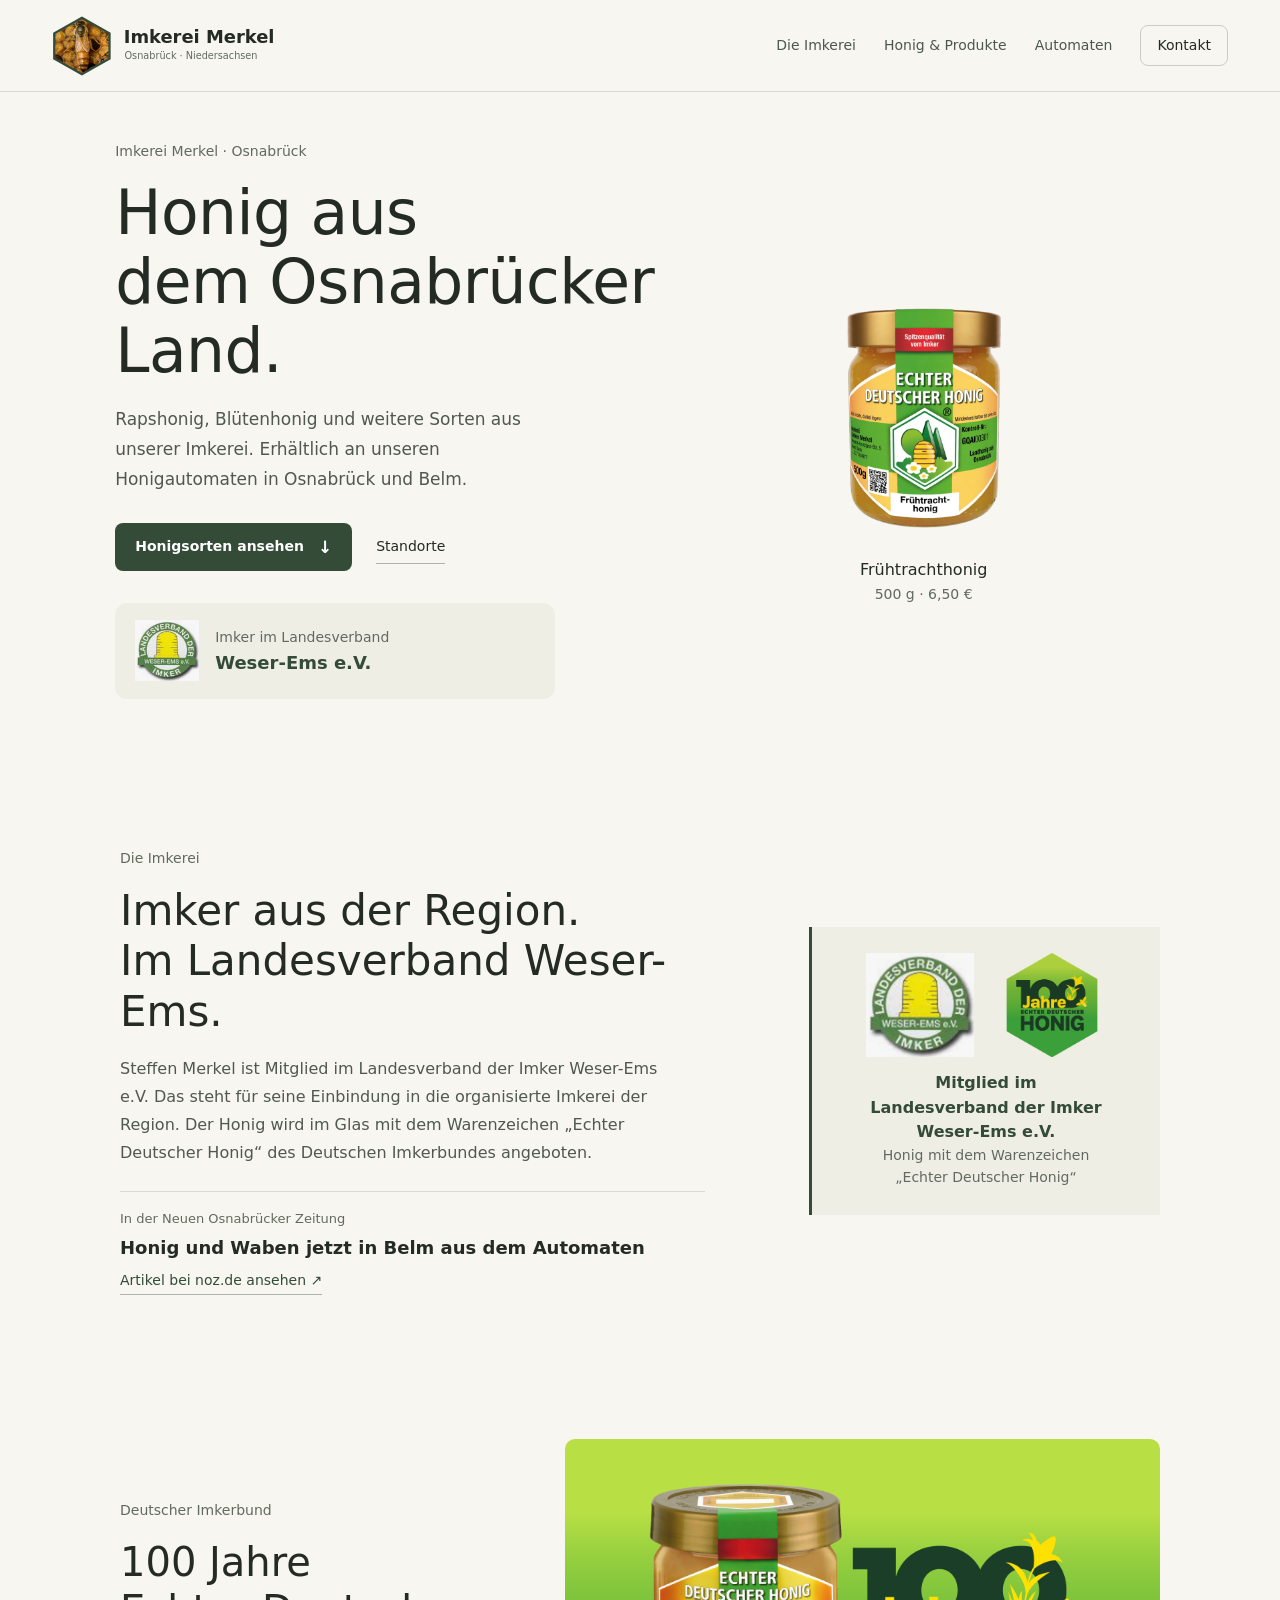
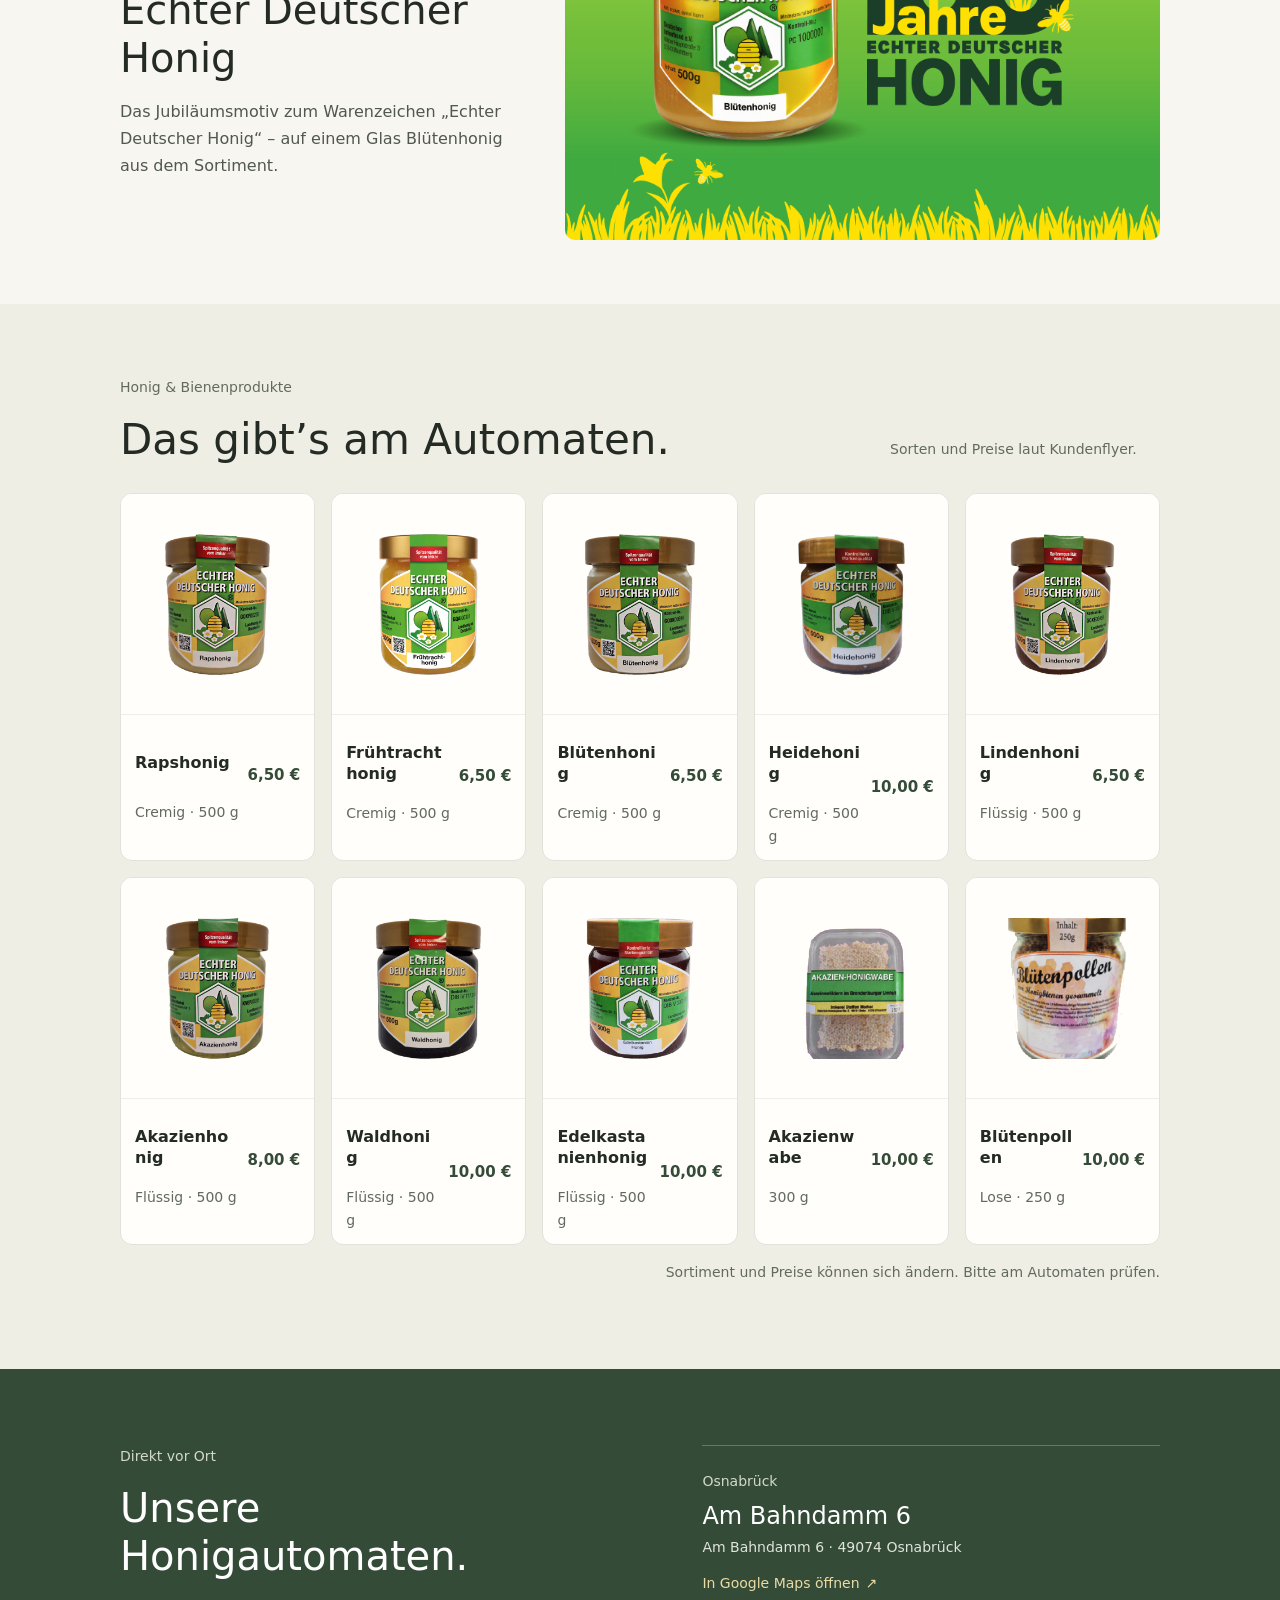
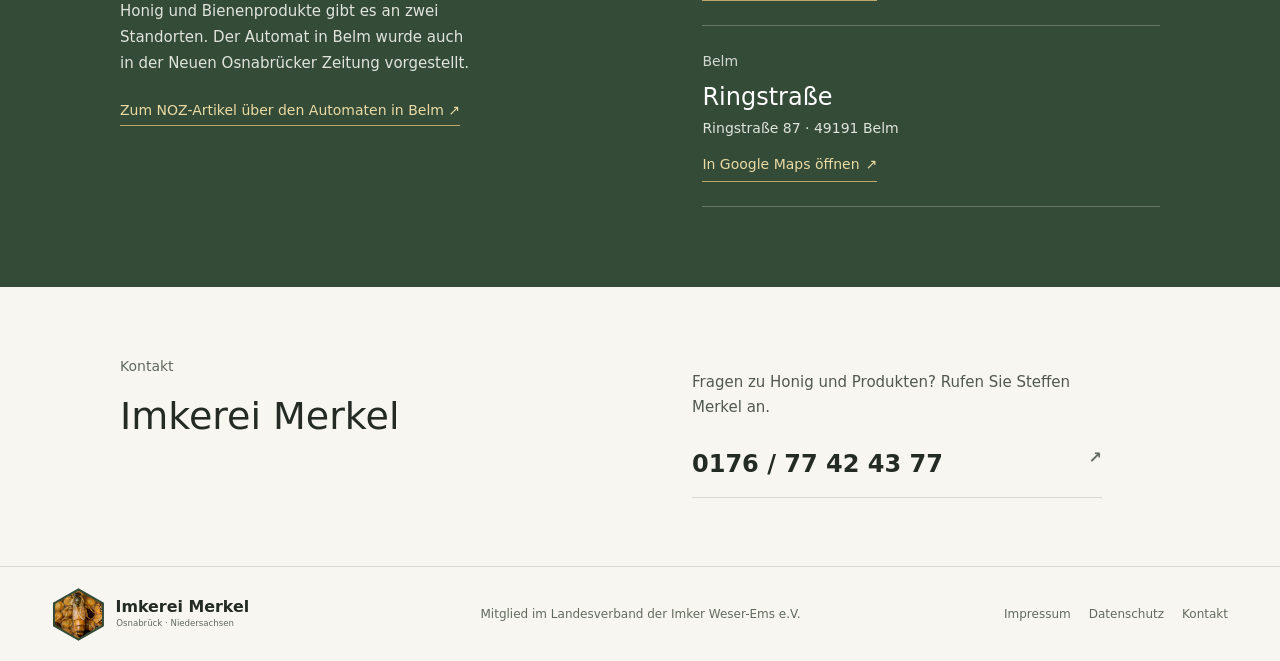
==== index.html @ 137fad35 "Website aktualisieren und Produktbilder korrigieren" ====
<!doctype html>
<html lang="de">
<head>
  <meta charset="utf-8">
  <meta name="viewport" content="width=device-width, initial-scale=1">
  <meta name="theme-color" content="#f7f6f0">
  <meta name="description" content="Honig aus der Imkerei Merkel in Osnabrück. Mitglied im Landesverband der Imker Weser-Ems e.V. Honigautomaten in Osnabrück und Belm.">
  <title>Imkerei Merkel – Honig aus Osnabrück</title>
  <link rel="stylesheet" href="styles.css">
</head>
<body>
  <header class="site-header">
    <a class="brand" href="#start" aria-label="Imkerei Merkel – Startseite"><img class="brand-logo" src="assets/imkerei-merkel-logo.svg" alt="Imkerei Merkel · Osnabrück · Niedersachsen"></a>
    <button class="menu-toggle" aria-label="Menü öffnen" aria-expanded="false">☰</button>
    <nav class="nav-links" aria-label="Hauptnavigation">
      <a href="#imkerei">Die Imkerei</a><a href="#honig">Honig &amp; Produkte</a><a href="#automaten">Automaten</a><a class="nav-cta" href="#kontakt">Kontakt</a>
    </nav>
  </header>

  <main>
    <section class="hero" id="start">
      <div class="hero-copy">
        <p class="eyebrow">Imkerei Merkel · Osnabrück</p>
        <h1>Honig aus<br>dem Osnabrücker Land.</h1>
        <p class="hero-intro">Rapshonig, Blütenhonig und weitere Sorten aus unserer Imkerei. Erhältlich an unseren Honigautomaten in Osnabrück und Belm.</p>
        <div class="hero-actions"><a class="button button-dark" href="#honig">Honigsorten ansehen <span>↓</span></a><a class="text-link" href="#automaten">Standorte</a></div>
        <div class="membership"><img src="assets/image.png" alt="Logo des Landesverbands der Imker Weser-Ems e.V."><div><span>Imker im Landesverband</span><strong>Weser-Ems e.V.</strong></div></div>
      </div>
      <div class="hero-art"><img src="assets/Fruhtracht_honig_freigestellt.png" alt="Frühtrachthonig der Imkerei Merkel"><p>Frühtrachthonig<br><span>500 g · 6,50 €</span></p></div>
    </section>

    <section class="about section-pad" id="imkerei">
      <div class="about-copy"><p class="eyebrow">Die Imkerei</p><h2>Imker aus der Region.<br>Im Landesverband Weser-Ems.</h2><p>Steffen Merkel ist Mitglied im Landesverband der Imker Weser-Ems e.V. Das steht für seine Einbindung in die organisierte Imkerei der Region. Der Honig wird im Glas mit dem Warenzeichen „Echter Deutscher Honig“ des Deutschen Imkerbundes angeboten.</p><a class="article-link" href="https://www.noz.de/lokales/belm/artikel/honig-und-waben-jetzt-in-belm-aus-dem-automaten-50925874" target="_blank" rel="noopener noreferrer"><span class="article-kicker">In der Neuen Osnabrücker Zeitung</span><strong>Honig und Waben jetzt in Belm aus dem Automaten</strong><span class="article-open">Artikel bei noz.de ansehen ↗</span></a></div>
      <div class="association"><img class="association-logo" src="assets/image.png" alt="Landesverband der Imker Weser-Ems e.V."><span class="association-line"></span><img class="dib-logo" src="assets/100-jahre-wabe.png" alt="100 Jahre Echter Deutscher Honig – Deutscher Imkerbund"><p><strong>Mitglied im Landesverband der Imker Weser-Ems e.V.</strong><br>Honig mit dem Warenzeichen „Echter Deutscher Honig“</p></div>
    </section>

    <section class="anniversary section-pad" aria-labelledby="anniversary-title">
      <div class="anniversary-copy"><p class="eyebrow">Deutscher Imkerbund</p><h2 id="anniversary-title">100 Jahre<br>Echter Deutscher Honig</h2><p>Das Jubiläumsmotiv zum Warenzeichen „Echter Deutscher Honig“ – auf einem Glas Blütenhonig aus dem Sortiment.</p></div>
      <img class="anniversary-image" src="assets/keyvisual-100-jahre.png" alt="Jubiläumsmotiv: 100 Jahre Echter Deutscher Honig, mit Glas Blütenhonig">
    </section>

    <section class="products section-pad" id="honig">
      <div class="section-heading"><div><p class="eyebrow">Honig &amp; Bienenprodukte</p><h2>Das gibt’s am Automaten.</h2></div><p>Sorten und Preise laut Kundenflyer.</p></div>
      <div class="product-grid">
        <article class="product-card"><div class="product-image"><img src="assets/products/Raps.png" alt="Rapshonig im Glas"></div><div class="product-info"><div><h3>Rapshonig</h3><p>Cremig · 500 g</p></div><strong>6,50 €</strong></div></article>
        <article class="product-card"><div class="product-image"><img src="assets/products/Fruhtracht_honig_freigestellt.png" alt="Frühtrachthonig im Glas"></div><div class="product-info"><div><h3>Frühtrachthonig</h3><p>Cremig · 500 g</p></div><strong>6,50 €</strong></div></article>
        <article class="product-card"><div class="product-image"><img src="assets/products/blutenhonig-500.png" alt="Blütenhonig im 500-g-Glas"></div><div class="product-info"><div><h3>Blütenhonig</h3><p>Cremig · 500 g</p></div><strong>6,50 €</strong></div></article>
        <article class="product-card"><div class="product-image"><img src="assets/products/Heidehonig_transparent.png" alt="Heidehonig im Glas"></div><div class="product-info"><div><h3>Heidehonig</h3><p>Cremig · 500 g</p></div><strong>10,00 €</strong></div></article>
        <article class="product-card"><div class="product-image"><img src="assets/products/Linden.png" alt="Lindenhonig im Glas"></div><div class="product-info"><div><h3>Lindenhonig</h3><p>Flüssig · 500 g</p></div><strong>6,50 €</strong></div></article>
        <article class="product-card"><div class="product-image"><img src="assets/products/akazienhonig-500.png" alt="Akazienhonig im 500-g-Glas"></div><div class="product-info"><div><h3>Akazienhonig</h3><p>Flüssig · 500 g</p></div><strong>8,00 €</strong></div></article>
        <article class="product-card"><div class="product-image"><img src="assets/products/waldhonig-500.png" alt="Waldhonig im 500-g-Glas"></div><div class="product-info"><div><h3>Waldhonig</h3><p>Flüssig · 500 g</p></div><strong>10,00 €</strong></div></article>
        <article class="product-card"><div class="product-image"><img src="assets/products/edelkastanien_honig_freigestellt.png" alt="Edelkastanienhonig im Glas"></div><div class="product-info"><div><h3>Edelkastanienhonig</h3><p>Flüssig · 500 g</p></div><strong>10,00 €</strong></div></article>
        <article class="product-card"><div class="product-image"><img src="assets/products/akazienwabe-300.png" alt="Akazienhonigwabe im Glas"></div><div class="product-info"><div><h3>Akazienwabe</h3><p>300 g</p></div><strong>10,00 €</strong></div></article>
        <article class="product-card"><div class="product-image"><img src="assets/products/blutenpollen.png" alt="Glas Blütenpollen"></div><div class="product-info"><div><h3>Blütenpollen</h3><p>Lose · 250 g</p></div><strong>10,00 €</strong></div></article>
      </div>
      <p class="price-note">Sortiment und Preise können sich ändern. Bitte am Automaten prüfen.</p>
    </section>

    <section class="vending section-pad" id="automaten">
      <div class="vending-copy"><p class="eyebrow">Direkt vor Ort</p><h2>Unsere<br>Honigautomaten.</h2><p>Honig und Bienenprodukte gibt es an zwei Standorten. Der Automat in Belm wurde auch in der Neuen Osnabrücker Zeitung vorgestellt.</p><a class="article-inline" href="https://www.noz.de/lokales/belm/artikel/honig-und-waben-jetzt-in-belm-aus-dem-automaten-50925874" target="_blank" rel="noopener noreferrer">Zum NOZ-Artikel über den Automaten in Belm ↗</a></div>
      <div class="location-list">
        <article class="location"><div><p class="eyebrow">Osnabrück</p><h3>Am Bahndamm 6</h3><p>Am Bahndamm 6 · 49074 Osnabrück</p><a class="location-map" href="https://maps.app.goo.gl/RPTXcSsrQWbT5MEC6" target="_blank" rel="noopener noreferrer">In Google Maps öffnen <span aria-hidden="true">↗</span></a></div></article>
        <article class="location"><div><p class="eyebrow">Belm</p><h3>Ringstraße</h3><p>Ringstraße 87 · 49191 Belm</p><a class="location-map" href="https://maps.app.goo.gl/iaAAtFoBUChAV3hi8" target="_blank" rel="noopener noreferrer">In Google Maps öffnen <span aria-hidden="true">↗</span></a></div></article>
      </div>
    </section>

    <section class="contact section-pad" id="kontakt"><div><p class="eyebrow">Kontakt</p><h2>Imkerei Merkel</h2></div><div><p>Fragen zu Honig und Produkten? Rufen Sie Steffen Merkel an.</p><a class="contact-phone" href="tel:+4917677424377">0176 / 77 42 43 77 <span>↗</span></a></div></section>
  </main>
  <footer><a class="brand footer-brand" href="#start" aria-label="Imkerei Merkel – Startseite"><img class="brand-logo" src="assets/imkerei-merkel-logo.svg" alt=""></a><span>Mitglied im Landesverband der Imker Weser-Ems e.V.</span><nav class="legal-links" aria-label="Rechtliche Informationen"><a href="impressum.html">Impressum</a><a href="datenschutz.html">Datenschutz</a><a href="#kontakt">Kontakt</a></nav></footer>
  <script src="script.js"></script>
</body>
</html>
---- styles.css ----
:root {
  --ink: #242a24;
  --green: #344b38;
  --green-hover: #2d4232;
  --honey: #c5a347;
  --paper: #f7f6f0;
  --surface: #fffefa;
  --surface-muted: #efeee5;
  --muted: #626a5f;
  --line: #d8dad2;
  --font: system-ui, -apple-system, "Segoe UI", Arial, sans-serif;
  --radius-control: 8px;
  --radius-card: 12px;
  --content-width: 1280px;
}

* { box-sizing: border-box; }
html { scroll-behavior: smooth; }
body {
  margin: 0;
  color: var(--ink);
  background: var(--paper);
  font: 17px/1.65 var(--font);
}
a { color: inherit; text-decoration: none; }
a:focus-visible, button:focus-visible {
  outline: 2px solid var(--green);
  outline-offset: 3px;
  border-radius: var(--radius-control);
}

.site-header {
  height: 92px;
  max-width: var(--content-width);
  margin: 0 auto;
  padding: 0 52px;
  display: flex;
  align-items: center;
  justify-content: space-between;
  border-bottom: 1px solid var(--line);
}
.brand { display: block; width: 255px; height: 60px; flex: 0 0 auto; }
.brand-logo { display: block; width: 100%; height: 100%; object-fit: contain; object-position: left center; }
.brand-mark { width: 48px; height: 48px; flex: 0 0 auto; }
.brand-mark img {
  display: block;
  width: 100%;
  height: 100%;
  object-fit: contain;
  mix-blend-mode: multiply;
}
.brand strong, .brand small { display: block; }
.brand strong { font-size: 20px; font-weight: 600; line-height: 1.2; }
.brand small { margin-top: 4px; color: var(--muted); font-size: 12px; }
.nav-links { display: flex; align-items: center; gap: 28px; font-size: 14px; }
.nav-links a:not(.nav-cta) { color: #4d574d; }
.nav-links a:not(.nav-cta):hover { color: var(--green); text-decoration: underline; text-underline-offset: 4px; }
.nav-cta {
  padding: 8px 16px;
  border: 1px solid #c9cec3;
  border-radius: var(--radius-control);
}
.nav-cta:hover { background: #eeeee7; }
.menu-toggle {
  display: none;
  padding: 6px;
  border: 0;
  background: transparent;
  color: var(--green);
  font-size: 24px;
}

.hero {
  position: relative;
  display: grid;
  grid-template-columns: 1fr .85fr;
  align-items: center;
  min-height: 550px;
  max-width: var(--content-width);
  margin: 0 auto;
  padding: 48px 9%;
}
.hero-copy { z-index: 1; padding-bottom: 20px; }
.eyebrow { margin: 0 0 16px; color: var(--muted); font-size: 14px; font-weight: 500; }
.hero h1 {
  margin: 0 0 20px;
  font-size: clamp(44px, 4.8vw, 62px);
  font-weight: 500;
  line-height: 1.12;
  letter-spacing: -.5px;
}
.hero-intro { max-width: 425px; color: #50584f; font-size: 17px; line-height: 1.75; }
.hero-actions { display: flex; align-items: center; gap: 24px; margin-top: 28px; }
.button {
  min-height: 48px;
  padding: 0 20px;
  display: inline-flex;
  align-items: center;
  gap: 14px;
  border-radius: var(--radius-control);
  font-size: 14px;
  font-weight: 600;
  transition: background-color .16s ease;
}
.button-dark { color: #fff; background: var(--green); }
.button-dark:hover { background: var(--green-hover); }
.button-dark span { font-size: 17px; }
.text-link { padding: 5px 0; border-bottom: 1px solid #aeb4a7; font-size: 14px; }
.text-link:hover { color: var(--green); border-color: var(--green); }
.membership {
  display: flex;
  align-items: center;
  gap: 16px;
  max-width: 440px;
  margin-top: 32px;
  padding: 16px 20px;
  border-radius: var(--radius-card);
  background: var(--surface-muted);
  color: var(--muted);
  line-height: 1.6;
}
.membership img { width: 64px; height: 64px; flex: 0 0 auto; object-fit: contain; }
.membership div { display: flex; flex-direction: column; gap: 2px; }
.membership div span { font-size: 14px; }
.membership strong { color: var(--green); font-size: 18px; font-weight: 650; line-height: 1.35; }
.hero-art {
  min-height: 400px;
  display: flex;
  flex-direction: column;
  align-items: center;
  justify-content: center;
}
.hero-art > img { width: 75%; max-width: 280px; height: 305px; object-fit: contain; }
.hero-art > p { margin: 0; text-align: center; font-size: 16px; line-height: 1.5; }
.hero-art > p span { color: var(--muted); font-size: 14px; }

.section-pad {
  padding-right: max(9%, calc((100% - 1040px) / 2));
  padding-left: max(9%, calc((100% - 1040px) / 2));
}
.about {
  display: grid;
  grid-template-columns: 1.25fr .75fr;
  align-items: center;
  gap: 10%;
  padding-top: 80px;
  padding-bottom: 80px;
}
.about h2, .section-heading h2, .vending h2, .contact h2 {
  margin: 0 0 18px;
  font-size: clamp(34px, 3.8vw, 42px);
  font-weight: 500;
  line-height: 1.2;
}
.about-copy > p:not(.eyebrow) { max-width: 540px; color: #50584f; font-size: 16px; line-height: 1.75; }
.article-link {
  display: block;
  margin-top: 24px;
  padding-top: 16px;
  border-top: 1px solid var(--line);
}
.article-kicker { display: block; margin-bottom: 6px; color: var(--muted); font-size: 13px; }
.article-link strong { display: block; font-size: 18px; font-weight: 600; line-height: 1.4; }
.article-open {
  display: inline-block;
  margin-top: 8px;
  padding-bottom: 2px;
  border-bottom: 1px solid #aeb4a7;
  color: var(--green);
  font-size: 14px;
}
.article-open:hover { border-color: var(--green); }
.association {
  display: grid;
  grid-template-columns: 110px 110px;
  grid-template-rows: auto auto;
  align-items: center;
  justify-content: center;
  gap: 14px 22px;
  padding: 26px 20px;
  border-left: 3px solid var(--green);
  background: var(--surface-muted);
  text-align: center;
}
.association-logo, .dib-logo { width: 100%; height: 104px; object-fit: contain; }
.dib-logo { mix-blend-mode: multiply; }
.association-line { display: none; }
.association p { grid-column: 1 / 3; margin: 0; color: var(--muted); font-size: 14px; line-height: 1.55; }
.association p strong { color: var(--green); font-size: 16px; font-weight: 650; }

.anniversary {
  display: grid;
  grid-template-columns: .8fr 1.2fr;
  align-items: center;
  gap: 48px;
  padding-top: 64px;
  padding-bottom: 64px;
  background: var(--paper);
}
.anniversary h2 { margin: 0 0 16px; font-size: clamp(32px, 3.4vw, 40px); font-weight: 500; line-height: 1.2; }
.anniversary-copy > p:last-child { max-width: 430px; margin: 0; color: #50584f; font-size: 16px; line-height: 1.7; }
.anniversary-image { display: block; width: 100%; height: auto; border-radius: 10px; }

.products { padding-top: 72px; padding-bottom: 84px; background: var(--surface-muted); }
.section-heading { display: flex; align-items: end; justify-content: space-between; gap: 24px; margin-bottom: 28px; }
.section-heading h2 { margin: 0; }
.section-heading > p { width: 270px; margin: 0 0 4px; color: var(--muted); font-size: 14px; }
.product-grid { display: grid; grid-template-columns: repeat(5, minmax(0, 1fr)); gap: 16px; }
.product-card {
  min-width: 0;
  display: flex;
  flex-direction: column;
  overflow: hidden;
  border: 1px solid #e1e2dc;
  border-radius: var(--radius-card);
  background: var(--surface);
  transition: background-color .16s ease;
}
.product-card:hover { background: #fff; }
.product-image {
  height: 220px;
  flex: 0 0 220px;
  overflow: hidden;
  display: grid;
  place-items: center;
  padding: 12px;
  background: var(--surface);
}
.product-image img { display: block; width: min(100%, 188px); height: min(100%, 188px); object-fit: contain; object-position: center; }
.product-info {
  min-height: 96px;
  display: grid;
  grid-template-columns: minmax(0, 1fr) max-content;
  grid-template-rows: auto auto;
  align-content: start;
  align-items: center;
  column-gap: 8px;
  row-gap: 2px;
  padding: 12px 14px;
  border-top: 1px solid #edeee9;
}
.product-info > div { display: contents; }
.product-info h3 {
  min-width: 0;
  min-height: 40px;
  grid-column: 1;
  grid-row: 1;
  display: flex;
  align-items: center;
  overflow-wrap: anywhere;
  hyphens: auto;
  font-size: 16px;
  font-weight: 600;
  line-height: 1.28;
}
.product-info p { grid-column: 1; grid-row: 2; align-self: start; margin: 0; color: var(--muted); font-size: 14px; }
.product-info > strong {
  grid-column: 2;
  grid-row: 1 / 3;
  align-self: center;
  white-space: nowrap;
  color: var(--green);
  font-size: 15px;
  font-variant-numeric: tabular-nums;
}
.price-note { margin: 16px 0 0; color: var(--muted); text-align: right; font-size: 14px; }

.vending {
  display: grid;
  grid-template-columns: 1fr 1fr;
  gap: 12%;
  padding-top: 76px;
  padding-bottom: 80px;
  color: #fff;
  background: var(--green);
}
.vending .eyebrow { color: #d3d8cd; }
.vending h2 { font-size: 40px; }
.vending-copy > p:not(.eyebrow) { max-width: 360px; color: #e0e4dc; font-size: 15px; line-height: 1.75; }
.article-inline { display: inline-block; margin-top: 8px; padding-bottom: 2px; border-bottom: 1px solid #bca86c; color: #eadba4; font-size: 14px; }
.article-inline:hover { color: #fff; border-color: #fff; }
.location-list { align-self: center; }
.location { padding: 24px 0; border-bottom: 1px solid #ffffff40; }
.location:first-child { border-top: 1px solid #ffffff40; }
.location .eyebrow { margin-bottom: 4px; color: #d3d8cd; }
.location h3 { margin: 0; font-size: 24px; font-weight: 500; }
.location p:not(.eyebrow) { margin: 0 0 8px; color: #e0e4dc; font-size: 14px; }
.location-map { display: inline-flex; align-items: center; gap: 6px; padding: 5px 0; border-bottom: 1px solid #bca86c; color: #eadba4; font-size: 14px; }
.location-map:hover { border-color: #fff; color: #fff; }

.contact { display: grid; grid-template-columns: 1fr 1fr; gap: 10%; padding-top: 68px; padding-bottom: 68px; }
.contact h2 { font-size: 38px; }
.contact > div:last-child { align-self: center; max-width: 410px; }
.contact > div:last-child > p { color: #50584f; font-size: 15px; }
.contact-phone { display: block; padding: 10px 0 13px; border-bottom: 1px solid var(--line); font-size: 24px; font-weight: 600; }
.contact-phone span { float: right; color: var(--muted); font-size: 16px; }
footer {
  max-width: var(--content-width);
  margin: 0 auto;
  padding: 20px 52px;
  display: flex;
  align-items: center;
  justify-content: space-between;
  border-top: 1px solid var(--line);
}
footer > span, footer > a:last-child, .legal-links { color: var(--muted); font-size: 12px; }
.legal-links { display: flex; flex-wrap: wrap; gap: 18px; }
.legal-links a:hover, .legal-content a:hover, .legal-home:hover { color: var(--green); text-decoration: underline; }
.legal-home { color: var(--muted); font-size: 14px; }
.legal-content { max-width: 820px; margin: 0 auto; padding: 64px 28px 88px; }
.legal-content h1 { margin: 0 0 30px; font-size: clamp(38px, 6vw, 56px); line-height: 1.1; letter-spacing: -.04em; }
.legal-content h2 { margin: 34px 0 10px; font-size: 22px; line-height: 1.3; }
.legal-content p { max-width: 72ch; color: #454d44; }
.legal-content a { text-decoration: underline; text-underline-offset: 3px; }
.legal-content .eyebrow { color: var(--muted); }
.footer-brand { width: 225px; height: 54px; }

@media (max-width: 900px) {
  .site-header { padding: 0 28px; }
  .hero { padding-right: 7%; padding-left: 7%; }
  .section-pad { padding-right: 7%; padding-left: 7%; }
  .product-grid { grid-template-columns: repeat(3, minmax(0, 1fr)); }
}

@media (max-width: 620px) {
  .site-header { height: 76px; padding: 0 20px; }
  .brand { width: 220px; height: 52px; }
  .menu-toggle { display: block; }
  .nav-links {
    position: absolute;
    z-index: 8;
    top: 76px;
    right: 0;
    left: 0;
    display: none;
    flex-direction: column;
    align-items: stretch;
    gap: 12px;
    padding: 16px 22px 22px;
    background: var(--paper);
    box-shadow: 0 8px 16px #20291f14;
    font-size: 16px;
  }
  .nav-links.open { display: flex; }
  .nav-cta { text-align: center; }
  .hero { display: flex; flex-direction: column; align-items: stretch; padding: 40px 22px 48px; }
  .hero h1 { font-size: 42px; }
  .hero-intro { font-size: 16px; }
  .membership { max-width: none; margin-top: 24px; padding: 14px 16px; }
  .membership img { width: 56px; height: 56px; }
  .membership strong { font-size: 16px; }
  .hero-art { min-height: 300px; margin-top: 24px; }
  .hero-art > img { height: 230px; }
  .section-pad { padding-right: 22px; padding-left: 22px; }
  .about { grid-template-columns: 1fr; gap: 24px; padding-top: 56px; padding-bottom: 56px; }
  .anniversary { grid-template-columns: 1fr; gap: 24px; padding-top: 52px; padding-bottom: 52px; }
  .anniversary h2 { font-size: 32px; }
  .about h2, .section-heading h2, .vending h2, .contact h2 { font-size: 34px; }
  .association { grid-template-columns: 80px 96px; gap: 12px 18px; }
  .association-logo, .dib-logo { height: 84px; }
  .association { padding: 20px 14px; }
  .association p strong { font-size: 15px; }
  .products { padding-top: 56px; padding-bottom: 60px; }
  .section-heading { display: block; margin-bottom: 24px; }
  .section-heading h2 { font-size: 32px; }
  .section-heading > p { width: auto; margin-top: 8px; }
  .product-grid { grid-template-columns: repeat(2, minmax(0, 1fr)); gap: 12px; }
  .product-image { height: 184px; flex-basis: 184px; padding: 8px; }
  .product-image img { width: min(100%, 160px); height: min(100%, 160px); }
  .product-info { min-height: 92px; padding: 10px; column-gap: 5px; }
  .product-info h3 { min-height: 36px; font-size: 14px; }
  .product-info p { font-size: 12px; }
  .product-info > strong { font-size: 13px; }
  .price-note { text-align: left; font-size: 13px; }
  .vending { grid-template-columns: 1fr; gap: 28px; padding-top: 56px; padding-bottom: 60px; }
  .vending h2 { font-size: 36px; }
  .location { padding: 20px 0; }
  .location h3 { font-size: 22px; }
  .location p:not(.eyebrow) { font-size: 13px; }
  .contact { grid-template-columns: 1fr; gap: 8px; padding-top: 52px; padding-bottom: 52px; }
  .contact h2 { font-size: 36px; }
  .contact-phone { font-size: 21px; }
  footer { padding: 16px 20px; }
  footer > span { display: none; }
  .legal-content { padding: 42px 22px 60px; }
  .legal-links { gap: 12px; }
}

@media (prefers-reduced-motion: reduce) {
  html { scroll-behavior: auto; }
  *, *::before, *::after { transition-duration: 0.01ms !important; }
}
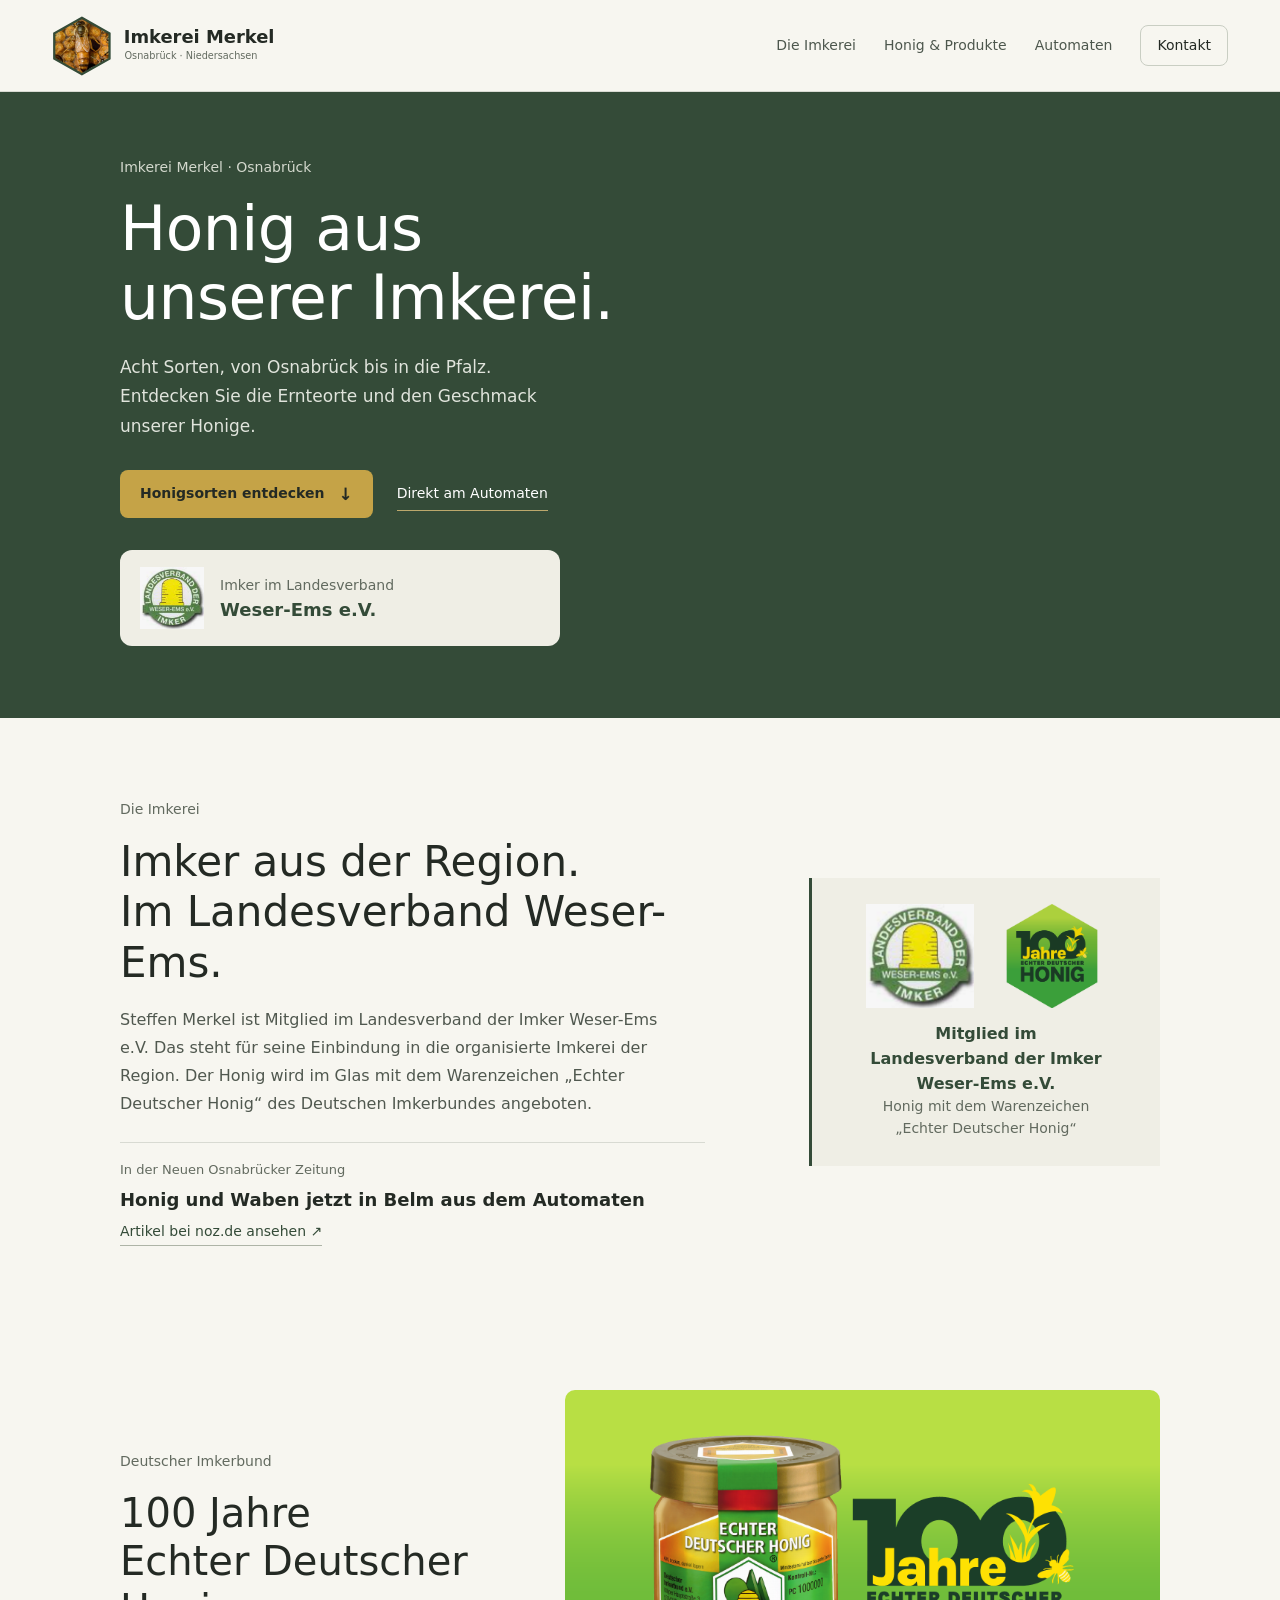
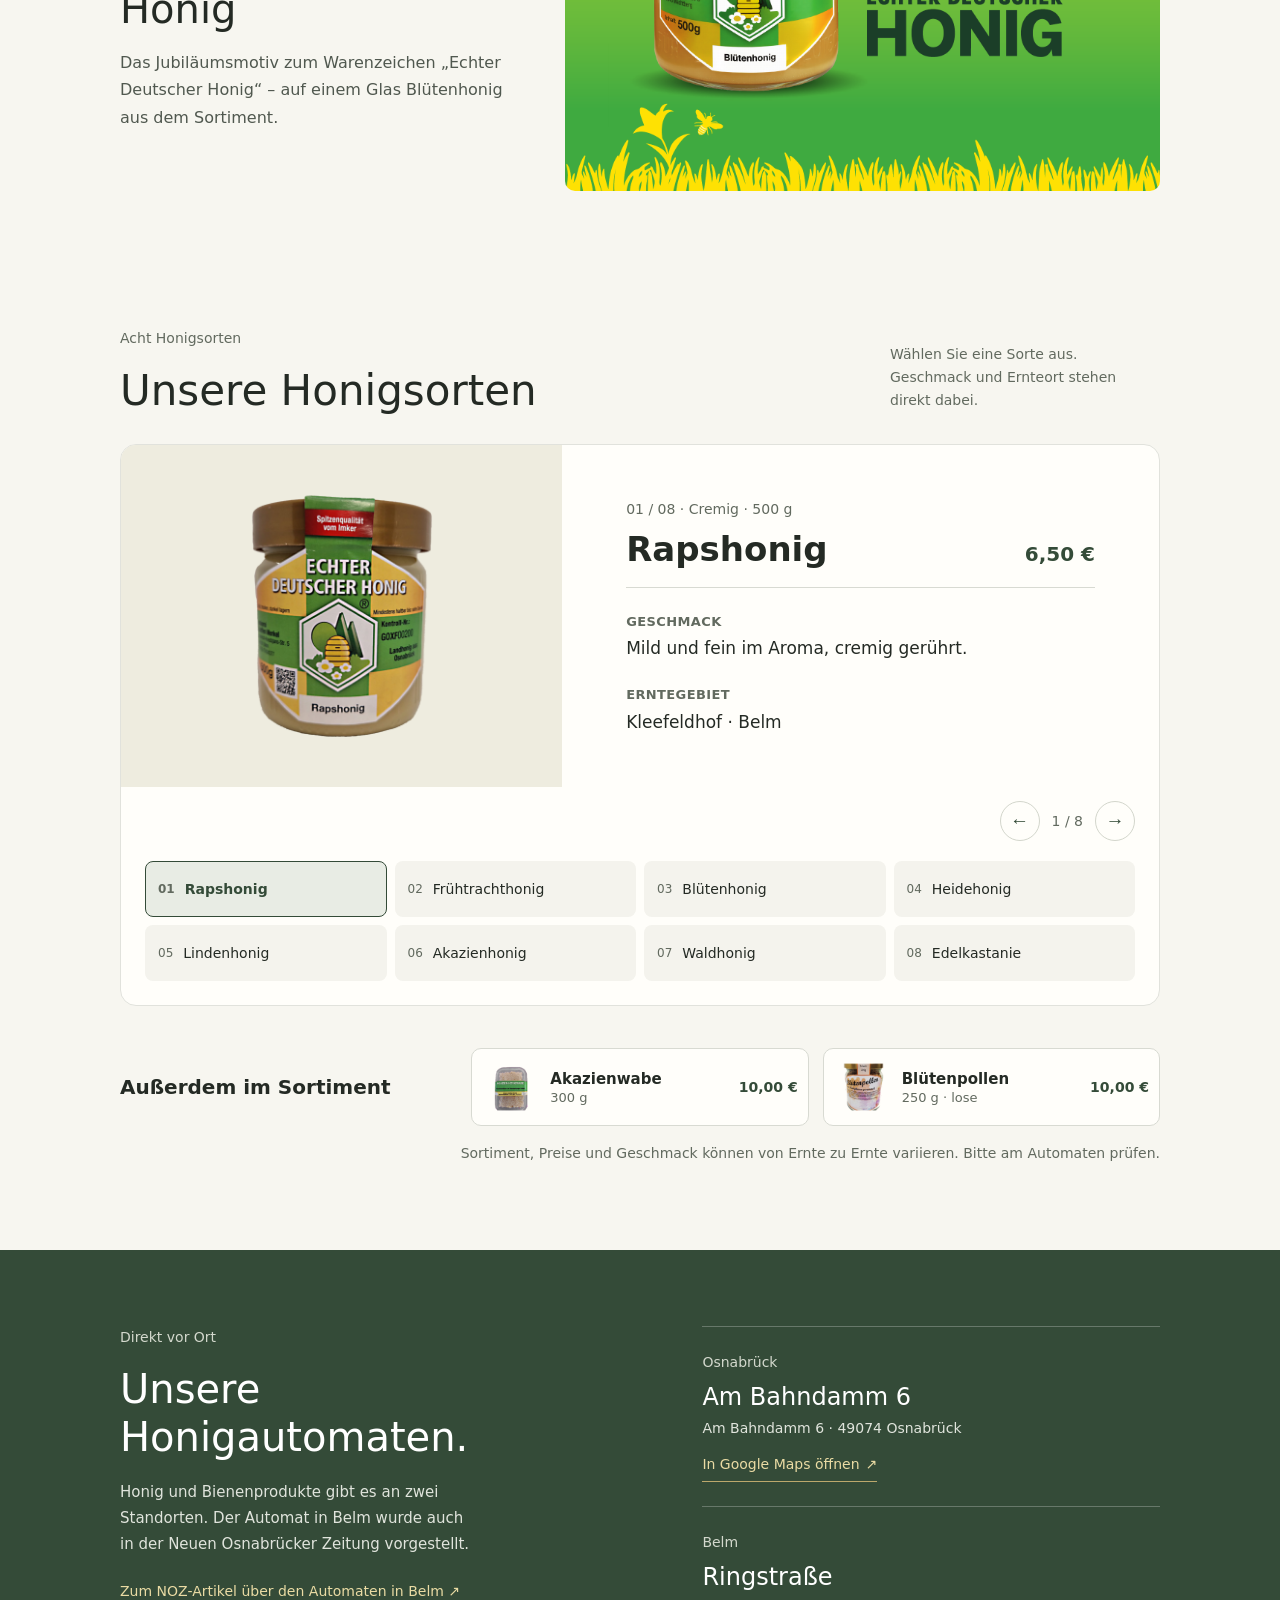
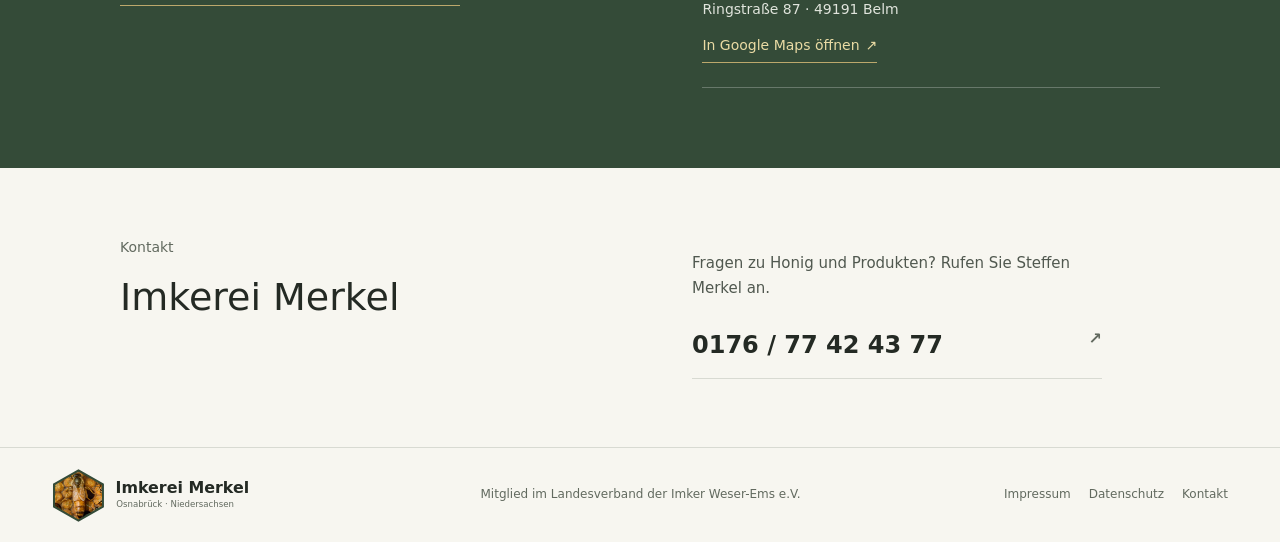
==== commit 7ec79af2: "Honigsorten mit Herkunft und Slider zeigen" ====
--- a/index.html
+++ b/index.html
@@ -21,12 +21,11 @@
     <section class="hero" id="start">
       <div class="hero-copy">
         <p class="eyebrow">Imkerei Merkel · Osnabrück</p>
-        <h1>Honig aus<br>dem Osnabrücker Land.</h1>
-        <p class="hero-intro">Rapshonig, Blütenhonig und weitere Sorten aus unserer Imkerei. Erhältlich an unseren Honigautomaten in Osnabrück und Belm.</p>
-        <div class="hero-actions"><a class="button button-dark" href="#honig">Honigsorten ansehen <span>↓</span></a><a class="text-link" href="#automaten">Standorte</a></div>
+        <h1>Honig aus<br>unserer Imkerei.</h1>
+        <p class="hero-intro">Acht Sorten, von Osnabrück bis in die Pfalz. Entdecken Sie die Ernteorte und den Geschmack unserer Honige.</p>
+        <div class="hero-actions"><a class="button button-dark" href="#honig">Honigsorten entdecken <span>↓</span></a><a class="text-link" href="#automaten">Direkt am Automaten</a></div>
         <div class="membership"><img src="assets/image.png" alt="Logo des Landesverbands der Imker Weser-Ems e.V."><div><span>Imker im Landesverband</span><strong>Weser-Ems e.V.</strong></div></div>
       </div>
-      <div class="hero-art"><img src="assets/Fruhtracht_honig_freigestellt.png" alt="Frühtrachthonig der Imkerei Merkel"><p>Frühtrachthonig<br><span>500 g · 6,50 €</span></p></div>
     </section>
 
     <section class="about section-pad" id="imkerei">
@@ -39,21 +38,55 @@
       <img class="anniversary-image" src="assets/keyvisual-100-jahre.png" alt="Jubiläumsmotiv: 100 Jahre Echter Deutscher Honig, mit Glas Blütenhonig">
     </section>
 
-    <section class="products section-pad" id="honig">
-      <div class="section-heading"><div><p class="eyebrow">Honig &amp; Bienenprodukte</p><h2>Das gibt’s am Automaten.</h2></div><p>Sorten und Preise laut Kundenflyer.</p></div>
-      <div class="product-grid">
-        <article class="product-card"><div class="product-image"><img src="assets/products/Raps.png" alt="Rapshonig im Glas"></div><div class="product-info"><div><h3>Rapshonig</h3><p>Cremig · 500 g</p></div><strong>6,50 €</strong></div></article>
-        <article class="product-card"><div class="product-image"><img src="assets/products/Fruhtracht_honig_freigestellt.png" alt="Frühtrachthonig im Glas"></div><div class="product-info"><div><h3>Frühtrachthonig</h3><p>Cremig · 500 g</p></div><strong>6,50 €</strong></div></article>
-        <article class="product-card"><div class="product-image"><img src="assets/products/blutenhonig-500.png" alt="Blütenhonig im 500-g-Glas"></div><div class="product-info"><div><h3>Blütenhonig</h3><p>Cremig · 500 g</p></div><strong>6,50 €</strong></div></article>
-        <article class="product-card"><div class="product-image"><img src="assets/products/Heidehonig_transparent.png" alt="Heidehonig im Glas"></div><div class="product-info"><div><h3>Heidehonig</h3><p>Cremig · 500 g</p></div><strong>10,00 €</strong></div></article>
-        <article class="product-card"><div class="product-image"><img src="assets/products/Linden.png" alt="Lindenhonig im Glas"></div><div class="product-info"><div><h3>Lindenhonig</h3><p>Flüssig · 500 g</p></div><strong>6,50 €</strong></div></article>
-        <article class="product-card"><div class="product-image"><img src="assets/products/akazienhonig-500.png" alt="Akazienhonig im 500-g-Glas"></div><div class="product-info"><div><h3>Akazienhonig</h3><p>Flüssig · 500 g</p></div><strong>8,00 €</strong></div></article>
-        <article class="product-card"><div class="product-image"><img src="assets/products/waldhonig-500.png" alt="Waldhonig im 500-g-Glas"></div><div class="product-info"><div><h3>Waldhonig</h3><p>Flüssig · 500 g</p></div><strong>10,00 €</strong></div></article>
-        <article class="product-card"><div class="product-image"><img src="assets/products/edelkastanien_honig_freigestellt.png" alt="Edelkastanienhonig im Glas"></div><div class="product-info"><div><h3>Edelkastanienhonig</h3><p>Flüssig · 500 g</p></div><strong>10,00 €</strong></div></article>
-        <article class="product-card"><div class="product-image"><img src="assets/products/akazienwabe-300.png" alt="Akazienhonigwabe im Glas"></div><div class="product-info"><div><h3>Akazienwabe</h3><p>300 g</p></div><strong>10,00 €</strong></div></article>
-        <article class="product-card"><div class="product-image"><img src="assets/products/blutenpollen.png" alt="Glas Blütenpollen"></div><div class="product-info"><div><h3>Blütenpollen</h3><p>Lose · 250 g</p></div><strong>10,00 €</strong></div></article>
+    <section class="products section-pad" id="honig" aria-labelledby="products-title">
+      <div class="section-heading"><div><p class="eyebrow">Acht Honigsorten</p><h2 id="products-title">Unsere Honigsorten</h2></div><p>Wählen Sie eine Sorte aus. Geschmack und Ernteort stehen direkt dabei.</p></div>
+      <div class="honey-carousel" role="region" aria-roledescription="Karussell" aria-label="Honigsorten">
+        <div class="honey-slide" data-honey-slide="raps">
+          <div class="honey-slide-image"><img src="assets/products/Raps.png" alt="500-g-Glas Rapshonig"></div>
+          <div class="honey-slide-copy"><p class="eyebrow">01 / 08 · Cremig · 500 g</p><div class="honey-title-row"><h3>Rapshonig</h3><strong>6,50 €</strong></div><div class="honey-detail"><span>Geschmack</span><p>Mild und fein im Aroma, cremig gerührt.</p></div><div class="honey-detail"><span>Erntegebiet</span><p>Kleefeldhof · Belm</p></div></div>
+        </div>
+        <div class="honey-slide" data-honey-slide="fruehtracht" hidden>
+          <div class="honey-slide-image"><img src="assets/products/Fruhtracht_honig_freigestellt.png" alt="500-g-Glas Frühtrachthonig"></div>
+          <div class="honey-slide-copy"><p class="eyebrow">02 / 08 · Cremig · 500 g</p><div class="honey-title-row"><h3>Frühtrachthonig</h3><strong>6,50 €</strong></div><div class="honey-detail"><span>Geschmack</span><p>Mild und zart-blumig, feincremig gerührt.</p></div><div class="honey-detail"><span>Erntegebiet</span><p>Kleingärten am Bahndamm · Osnabrück</p></div></div>
+        </div>
+        <div class="honey-slide" data-honey-slide="bluete" hidden>
+          <div class="honey-slide-image"><img src="assets/products/blutenhonig-500.png" alt="500-g-Glas Blütenhonig"></div>
+          <div class="honey-slide-copy"><p class="eyebrow">03 / 08 · Cremig · 500 g</p><div class="honey-title-row"><h3>Blütenhonig</h3><strong>6,50 €</strong></div><div class="honey-detail"><span>Geschmack</span><p>Blumig und aromatisch – geprägt von der Vielfalt der Blüten.</p></div><div class="honey-detail"><span>Erntegebiet</span><p>Kleingärten am Bahndamm · Osnabrück</p></div></div>
+        </div>
+        <div class="honey-slide" data-honey-slide="heide" hidden>
+          <div class="honey-slide-image"><img src="assets/products/Heidehonig_transparent.png" alt="500-g-Glas Heidehonig"></div>
+          <div class="honey-slide-copy"><p class="eyebrow">04 / 08 · Cremig · 500 g</p><div class="honey-title-row"><h3>Heidehonig</h3><strong>10,00 €</strong></div><div class="honey-detail"><span>Geschmack</span><p>Kräftig, malzig und charakteristisch aromatisch.</p></div><div class="honey-detail"><span>Erntegebiet</span><p>Lüneburger Heide · Niedersachsen</p></div></div>
+        </div>
+        <div class="honey-slide" data-honey-slide="linde" hidden>
+          <div class="honey-slide-image"><img src="assets/products/Linden.png" alt="500-g-Glas Lindenhonig"></div>
+          <div class="honey-slide-copy"><p class="eyebrow">05 / 08 · Flüssig · 500 g</p><div class="honey-title-row"><h3>Lindenhonig</h3><strong>6,50 €</strong></div><div class="honey-detail"><span>Geschmack</span><p>Aromatisch und markant, mit einer feinen Linden-Note.</p></div><div class="honey-detail"><span>Erntegebiet</span><p>Wasserschloss Schelenburg · Schledehausen</p></div></div>
+        </div>
+        <div class="honey-slide" data-honey-slide="akazie" hidden>
+          <div class="honey-slide-image"><img src="assets/products/akazienhonig-500.png" alt="500-g-Glas Akazienhonig"></div>
+          <div class="honey-slide-copy"><p class="eyebrow">06 / 08 · Flüssig · 500 g</p><div class="honey-title-row"><h3>Akazienhonig</h3><strong>8,00 €</strong></div><div class="honey-detail"><span>Geschmack</span><p>Mild, fein süß und angenehm zurückhaltend.</p></div><div class="honey-detail"><span>Erntegebiet</span><p>Sachsen · bei Leipzig</p></div></div>
+        </div>
+        <div class="honey-slide" data-honey-slide="wald" hidden>
+          <div class="honey-slide-image"><img src="assets/products/waldhonig-500.png" alt="500-g-Glas Waldhonig"></div>
+          <div class="honey-slide-copy"><p class="eyebrow">07 / 08 · Flüssig · 500 g</p><div class="honey-title-row"><h3>Waldhonig</h3><strong>10,00 €</strong></div><div class="honey-detail"><span>Geschmack</span><p>Dunkel und kräftig, würzig bis malzig.</p></div><div class="honey-detail"><span>Erntegebiet</span><p>Schwarzwald · Oberndorf am Neckar · Baden-Württemberg</p></div></div>
+        </div>
+        <div class="honey-slide" data-honey-slide="kastanie" hidden>
+          <div class="honey-slide-image"><img src="assets/products/edelkastanien_honig_freigestellt.png" alt="500-g-Glas Edelkastanienhonig"></div>
+          <div class="honey-slide-copy"><p class="eyebrow">08 / 08 · Flüssig · 500 g</p><div class="honey-title-row"><h3>Edelkastanienhonig</h3><strong>10,00 €</strong></div><div class="honey-detail"><span>Geschmack</span><p>Kräftig und würzig, mit einer herben, leicht bitteren Note.</p></div><div class="honey-detail"><span>Erntegebiet</span><p>Burg Landeck · Klingenmünster · Rheinland-Pfalz</p></div></div>
+        </div>
+        <div class="honey-controls"><button type="button" data-honey-prev aria-label="Vorherige Honigsorte">←</button><span data-honey-count aria-live="polite">1 / 8</span><button type="button" data-honey-next aria-label="Nächste Honigsorte">→</button></div>
+        <nav class="honey-overview" aria-label="Honigsorte auswählen">
+          <button type="button" data-honey-choice="raps" aria-pressed="true"><span>01</span>Rapshonig</button>
+          <button type="button" data-honey-choice="fruehtracht" aria-pressed="false"><span>02</span>Frühtrachthonig</button>
+          <button type="button" data-honey-choice="bluete" aria-pressed="false"><span>03</span>Blütenhonig</button>
+          <button type="button" data-honey-choice="heide" aria-pressed="false"><span>04</span>Heidehonig</button>
+          <button type="button" data-honey-choice="linde" aria-pressed="false"><span>05</span>Lindenhonig</button>
+          <button type="button" data-honey-choice="akazie" aria-pressed="false"><span>06</span>Akazienhonig</button>
+          <button type="button" data-honey-choice="wald" aria-pressed="false"><span>07</span>Waldhonig</button>
+          <button type="button" data-honey-choice="kastanie" aria-pressed="false"><span>08</span>Edelkastanie</button>
+        </nav>
       </div>
-      <p class="price-note">Sortiment und Preise können sich ändern. Bitte am Automaten prüfen.</p>
+      <div class="additional-products"><h3>Außerdem im Sortiment</h3><article class="additional-product"><img src="assets/products/akazienwabe-300.png" alt="Akazienhonigwabe"><div><strong>Akazienwabe</strong><span>300 g</span></div><b>10,00 €</b></article><article class="additional-product"><img src="assets/products/blutenpollen.png" alt="Blütenpollen im Glas"><div><strong>Blütenpollen</strong><span>250 g · lose</span></div><b>10,00 €</b></article></div>
+      <p class="price-note">Sortiment, Preise und Geschmack können von Ernte zu Ernte variieren. Bitte am Automaten prüfen.</p>
     </section>
 
     <section class="vending section-pad" id="automaten">
--- a/styles.css
+++ b/styles.css
@@ -73,14 +73,22 @@
 .hero {
   position: relative;
   display: grid;
-  grid-template-columns: 1fr .85fr;
-  align-items: center;
-  min-height: 550px;
-  max-width: var(--content-width);
+  grid-template-columns: 1fr;
+  align-items: center;
+  min-height: 400px;
+  max-width: none;
   margin: 0 auto;
-  padding: 48px 9%;
-}
-.hero-copy { z-index: 1; padding-bottom: 20px; }
+  padding: 64px max(9%, calc((100% - 1040px) / 2));
+  color: #fff;
+  background: var(--green);
+}
+.hero-copy { z-index: 1; width: 100%; max-width: 1040px; margin: 0 auto; padding-bottom: 8px; }
+.hero .eyebrow { color: #d3d8cd; }
+.hero .hero-intro { color: #e0e4dc; }
+.hero .button-dark { color: var(--ink); background: var(--honey); }
+.hero .button-dark:hover { background: #d2b45c; }
+.hero .text-link { border-color: #bca86c; }
+.hero .text-link:hover { color: #fff; border-color: #fff; }
 .eyebrow { margin: 0 0 16px; color: var(--muted); font-size: 14px; font-weight: 500; }
 .hero h1 {
   margin: 0 0 20px;
@@ -123,16 +131,6 @@
 .membership div { display: flex; flex-direction: column; gap: 2px; }
 .membership div span { font-size: 14px; }
 .membership strong { color: var(--green); font-size: 18px; font-weight: 650; line-height: 1.35; }
-.hero-art {
-  min-height: 400px;
-  display: flex;
-  flex-direction: column;
-  align-items: center;
-  justify-content: center;
-}
-.hero-art > img { width: 75%; max-width: 280px; height: 305px; object-fit: contain; }
-.hero-art > p { margin: 0; text-align: center; font-size: 16px; line-height: 1.5; }
-.hero-art > p span { color: var(--muted); font-size: 14px; }
 
 .section-pad {
   padding-right: max(9%, calc((100% - 1040px) / 2));
@@ -201,10 +199,39 @@
 .anniversary-copy > p:last-child { max-width: 430px; margin: 0; color: #50584f; font-size: 16px; line-height: 1.7; }
 .anniversary-image { display: block; width: 100%; height: auto; border-radius: 10px; }
 
-.products { padding-top: 72px; padding-bottom: 84px; background: var(--surface-muted); }
+.products { padding-top: 72px; padding-bottom: 84px; background: var(--paper); }
 .section-heading { display: flex; align-items: end; justify-content: space-between; gap: 24px; margin-bottom: 28px; }
 .section-heading h2 { margin: 0; }
 .section-heading > p { width: 270px; margin: 0 0 4px; color: var(--muted); font-size: 14px; }
+.honey-carousel { overflow: hidden; border: 1px solid #e1e2dc; border-radius: 16px; background: var(--surface); }
+.honey-slide { min-height: 340px; display: grid; grid-template-columns: .85fr 1.15fr; }
+.honey-slide[hidden] { display: none; }
+.honey-slide-image { min-height: 340px; display: grid; place-items: center; padding: 26px; background: #eeecdf; }
+.honey-slide-image img { display: block; width: min(100%, 300px); height: 290px; object-fit: contain; }
+.honey-slide-copy { align-self: center; padding: 36px clamp(28px, 5vw, 64px); }
+.honey-slide-copy > .eyebrow { margin-bottom: 8px; }
+.honey-title-row { display: flex; align-items: baseline; justify-content: space-between; gap: 18px; padding-bottom: 16px; border-bottom: 1px solid var(--line); }
+.honey-title-row h3 { margin: 0; font-size: clamp(25px, 3vw, 34px); font-weight: 600; line-height: 1.2; }
+.honey-title-row strong { flex: 0 0 auto; color: var(--green); font-size: 20px; }
+.honey-detail { margin-top: 18px; }
+.honey-detail > span { color: var(--muted); font-size: 13px; font-weight: 600; letter-spacing: .03em; text-transform: uppercase; }
+.honey-detail p { margin: 2px 0 0; font-size: 17px; line-height: 1.5; }
+.honey-controls { display: flex; align-items: center; justify-content: flex-end; gap: 12px; padding: 14px 24px 4px; color: var(--muted); font-size: 14px; font-variant-numeric: tabular-nums; }
+.honey-controls button { width: 40px; height: 40px; display: grid; place-items: center; border: 1px solid #d3d6cc; border-radius: 50%; background: var(--surface); color: var(--green); font-size: 19px; cursor: pointer; }
+.honey-controls button:hover { background: #eeecdf; }
+.honey-overview { display: grid; grid-template-columns: repeat(4, minmax(0, 1fr)); gap: 8px; padding: 16px 24px 24px; }
+.honey-overview button { min-height: 56px; display: flex; align-items: center; gap: 10px; padding: 10px 12px; border: 1px solid transparent; border-radius: 8px; background: #f4f3ed; color: var(--ink); text-align: left; font: inherit; font-size: 14px; cursor: pointer; }
+.honey-overview button:hover { border-color: #bfc8b9; }
+.honey-overview button[aria-pressed="true"] { border-color: var(--green); background: #e8ece4; color: var(--green); font-weight: 650; }
+.honey-overview button span { color: var(--muted); font-size: 12px; font-variant-numeric: tabular-nums; }
+.additional-products { display: grid; grid-template-columns: 1fr 1fr 1fr; align-items: center; gap: 14px; margin-top: 42px; }
+.additional-products h3 { margin: 0; font-size: 20px; font-weight: 550; }
+.additional-product { min-width: 0; display: flex; align-items: center; gap: 12px; padding: 10px; border: 1px solid var(--line); border-radius: 10px; background: var(--surface); }
+.additional-product img { width: 56px; height: 56px; flex: 0 0 auto; object-fit: contain; }
+.additional-product div { min-width: 0; display: flex; flex-direction: column; line-height: 1.35; }
+.additional-product strong { font-size: 15px; }
+.additional-product span { color: var(--muted); font-size: 13px; }
+.additional-product b { margin-left: auto; color: var(--green); font-size: 14px; white-space: nowrap; }
 .product-grid { display: grid; grid-template-columns: repeat(5, minmax(0, 1fr)); gap: 16px; }
 .product-card {
   min-width: 0;
@@ -343,14 +370,12 @@
   }
   .nav-links.open { display: flex; }
   .nav-cta { text-align: center; }
-  .hero { display: flex; flex-direction: column; align-items: stretch; padding: 40px 22px 48px; }
+  .hero { display: block; min-height: 0; padding: 48px 22px; }
   .hero h1 { font-size: 42px; }
   .hero-intro { font-size: 16px; }
   .membership { max-width: none; margin-top: 24px; padding: 14px 16px; }
   .membership img { width: 56px; height: 56px; }
   .membership strong { font-size: 16px; }
-  .hero-art { min-height: 300px; margin-top: 24px; }
-  .hero-art > img { height: 230px; }
   .section-pad { padding-right: 22px; padding-left: 22px; }
   .about { grid-template-columns: 1fr; gap: 24px; padding-top: 56px; padding-bottom: 56px; }
   .anniversary { grid-template-columns: 1fr; gap: 24px; padding-top: 52px; padding-bottom: 52px; }
@@ -364,6 +389,19 @@
   .section-heading { display: block; margin-bottom: 24px; }
   .section-heading h2 { font-size: 32px; }
   .section-heading > p { width: auto; margin-top: 8px; }
+  .honey-slide { grid-template-columns: 1fr; }
+  .honey-slide-image { min-height: 230px; padding: 18px; }
+  .honey-slide-image img { height: 210px; }
+  .honey-slide-copy { padding: 24px 20px 28px; }
+  .honey-title-row h3 { font-size: 25px; }
+  .honey-title-row strong { font-size: 18px; }
+  .honey-detail { margin-top: 14px; }
+  .honey-detail p { font-size: 16px; }
+  .honey-controls { padding: 12px 16px 0; }
+  .honey-overview { grid-template-columns: repeat(2, minmax(0, 1fr)); gap: 7px; padding: 12px 14px 16px; }
+  .honey-overview button { min-height: 50px; gap: 7px; padding: 8px; font-size: 13px; }
+  .additional-products { grid-template-columns: 1fr; gap: 10px; margin-top: 28px; }
+  .additional-products h3 { margin-bottom: 2px; }
   .product-grid { grid-template-columns: repeat(2, minmax(0, 1fr)); gap: 12px; }
   .product-image { height: 184px; flex-basis: 184px; padding: 8px; }
   .product-image img { width: min(100%, 160px); height: min(100%, 160px); }
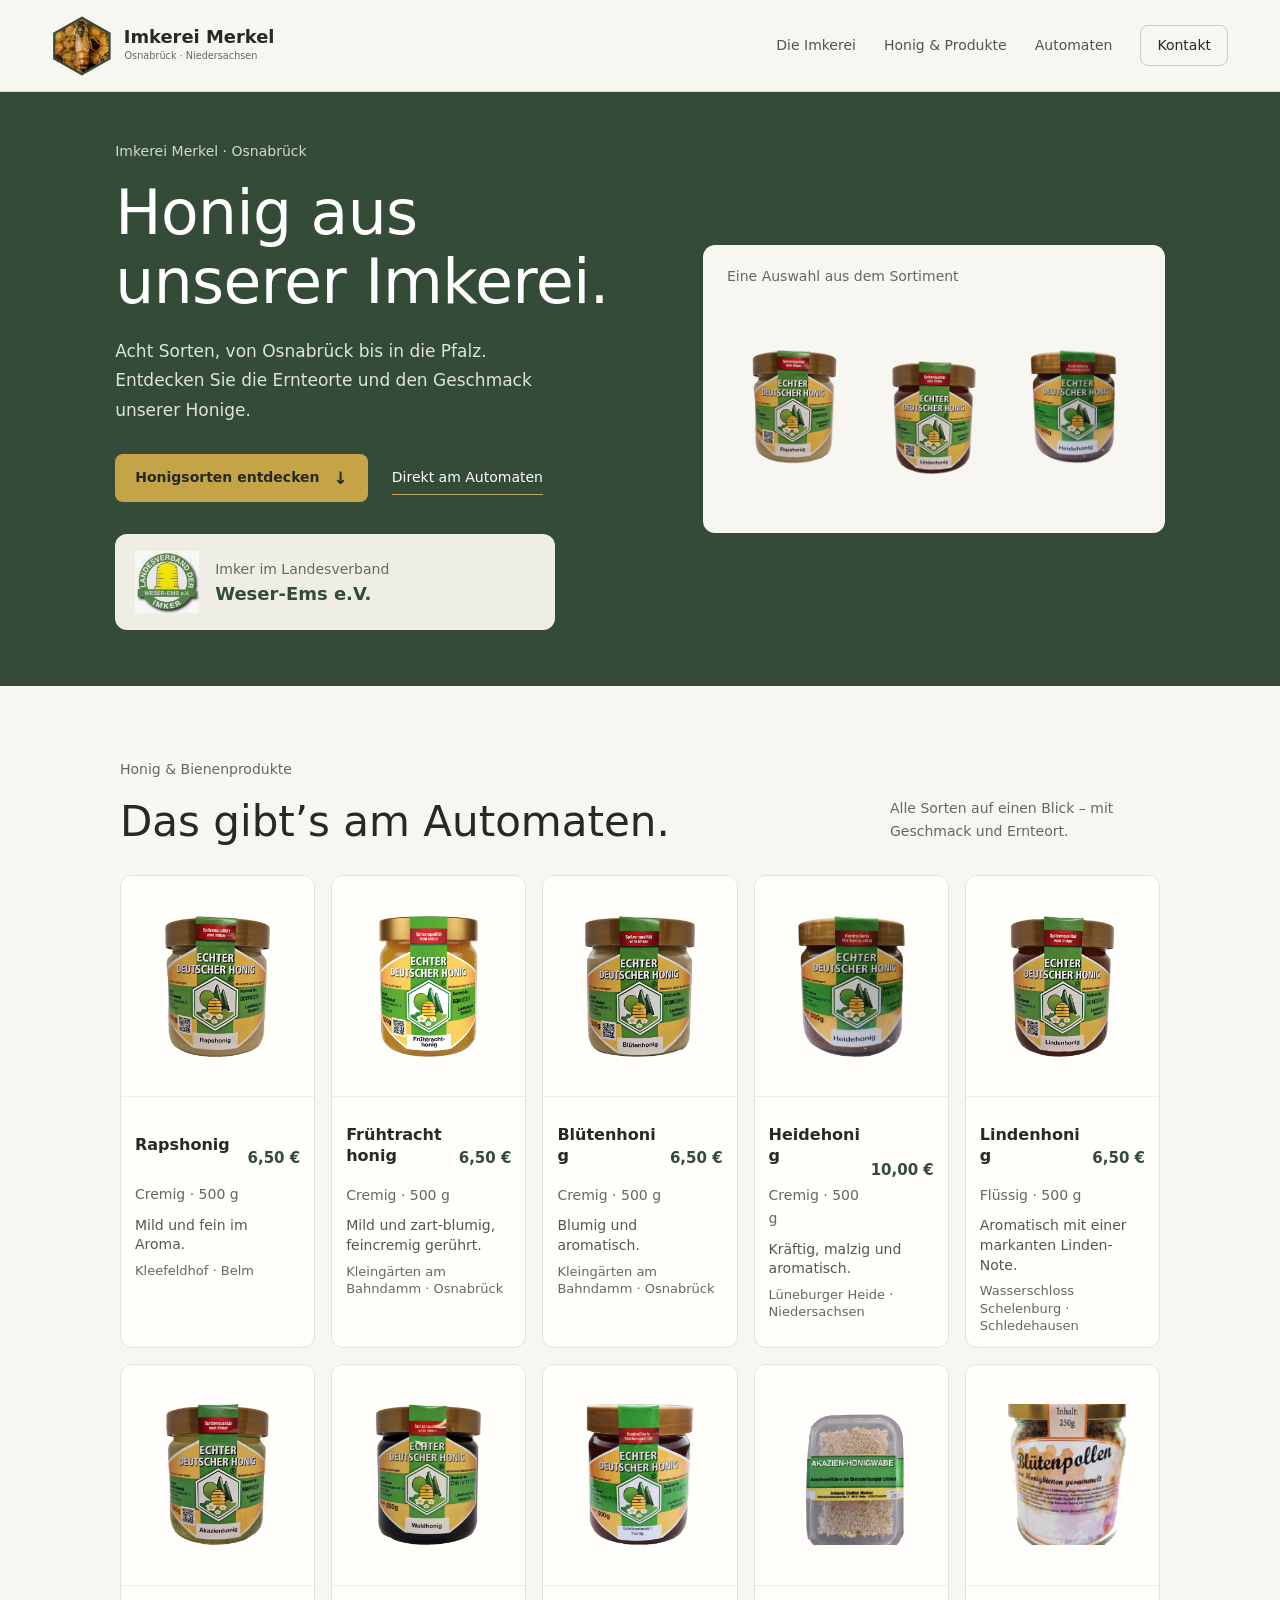
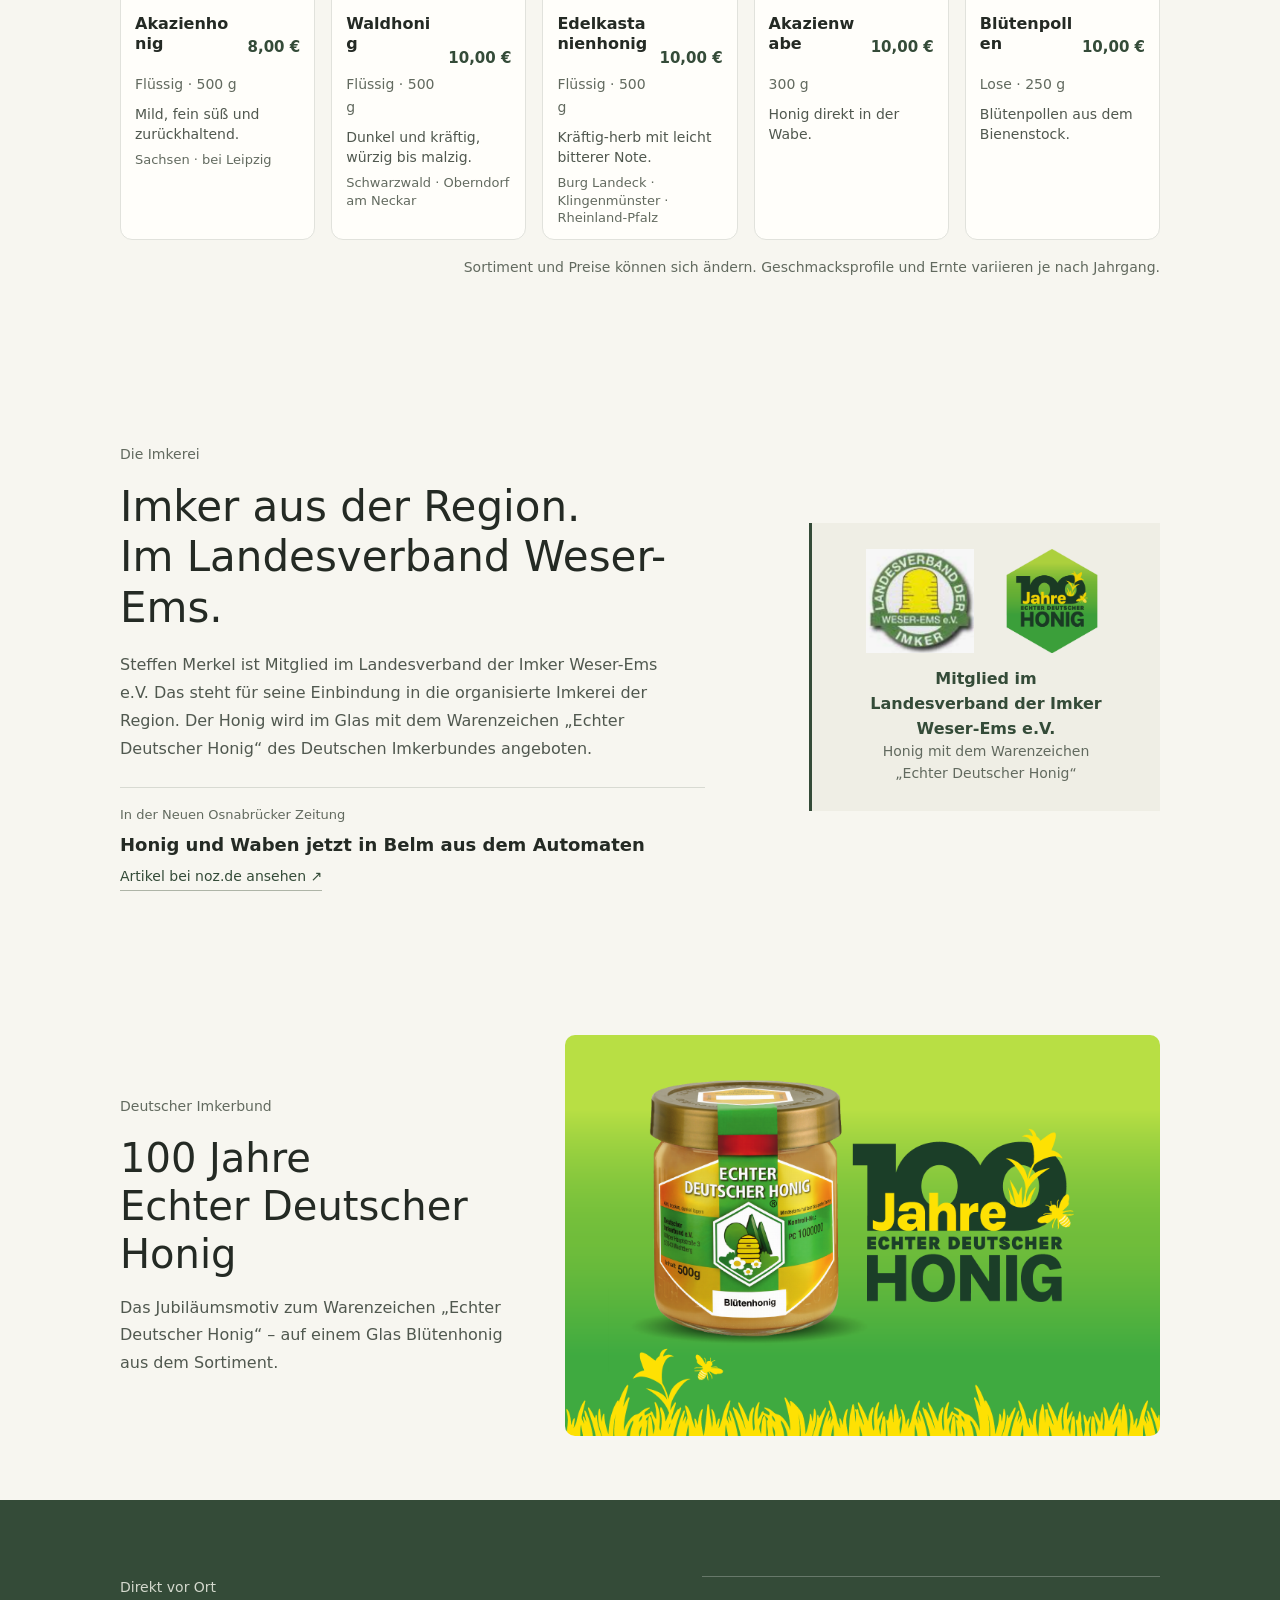
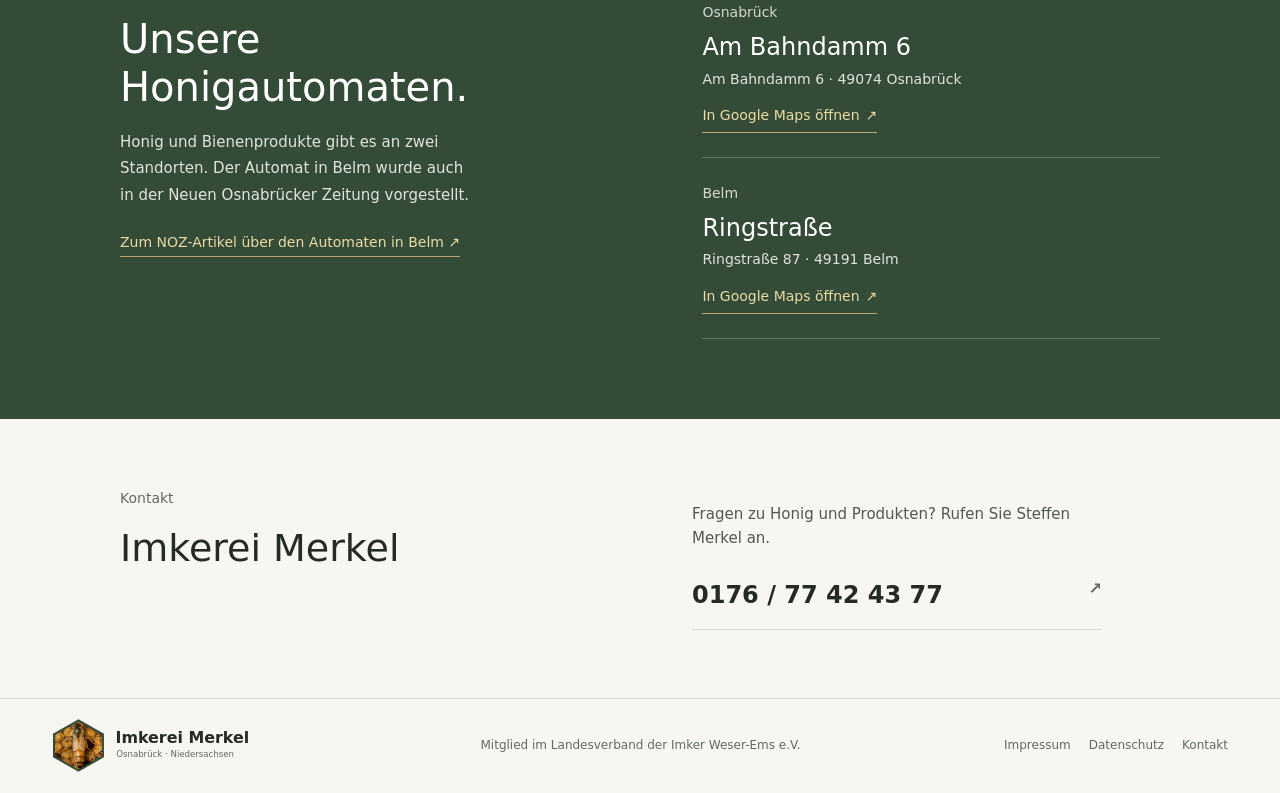
==== commit 64a4f4a6: "Honigsorten wieder als Produktübersicht zeigen" ====
--- a/index.html
+++ b/index.html
@@ -26,6 +26,27 @@
         <div class="hero-actions"><a class="button button-dark" href="#honig">Honigsorten entdecken <span>↓</span></a><a class="text-link" href="#automaten">Direkt am Automaten</a></div>
         <div class="membership"><img src="assets/image.png" alt="Logo des Landesverbands der Imker Weser-Ems e.V."><div><span>Imker im Landesverband</span><strong>Weser-Ems e.V.</strong></div></div>
       </div>
+      <div class="hero-assortment" role="img" aria-label="Auswahl aus dem Honigsortiment mit Raps-, Linden- und Heidehonig">
+        <p>Eine Auswahl aus dem Sortiment</p>
+        <div class="hero-jars"><img src="assets/products/Raps.png" alt=""><img src="assets/products/Linden.png" alt=""><img src="assets/products/Heidehonig_transparent.png" alt=""></div>
+      </div>
+    </section>
+
+    <section class="products section-pad" id="honig" aria-labelledby="products-title">
+      <div class="section-heading"><div><p class="eyebrow">Honig &amp; Bienenprodukte</p><h2 id="products-title">Das gibt’s am Automaten.</h2></div><p>Alle Sorten auf einen Blick – mit Geschmack und Ernteort.</p></div>
+      <div class="product-grid">
+        <article class="product-card"><div class="product-image"><img src="assets/products/Raps.png" alt="Rapshonig im Glas"></div><div class="product-info"><div><h3>Rapshonig</h3><p class="product-meta">Cremig · 500 g</p></div><strong>6,50 €</strong><p class="product-description">Mild und fein im Aroma.</p><p class="product-origin">Kleefeldhof · Belm</p></div></article>
+        <article class="product-card"><div class="product-image"><img src="assets/products/Fruhtracht_honig_freigestellt.png" alt="Frühtrachthonig im Glas"></div><div class="product-info"><div><h3>Frühtrachthonig</h3><p class="product-meta">Cremig · 500 g</p></div><strong>6,50 €</strong><p class="product-description">Mild und zart-blumig, feincremig gerührt.</p><p class="product-origin">Kleingärten am Bahndamm · Osnabrück</p></div></article>
+        <article class="product-card"><div class="product-image"><img src="assets/products/blutenhonig-500.png" alt="Blütenhonig im 500-g-Glas"></div><div class="product-info"><div><h3>Blütenhonig</h3><p class="product-meta">Cremig · 500 g</p></div><strong>6,50 €</strong><p class="product-description">Blumig und aromatisch.</p><p class="product-origin">Kleingärten am Bahndamm · Osnabrück</p></div></article>
+        <article class="product-card"><div class="product-image"><img src="assets/products/Heidehonig_transparent.png" alt="Heidehonig im Glas"></div><div class="product-info"><div><h3>Heidehonig</h3><p class="product-meta">Cremig · 500 g</p></div><strong>10,00 €</strong><p class="product-description">Kräftig, malzig und aromatisch.</p><p class="product-origin">Lüneburger Heide · Niedersachsen</p></div></article>
+        <article class="product-card"><div class="product-image"><img src="assets/products/Linden.png" alt="Lindenhonig im Glas"></div><div class="product-info"><div><h3>Lindenhonig</h3><p class="product-meta">Flüssig · 500 g</p></div><strong>6,50 €</strong><p class="product-description">Aromatisch mit einer markanten Linden-Note.</p><p class="product-origin">Wasserschloss Schelenburg · Schledehausen</p></div></article>
+        <article class="product-card"><div class="product-image"><img src="assets/products/akazienhonig-500.png" alt="Akazienhonig im 500-g-Glas"></div><div class="product-info"><div><h3>Akazienhonig</h3><p class="product-meta">Flüssig · 500 g</p></div><strong>8,00 €</strong><p class="product-description">Mild, fein süß und zurückhaltend.</p><p class="product-origin">Sachsen · bei Leipzig</p></div></article>
+        <article class="product-card"><div class="product-image"><img src="assets/products/waldhonig-500.png" alt="Waldhonig im 500-g-Glas"></div><div class="product-info"><div><h3>Waldhonig</h3><p class="product-meta">Flüssig · 500 g</p></div><strong>10,00 €</strong><p class="product-description">Dunkel und kräftig, würzig bis malzig.</p><p class="product-origin">Schwarzwald · Oberndorf am Neckar</p></div></article>
+        <article class="product-card"><div class="product-image"><img src="assets/products/edelkastanien_honig_freigestellt.png" alt="Edelkastanienhonig im Glas"></div><div class="product-info"><div><h3>Edelkastanienhonig</h3><p class="product-meta">Flüssig · 500 g</p></div><strong>10,00 €</strong><p class="product-description">Kräftig-herb mit leicht bitterer Note.</p><p class="product-origin">Burg Landeck · Klingenmünster · Rheinland-Pfalz</p></div></article>
+        <article class="product-card"><div class="product-image"><img src="assets/products/akazienwabe-300.png" alt="Akazienhonigwabe im Glas"></div><div class="product-info"><div><h3>Akazienwabe</h3><p class="product-meta">300 g</p></div><strong>10,00 €</strong><p class="product-description">Honig direkt in der Wabe.</p></div></article>
+        <article class="product-card"><div class="product-image"><img src="assets/products/blutenpollen.png" alt="Glas Blütenpollen"></div><div class="product-info"><div><h3>Blütenpollen</h3><p class="product-meta">Lose · 250 g</p></div><strong>10,00 €</strong><p class="product-description">Blütenpollen aus dem Bienenstock.</p></div></article>
+      </div>
+      <p class="price-note">Sortiment und Preise können sich ändern. Geschmacksprofile und Ernte variieren je nach Jahrgang.</p>
     </section>
 
     <section class="about section-pad" id="imkerei">
@@ -36,57 +57,6 @@
     <section class="anniversary section-pad" aria-labelledby="anniversary-title">
       <div class="anniversary-copy"><p class="eyebrow">Deutscher Imkerbund</p><h2 id="anniversary-title">100 Jahre<br>Echter Deutscher Honig</h2><p>Das Jubiläumsmotiv zum Warenzeichen „Echter Deutscher Honig“ – auf einem Glas Blütenhonig aus dem Sortiment.</p></div>
       <img class="anniversary-image" src="assets/keyvisual-100-jahre.png" alt="Jubiläumsmotiv: 100 Jahre Echter Deutscher Honig, mit Glas Blütenhonig">
-    </section>
-
-    <section class="products section-pad" id="honig" aria-labelledby="products-title">
-      <div class="section-heading"><div><p class="eyebrow">Acht Honigsorten</p><h2 id="products-title">Unsere Honigsorten</h2></div><p>Wählen Sie eine Sorte aus. Geschmack und Ernteort stehen direkt dabei.</p></div>
-      <div class="honey-carousel" role="region" aria-roledescription="Karussell" aria-label="Honigsorten">
-        <div class="honey-slide" data-honey-slide="raps">
-          <div class="honey-slide-image"><img src="assets/products/Raps.png" alt="500-g-Glas Rapshonig"></div>
-          <div class="honey-slide-copy"><p class="eyebrow">01 / 08 · Cremig · 500 g</p><div class="honey-title-row"><h3>Rapshonig</h3><strong>6,50 €</strong></div><div class="honey-detail"><span>Geschmack</span><p>Mild und fein im Aroma, cremig gerührt.</p></div><div class="honey-detail"><span>Erntegebiet</span><p>Kleefeldhof · Belm</p></div></div>
-        </div>
-        <div class="honey-slide" data-honey-slide="fruehtracht" hidden>
-          <div class="honey-slide-image"><img src="assets/products/Fruhtracht_honig_freigestellt.png" alt="500-g-Glas Frühtrachthonig"></div>
-          <div class="honey-slide-copy"><p class="eyebrow">02 / 08 · Cremig · 500 g</p><div class="honey-title-row"><h3>Frühtrachthonig</h3><strong>6,50 €</strong></div><div class="honey-detail"><span>Geschmack</span><p>Mild und zart-blumig, feincremig gerührt.</p></div><div class="honey-detail"><span>Erntegebiet</span><p>Kleingärten am Bahndamm · Osnabrück</p></div></div>
-        </div>
-        <div class="honey-slide" data-honey-slide="bluete" hidden>
-          <div class="honey-slide-image"><img src="assets/products/blutenhonig-500.png" alt="500-g-Glas Blütenhonig"></div>
-          <div class="honey-slide-copy"><p class="eyebrow">03 / 08 · Cremig · 500 g</p><div class="honey-title-row"><h3>Blütenhonig</h3><strong>6,50 €</strong></div><div class="honey-detail"><span>Geschmack</span><p>Blumig und aromatisch – geprägt von der Vielfalt der Blüten.</p></div><div class="honey-detail"><span>Erntegebiet</span><p>Kleingärten am Bahndamm · Osnabrück</p></div></div>
-        </div>
-        <div class="honey-slide" data-honey-slide="heide" hidden>
-          <div class="honey-slide-image"><img src="assets/products/Heidehonig_transparent.png" alt="500-g-Glas Heidehonig"></div>
-          <div class="honey-slide-copy"><p class="eyebrow">04 / 08 · Cremig · 500 g</p><div class="honey-title-row"><h3>Heidehonig</h3><strong>10,00 €</strong></div><div class="honey-detail"><span>Geschmack</span><p>Kräftig, malzig und charakteristisch aromatisch.</p></div><div class="honey-detail"><span>Erntegebiet</span><p>Lüneburger Heide · Niedersachsen</p></div></div>
-        </div>
-        <div class="honey-slide" data-honey-slide="linde" hidden>
-          <div class="honey-slide-image"><img src="assets/products/Linden.png" alt="500-g-Glas Lindenhonig"></div>
-          <div class="honey-slide-copy"><p class="eyebrow">05 / 08 · Flüssig · 500 g</p><div class="honey-title-row"><h3>Lindenhonig</h3><strong>6,50 €</strong></div><div class="honey-detail"><span>Geschmack</span><p>Aromatisch und markant, mit einer feinen Linden-Note.</p></div><div class="honey-detail"><span>Erntegebiet</span><p>Wasserschloss Schelenburg · Schledehausen</p></div></div>
-        </div>
-        <div class="honey-slide" data-honey-slide="akazie" hidden>
-          <div class="honey-slide-image"><img src="assets/products/akazienhonig-500.png" alt="500-g-Glas Akazienhonig"></div>
-          <div class="honey-slide-copy"><p class="eyebrow">06 / 08 · Flüssig · 500 g</p><div class="honey-title-row"><h3>Akazienhonig</h3><strong>8,00 €</strong></div><div class="honey-detail"><span>Geschmack</span><p>Mild, fein süß und angenehm zurückhaltend.</p></div><div class="honey-detail"><span>Erntegebiet</span><p>Sachsen · bei Leipzig</p></div></div>
-        </div>
-        <div class="honey-slide" data-honey-slide="wald" hidden>
-          <div class="honey-slide-image"><img src="assets/products/waldhonig-500.png" alt="500-g-Glas Waldhonig"></div>
-          <div class="honey-slide-copy"><p class="eyebrow">07 / 08 · Flüssig · 500 g</p><div class="honey-title-row"><h3>Waldhonig</h3><strong>10,00 €</strong></div><div class="honey-detail"><span>Geschmack</span><p>Dunkel und kräftig, würzig bis malzig.</p></div><div class="honey-detail"><span>Erntegebiet</span><p>Schwarzwald · Oberndorf am Neckar · Baden-Württemberg</p></div></div>
-        </div>
-        <div class="honey-slide" data-honey-slide="kastanie" hidden>
-          <div class="honey-slide-image"><img src="assets/products/edelkastanien_honig_freigestellt.png" alt="500-g-Glas Edelkastanienhonig"></div>
-          <div class="honey-slide-copy"><p class="eyebrow">08 / 08 · Flüssig · 500 g</p><div class="honey-title-row"><h3>Edelkastanienhonig</h3><strong>10,00 €</strong></div><div class="honey-detail"><span>Geschmack</span><p>Kräftig und würzig, mit einer herben, leicht bitteren Note.</p></div><div class="honey-detail"><span>Erntegebiet</span><p>Burg Landeck · Klingenmünster · Rheinland-Pfalz</p></div></div>
-        </div>
-        <div class="honey-controls"><button type="button" data-honey-prev aria-label="Vorherige Honigsorte">←</button><span data-honey-count aria-live="polite">1 / 8</span><button type="button" data-honey-next aria-label="Nächste Honigsorte">→</button></div>
-        <nav class="honey-overview" aria-label="Honigsorte auswählen">
-          <button type="button" data-honey-choice="raps" aria-pressed="true"><span>01</span>Rapshonig</button>
-          <button type="button" data-honey-choice="fruehtracht" aria-pressed="false"><span>02</span>Frühtrachthonig</button>
-          <button type="button" data-honey-choice="bluete" aria-pressed="false"><span>03</span>Blütenhonig</button>
-          <button type="button" data-honey-choice="heide" aria-pressed="false"><span>04</span>Heidehonig</button>
-          <button type="button" data-honey-choice="linde" aria-pressed="false"><span>05</span>Lindenhonig</button>
-          <button type="button" data-honey-choice="akazie" aria-pressed="false"><span>06</span>Akazienhonig</button>
-          <button type="button" data-honey-choice="wald" aria-pressed="false"><span>07</span>Waldhonig</button>
-          <button type="button" data-honey-choice="kastanie" aria-pressed="false"><span>08</span>Edelkastanie</button>
-        </nav>
-      </div>
-      <div class="additional-products"><h3>Außerdem im Sortiment</h3><article class="additional-product"><img src="assets/products/akazienwabe-300.png" alt="Akazienhonigwabe"><div><strong>Akazienwabe</strong><span>300 g</span></div><b>10,00 €</b></article><article class="additional-product"><img src="assets/products/blutenpollen.png" alt="Blütenpollen im Glas"><div><strong>Blütenpollen</strong><span>250 g · lose</span></div><b>10,00 €</b></article></div>
-      <p class="price-note">Sortiment, Preise und Geschmack können von Ernte zu Ernte variieren. Bitte am Automaten prüfen.</p>
     </section>
 
     <section class="vending section-pad" id="automaten">
--- a/styles.css
+++ b/styles.css
@@ -73,16 +73,22 @@
 .hero {
   position: relative;
   display: grid;
-  grid-template-columns: 1fr;
-  align-items: center;
-  min-height: 400px;
+  grid-template-columns: 1fr .88fr;
+  gap: 6%;
+  align-items: center;
+  min-height: 450px;
   max-width: none;
   margin: 0 auto;
-  padding: 64px max(9%, calc((100% - 1040px) / 2));
+  padding: 48px max(9%, calc((100% - 1120px) / 2));
   color: #fff;
   background: var(--green);
 }
-.hero-copy { z-index: 1; width: 100%; max-width: 1040px; margin: 0 auto; padding-bottom: 8px; }
+.hero-copy { z-index: 1; width: 100%; max-width: 620px; margin: 0; padding-bottom: 8px; }
+.hero-assortment { align-self: center; padding: 20px 24px 16px; border-radius: var(--radius-card); background: var(--paper); }
+.hero-assortment > p { margin: 0 0 8px; color: var(--muted); font-size: 14px; }
+.hero-jars { display: grid; grid-template-columns: repeat(3, minmax(0, 1fr)); align-items: end; gap: 4px; }
+.hero-jars img { display: block; width: 100%; height: 220px; object-fit: contain; }
+.hero-jars img:nth-child(2) { height: 198px; }
 .hero .eyebrow { color: #d3d8cd; }
 .hero .hero-intro { color: #e0e4dc; }
 .hero .button-dark { color: var(--ink); background: var(--honey); }
@@ -203,35 +209,6 @@
 .section-heading { display: flex; align-items: end; justify-content: space-between; gap: 24px; margin-bottom: 28px; }
 .section-heading h2 { margin: 0; }
 .section-heading > p { width: 270px; margin: 0 0 4px; color: var(--muted); font-size: 14px; }
-.honey-carousel { overflow: hidden; border: 1px solid #e1e2dc; border-radius: 16px; background: var(--surface); }
-.honey-slide { min-height: 340px; display: grid; grid-template-columns: .85fr 1.15fr; }
-.honey-slide[hidden] { display: none; }
-.honey-slide-image { min-height: 340px; display: grid; place-items: center; padding: 26px; background: #eeecdf; }
-.honey-slide-image img { display: block; width: min(100%, 300px); height: 290px; object-fit: contain; }
-.honey-slide-copy { align-self: center; padding: 36px clamp(28px, 5vw, 64px); }
-.honey-slide-copy > .eyebrow { margin-bottom: 8px; }
-.honey-title-row { display: flex; align-items: baseline; justify-content: space-between; gap: 18px; padding-bottom: 16px; border-bottom: 1px solid var(--line); }
-.honey-title-row h3 { margin: 0; font-size: clamp(25px, 3vw, 34px); font-weight: 600; line-height: 1.2; }
-.honey-title-row strong { flex: 0 0 auto; color: var(--green); font-size: 20px; }
-.honey-detail { margin-top: 18px; }
-.honey-detail > span { color: var(--muted); font-size: 13px; font-weight: 600; letter-spacing: .03em; text-transform: uppercase; }
-.honey-detail p { margin: 2px 0 0; font-size: 17px; line-height: 1.5; }
-.honey-controls { display: flex; align-items: center; justify-content: flex-end; gap: 12px; padding: 14px 24px 4px; color: var(--muted); font-size: 14px; font-variant-numeric: tabular-nums; }
-.honey-controls button { width: 40px; height: 40px; display: grid; place-items: center; border: 1px solid #d3d6cc; border-radius: 50%; background: var(--surface); color: var(--green); font-size: 19px; cursor: pointer; }
-.honey-controls button:hover { background: #eeecdf; }
-.honey-overview { display: grid; grid-template-columns: repeat(4, minmax(0, 1fr)); gap: 8px; padding: 16px 24px 24px; }
-.honey-overview button { min-height: 56px; display: flex; align-items: center; gap: 10px; padding: 10px 12px; border: 1px solid transparent; border-radius: 8px; background: #f4f3ed; color: var(--ink); text-align: left; font: inherit; font-size: 14px; cursor: pointer; }
-.honey-overview button:hover { border-color: #bfc8b9; }
-.honey-overview button[aria-pressed="true"] { border-color: var(--green); background: #e8ece4; color: var(--green); font-weight: 650; }
-.honey-overview button span { color: var(--muted); font-size: 12px; font-variant-numeric: tabular-nums; }
-.additional-products { display: grid; grid-template-columns: 1fr 1fr 1fr; align-items: center; gap: 14px; margin-top: 42px; }
-.additional-products h3 { margin: 0; font-size: 20px; font-weight: 550; }
-.additional-product { min-width: 0; display: flex; align-items: center; gap: 12px; padding: 10px; border: 1px solid var(--line); border-radius: 10px; background: var(--surface); }
-.additional-product img { width: 56px; height: 56px; flex: 0 0 auto; object-fit: contain; }
-.additional-product div { min-width: 0; display: flex; flex-direction: column; line-height: 1.35; }
-.additional-product strong { font-size: 15px; }
-.additional-product span { color: var(--muted); font-size: 13px; }
-.additional-product b { margin-left: auto; color: var(--green); font-size: 14px; white-space: nowrap; }
 .product-grid { display: grid; grid-template-columns: repeat(5, minmax(0, 1fr)); gap: 16px; }
 .product-card {
   min-width: 0;
@@ -255,10 +232,10 @@
 }
 .product-image img { display: block; width: min(100%, 188px); height: min(100%, 188px); object-fit: contain; object-position: center; }
 .product-info {
-  min-height: 96px;
+  min-height: 146px;
   display: grid;
   grid-template-columns: minmax(0, 1fr) max-content;
-  grid-template-rows: auto auto;
+  grid-template-rows: auto auto auto auto;
   align-content: start;
   align-items: center;
   column-gap: 8px;
@@ -280,7 +257,10 @@
   font-weight: 600;
   line-height: 1.28;
 }
-.product-info p { grid-column: 1; grid-row: 2; align-self: start; margin: 0; color: var(--muted); font-size: 14px; }
+.product-info p { align-self: start; margin: 0; }
+.product-info p.product-meta { grid-column: 1; grid-row: 2; color: var(--muted); font-size: 14px; }
+.product-info p.product-description { grid-column: 1 / -1; grid-row: 3; margin-top: 7px; color: #50584f; font-size: 14px; line-height: 1.4; }
+.product-info p.product-origin { grid-column: 1 / -1; grid-row: 4; margin-top: 5px; color: var(--muted); font-size: 13px; line-height: 1.35; }
 .product-info > strong {
   grid-column: 2;
   grid-row: 1 / 3;
@@ -370,12 +350,15 @@
   }
   .nav-links.open { display: flex; }
   .nav-cta { text-align: center; }
-  .hero { display: block; min-height: 0; padding: 48px 22px; }
+  .hero { display: block; min-height: 0; padding: 40px 22px; }
   .hero h1 { font-size: 42px; }
   .hero-intro { font-size: 16px; }
   .membership { max-width: none; margin-top: 24px; padding: 14px 16px; }
   .membership img { width: 56px; height: 56px; }
   .membership strong { font-size: 16px; }
+  .hero-assortment { margin-top: 28px; padding: 16px; }
+  .hero-jars img { height: 150px; }
+  .hero-jars img:nth-child(2) { height: 138px; }
   .section-pad { padding-right: 22px; padding-left: 22px; }
   .about { grid-template-columns: 1fr; gap: 24px; padding-top: 56px; padding-bottom: 56px; }
   .anniversary { grid-template-columns: 1fr; gap: 24px; padding-top: 52px; padding-bottom: 52px; }
@@ -389,25 +372,14 @@
   .section-heading { display: block; margin-bottom: 24px; }
   .section-heading h2 { font-size: 32px; }
   .section-heading > p { width: auto; margin-top: 8px; }
-  .honey-slide { grid-template-columns: 1fr; }
-  .honey-slide-image { min-height: 230px; padding: 18px; }
-  .honey-slide-image img { height: 210px; }
-  .honey-slide-copy { padding: 24px 20px 28px; }
-  .honey-title-row h3 { font-size: 25px; }
-  .honey-title-row strong { font-size: 18px; }
-  .honey-detail { margin-top: 14px; }
-  .honey-detail p { font-size: 16px; }
-  .honey-controls { padding: 12px 16px 0; }
-  .honey-overview { grid-template-columns: repeat(2, minmax(0, 1fr)); gap: 7px; padding: 12px 14px 16px; }
-  .honey-overview button { min-height: 50px; gap: 7px; padding: 8px; font-size: 13px; }
-  .additional-products { grid-template-columns: 1fr; gap: 10px; margin-top: 28px; }
-  .additional-products h3 { margin-bottom: 2px; }
   .product-grid { grid-template-columns: repeat(2, minmax(0, 1fr)); gap: 12px; }
   .product-image { height: 184px; flex-basis: 184px; padding: 8px; }
   .product-image img { width: min(100%, 160px); height: min(100%, 160px); }
-  .product-info { min-height: 92px; padding: 10px; column-gap: 5px; }
-  .product-info h3 { min-height: 36px; font-size: 14px; }
-  .product-info p { font-size: 12px; }
+  .product-info { min-height: 138px; padding: 10px; column-gap: 5px; }
+  .product-info h3 { min-height: 36px; font-size: 15px; }
+  .product-info p.product-meta { font-size: 13px; }
+  .product-info p.product-description { font-size: 13px; }
+  .product-info p.product-origin { font-size: 12px; }
   .product-info > strong { font-size: 13px; }
   .price-note { text-align: left; font-size: 13px; }
   .vending { grid-template-columns: 1fr; gap: 28px; padding-top: 56px; padding-bottom: 60px; }
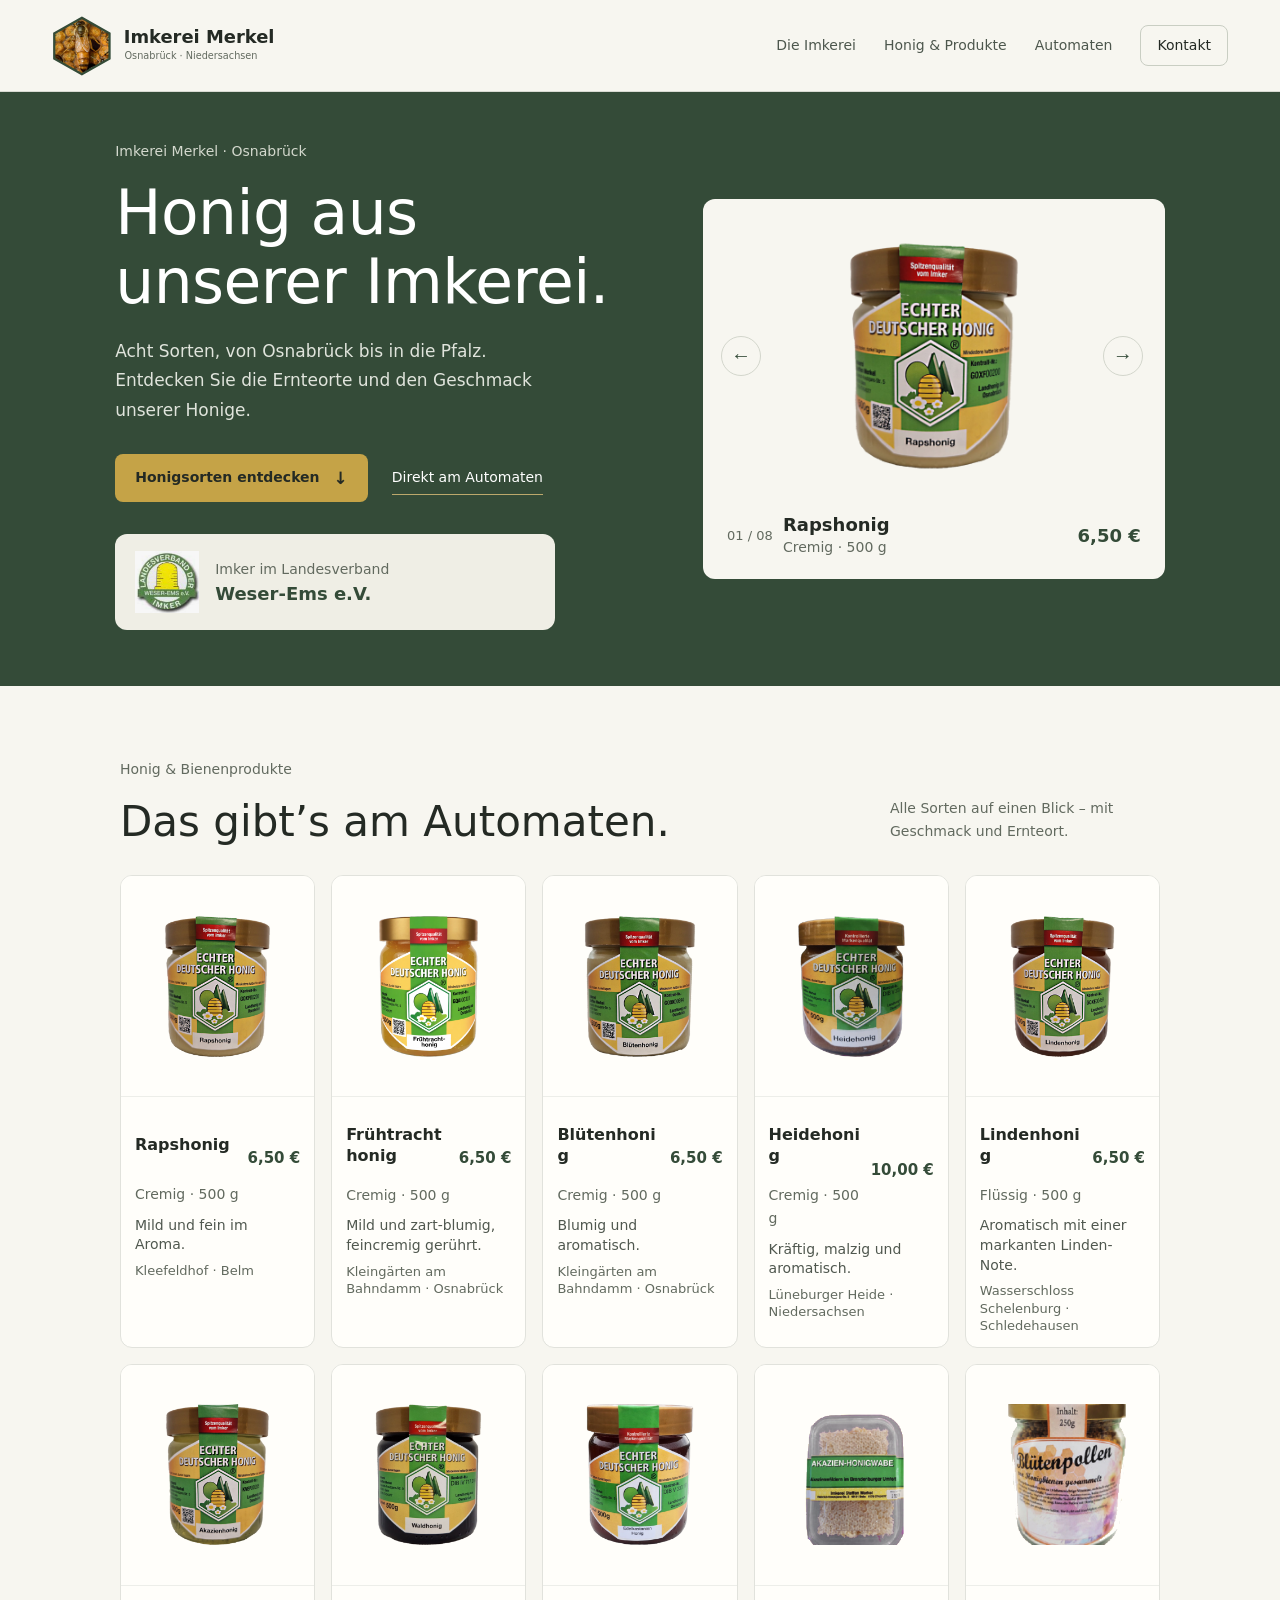
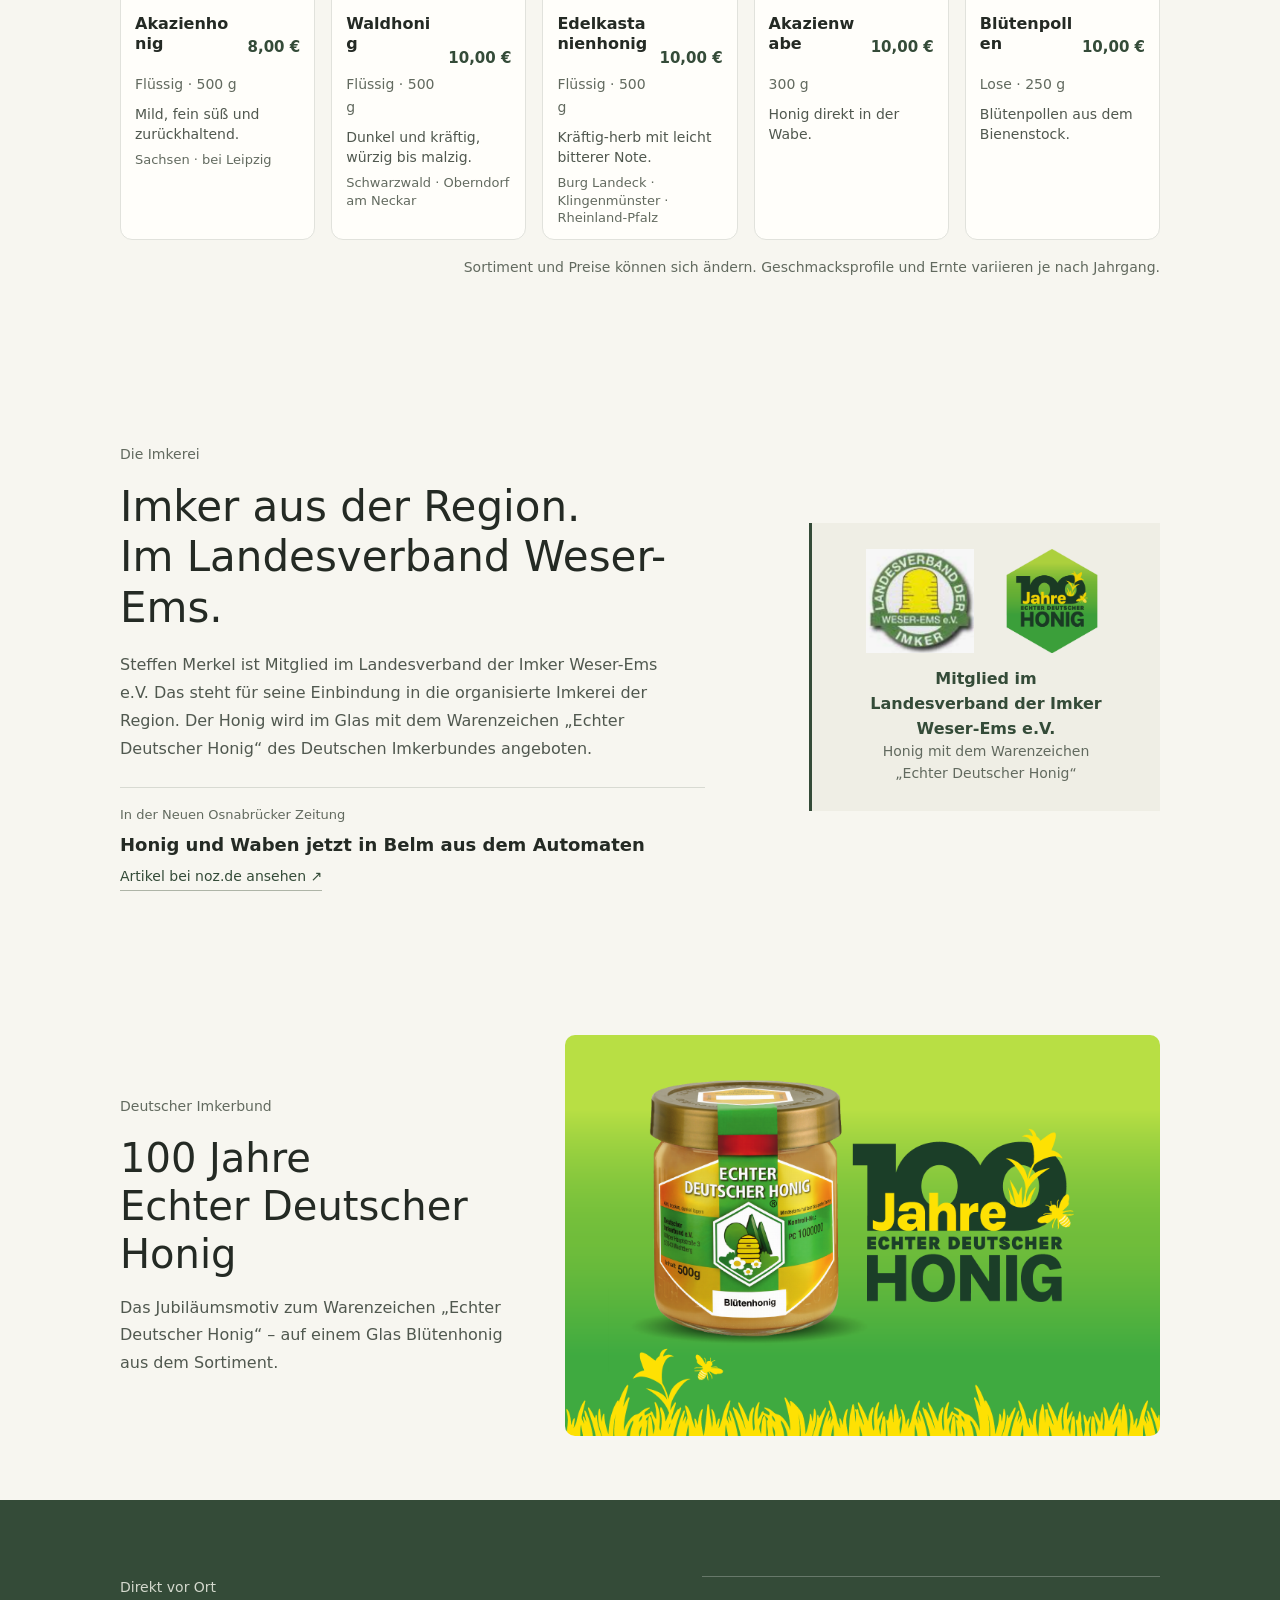
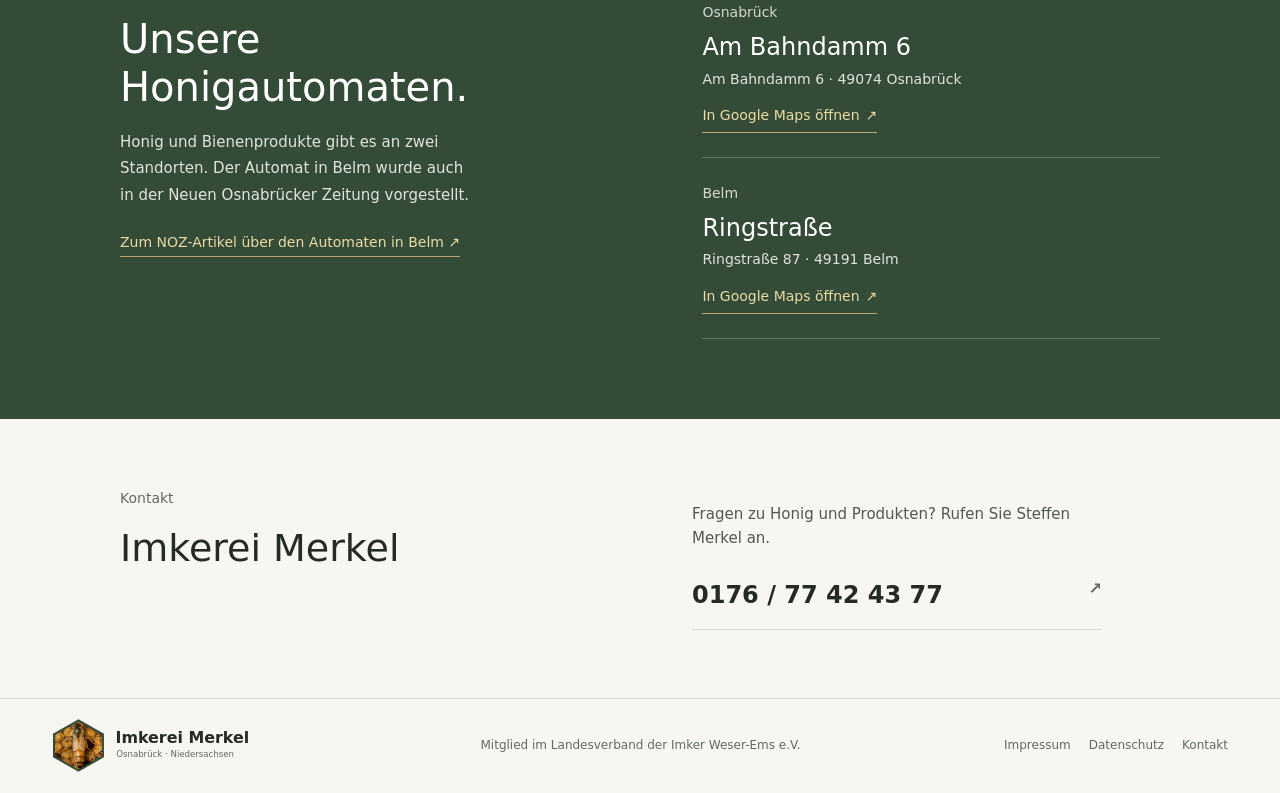
==== commit 987ddfed: "Einzelglas-Slider im Startbereich ergänzen" ====
--- a/index.html
+++ b/index.html
@@ -26,9 +26,13 @@
         <div class="hero-actions"><a class="button button-dark" href="#honig">Honigsorten entdecken <span>↓</span></a><a class="text-link" href="#automaten">Direkt am Automaten</a></div>
         <div class="membership"><img src="assets/image.png" alt="Logo des Landesverbands der Imker Weser-Ems e.V."><div><span>Imker im Landesverband</span><strong>Weser-Ems e.V.</strong></div></div>
       </div>
-      <div class="hero-assortment" role="img" aria-label="Auswahl aus dem Honigsortiment mit Raps-, Linden- und Heidehonig">
-        <p>Eine Auswahl aus dem Sortiment</p>
-        <div class="hero-jars"><img src="assets/products/Raps.png" alt=""><img src="assets/products/Linden.png" alt=""><img src="assets/products/Heidehonig_transparent.png" alt=""></div>
+      <div class="hero-carousel" role="region" aria-roledescription="Karussell" aria-label="Honigglas Vorschau">
+        <div class="hero-carousel-image">
+          <button class="hero-carousel-arrow" type="button" data-hero-prev aria-label="Vorherige Honigsorte">←</button>
+          <img data-hero-honey-image src="assets/products/Raps.png" alt="Rapshonig im Glas">
+          <button class="hero-carousel-arrow" type="button" data-hero-next aria-label="Nächste Honigsorte">→</button>
+        </div>
+        <div class="hero-carousel-caption" aria-live="polite"><span data-hero-honey-count>01 / 08</span><strong data-hero-honey-name>Rapshonig</strong><span data-hero-honey-meta>Cremig · 500 g</span><b data-hero-honey-price>6,50 €</b></div>
       </div>
     </section>
 
--- a/styles.css
+++ b/styles.css
@@ -84,11 +84,16 @@
   background: var(--green);
 }
 .hero-copy { z-index: 1; width: 100%; max-width: 620px; margin: 0; padding-bottom: 8px; }
-.hero-assortment { align-self: center; padding: 20px 24px 16px; border-radius: var(--radius-card); background: var(--paper); }
-.hero-assortment > p { margin: 0 0 8px; color: var(--muted); font-size: 14px; }
-.hero-jars { display: grid; grid-template-columns: repeat(3, minmax(0, 1fr)); align-items: end; gap: 4px; }
-.hero-jars img { display: block; width: 100%; height: 220px; object-fit: contain; }
-.hero-jars img:nth-child(2) { height: 198px; }
+.hero-carousel { min-width: 0; overflow: hidden; align-self: center; border-radius: var(--radius-card); background: var(--paper); color: var(--ink); touch-action: pan-y; }
+.hero-carousel-image { min-height: 300px; display: grid; grid-template-columns: 44px minmax(0, 1fr) 44px; align-items: center; gap: 8px; padding: 18px 18px 4px; }
+.hero-carousel-image img { display: block; width: 100%; height: 270px; object-fit: contain; }
+.hero-carousel-arrow { width: 40px; height: 40px; display: grid; place-items: center; border: 1px solid #d3d6cc; border-radius: 50%; background: transparent; color: var(--green); font-size: 20px; cursor: pointer; }
+.hero-carousel-arrow:hover { background: #e8e7dc; }
+.hero-carousel-caption { display: grid; grid-template-columns: 48px minmax(0, 1fr) max-content; grid-template-rows: auto auto; align-items: center; gap: 0 8px; padding: 14px 24px 20px; }
+.hero-carousel-caption > span:first-child { grid-column: 1; grid-row: 1 / 3; color: var(--muted); font-size: 13px; font-variant-numeric: tabular-nums; }
+.hero-carousel-caption strong { grid-column: 2; grid-row: 1; font-size: 18px; line-height: 1.3; }
+.hero-carousel-caption > span:nth-of-type(2) { grid-column: 2; grid-row: 2; color: var(--muted); font-size: 14px; }
+.hero-carousel-caption b { grid-column: 3; grid-row: 1 / 3; color: var(--green); font-size: 18px; white-space: nowrap; }
 .hero .eyebrow { color: #d3d8cd; }
 .hero .hero-intro { color: #e0e4dc; }
 .hero .button-dark { color: var(--ink); background: var(--honey); }
@@ -325,6 +330,7 @@
 @media (max-width: 900px) {
   .site-header { padding: 0 28px; }
   .hero { padding-right: 7%; padding-left: 7%; }
+  .hero { grid-template-columns: 1fr .8fr; gap: 4%; }
   .section-pad { padding-right: 7%; padding-left: 7%; }
   .product-grid { grid-template-columns: repeat(3, minmax(0, 1fr)); }
 }
@@ -356,9 +362,12 @@
   .membership { max-width: none; margin-top: 24px; padding: 14px 16px; }
   .membership img { width: 56px; height: 56px; }
   .membership strong { font-size: 16px; }
-  .hero-assortment { margin-top: 28px; padding: 16px; }
-  .hero-jars img { height: 150px; }
-  .hero-jars img:nth-child(2) { height: 138px; }
+  .hero-carousel { margin-top: 28px; }
+  .hero-carousel-image { min-height: 240px; grid-template-columns: 36px minmax(0, 1fr) 36px; gap: 4px; padding: 14px 10px 0; }
+  .hero-carousel-image img { height: 220px; }
+  .hero-carousel-arrow { width: 34px; height: 34px; font-size: 18px; }
+  .hero-carousel-caption { grid-template-columns: 42px minmax(0, 1fr) max-content; padding: 10px 16px 16px; }
+  .hero-carousel-caption strong, .hero-carousel-caption b { font-size: 16px; }
   .section-pad { padding-right: 22px; padding-left: 22px; }
   .about { grid-template-columns: 1fr; gap: 24px; padding-top: 56px; padding-bottom: 56px; }
   .anniversary { grid-template-columns: 1fr; gap: 24px; padding-top: 52px; padding-bottom: 52px; }
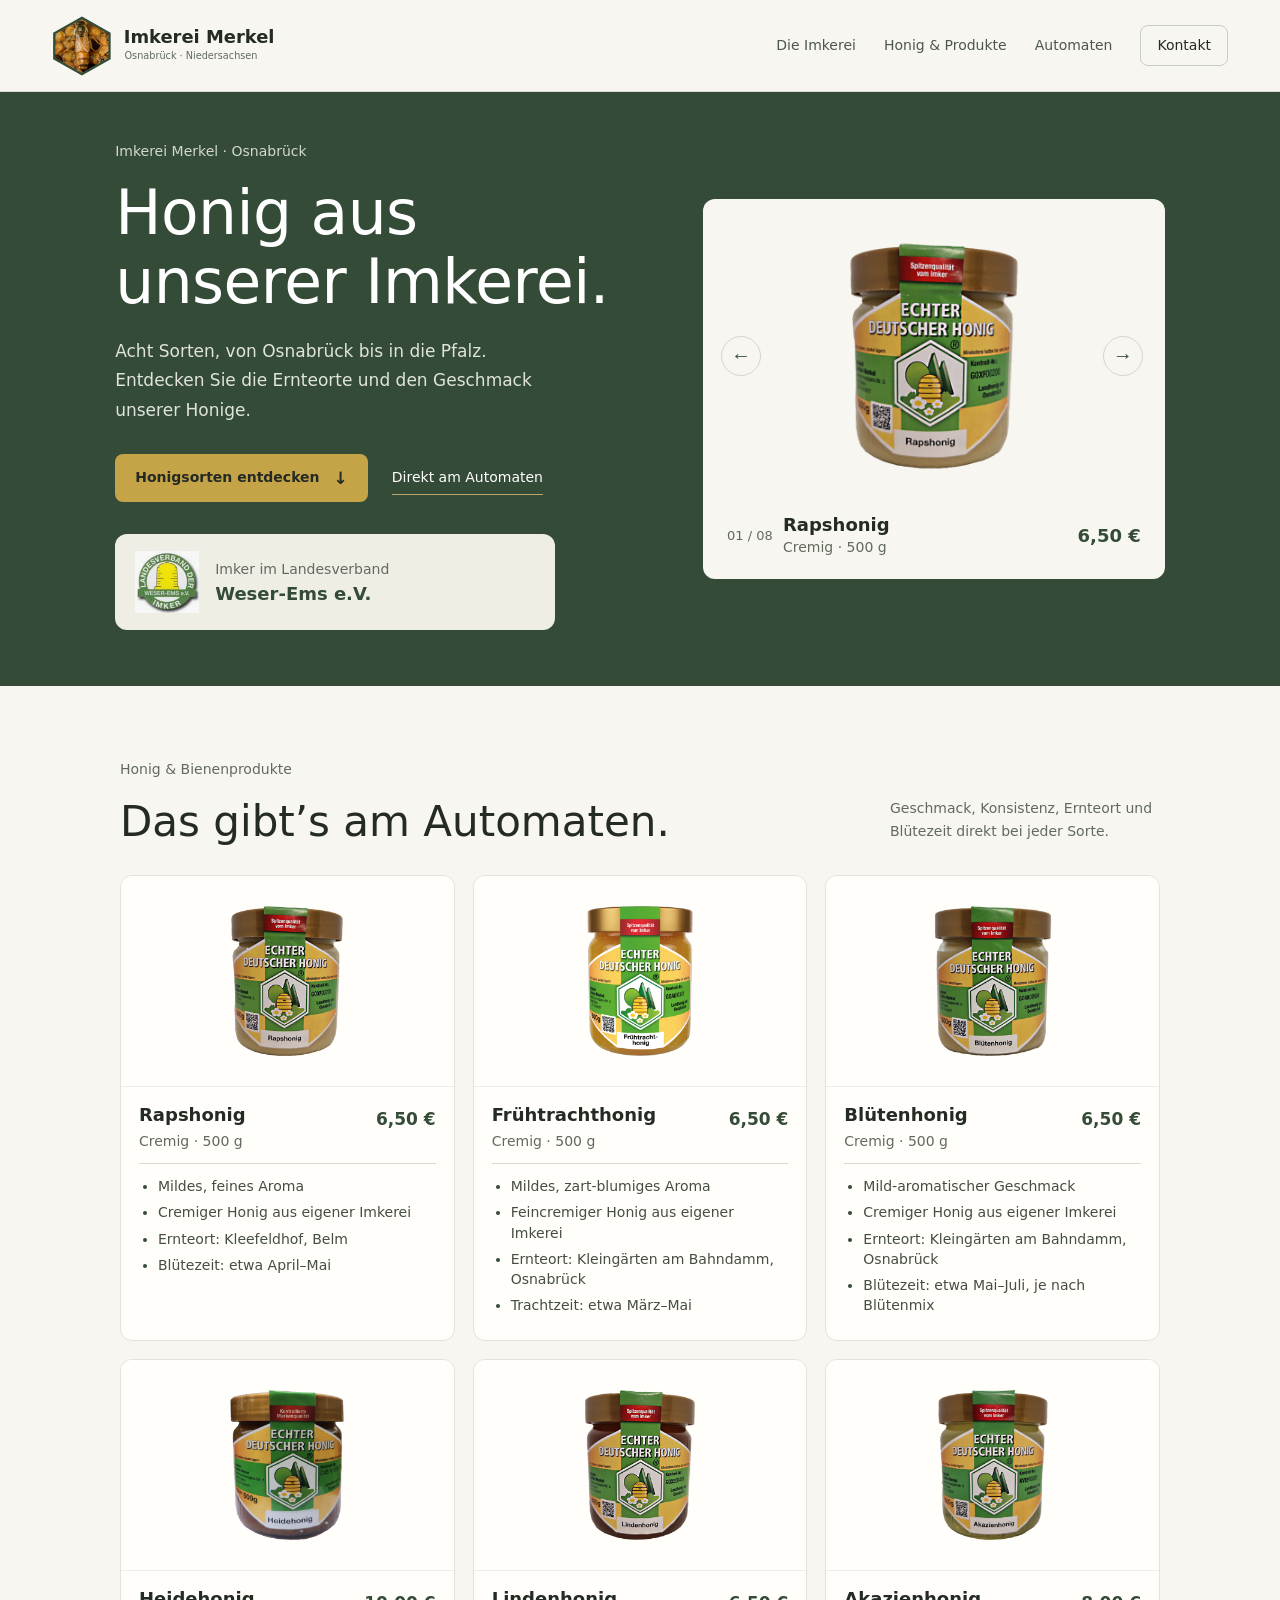
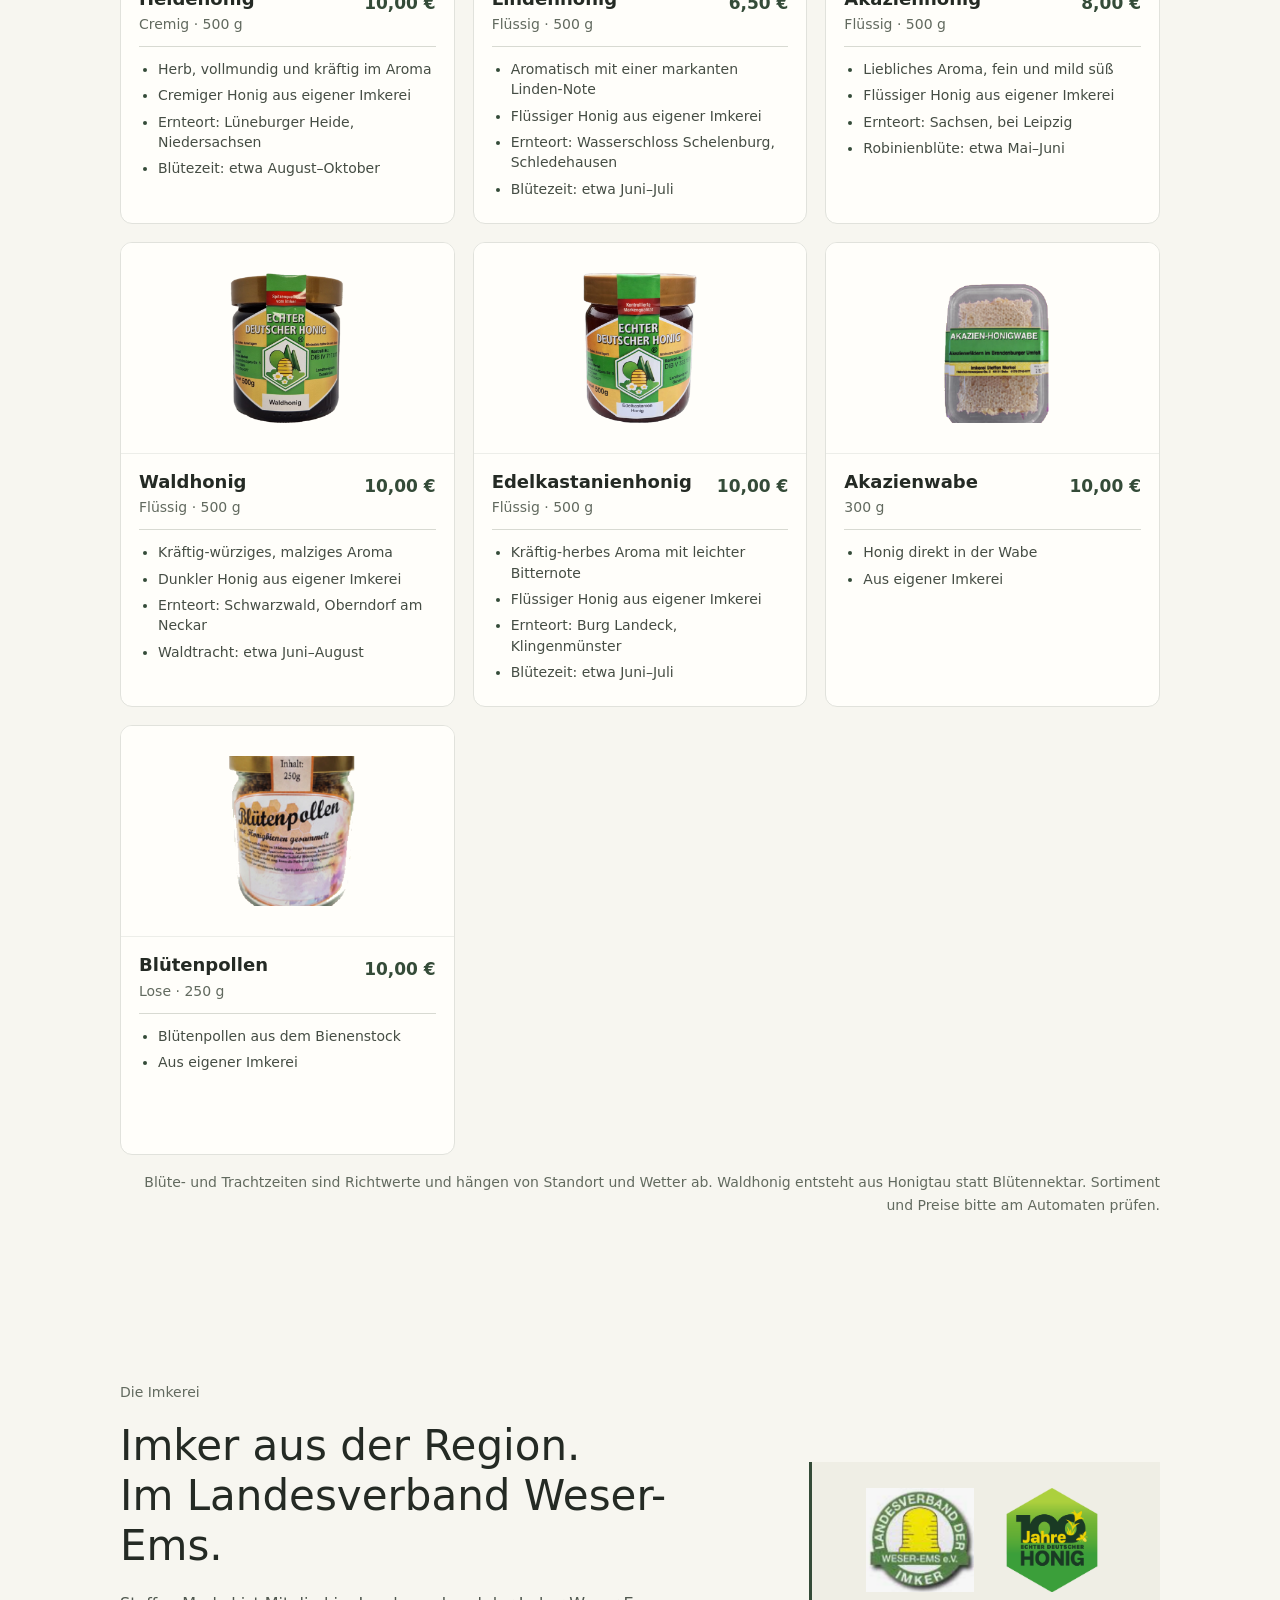
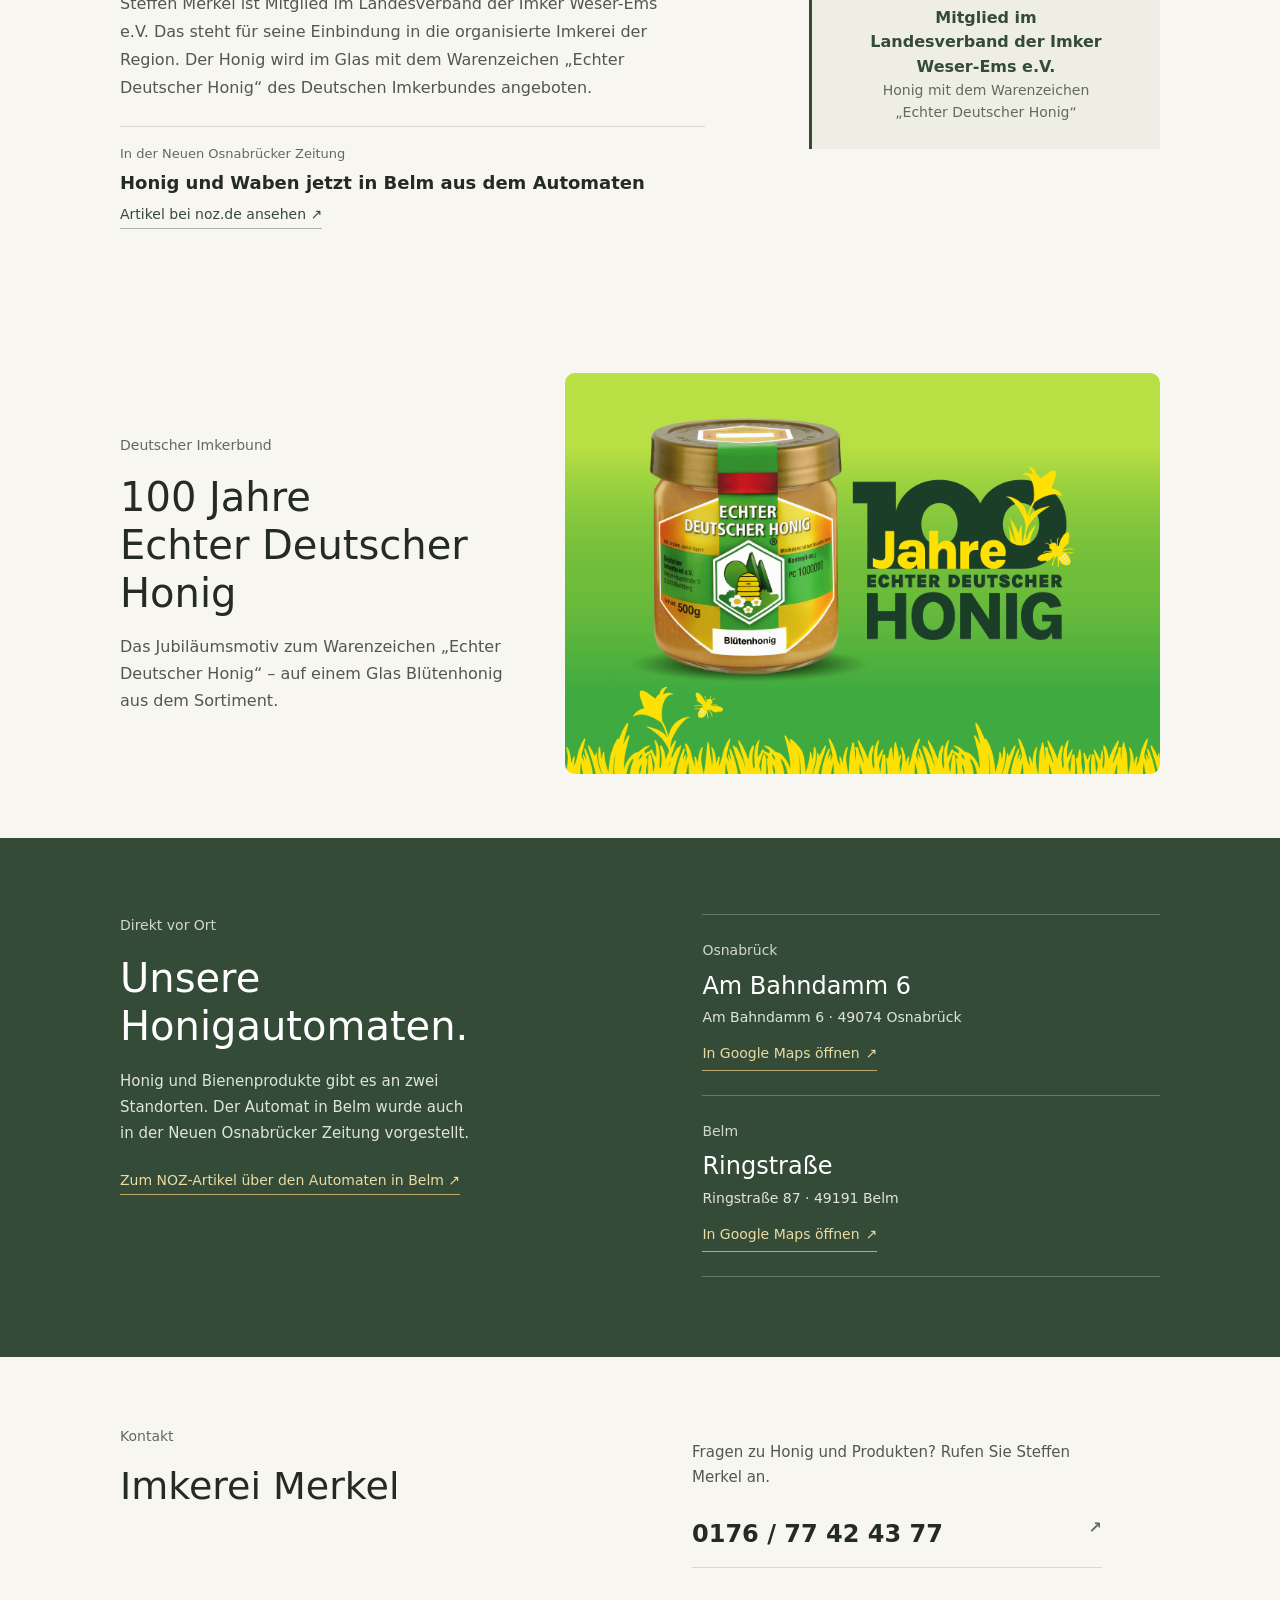
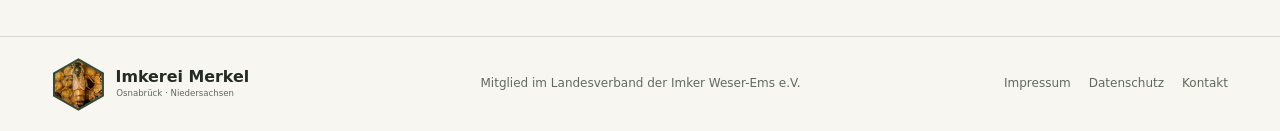
==== commit cb59f2bc: "Honigkarten mit Saisoninfos ergänzen" ====
--- a/index.html
+++ b/index.html
@@ -37,20 +37,20 @@
     </section>
 
     <section class="products section-pad" id="honig" aria-labelledby="products-title">
-      <div class="section-heading"><div><p class="eyebrow">Honig &amp; Bienenprodukte</p><h2 id="products-title">Das gibt’s am Automaten.</h2></div><p>Alle Sorten auf einen Blick – mit Geschmack und Ernteort.</p></div>
+      <div class="section-heading"><div><p class="eyebrow">Honig &amp; Bienenprodukte</p><h2 id="products-title">Das gibt’s am Automaten.</h2></div><p>Geschmack, Konsistenz, Ernteort und Blütezeit direkt bei jeder Sorte.</p></div>
       <div class="product-grid">
-        <article class="product-card"><div class="product-image"><img src="assets/products/Raps.png" alt="Rapshonig im Glas"></div><div class="product-info"><div><h3>Rapshonig</h3><p class="product-meta">Cremig · 500 g</p></div><strong>6,50 €</strong><p class="product-description">Mild und fein im Aroma.</p><p class="product-origin">Kleefeldhof · Belm</p></div></article>
-        <article class="product-card"><div class="product-image"><img src="assets/products/Fruhtracht_honig_freigestellt.png" alt="Frühtrachthonig im Glas"></div><div class="product-info"><div><h3>Frühtrachthonig</h3><p class="product-meta">Cremig · 500 g</p></div><strong>6,50 €</strong><p class="product-description">Mild und zart-blumig, feincremig gerührt.</p><p class="product-origin">Kleingärten am Bahndamm · Osnabrück</p></div></article>
-        <article class="product-card"><div class="product-image"><img src="assets/products/blutenhonig-500.png" alt="Blütenhonig im 500-g-Glas"></div><div class="product-info"><div><h3>Blütenhonig</h3><p class="product-meta">Cremig · 500 g</p></div><strong>6,50 €</strong><p class="product-description">Blumig und aromatisch.</p><p class="product-origin">Kleingärten am Bahndamm · Osnabrück</p></div></article>
-        <article class="product-card"><div class="product-image"><img src="assets/products/Heidehonig_transparent.png" alt="Heidehonig im Glas"></div><div class="product-info"><div><h3>Heidehonig</h3><p class="product-meta">Cremig · 500 g</p></div><strong>10,00 €</strong><p class="product-description">Kräftig, malzig und aromatisch.</p><p class="product-origin">Lüneburger Heide · Niedersachsen</p></div></article>
-        <article class="product-card"><div class="product-image"><img src="assets/products/Linden.png" alt="Lindenhonig im Glas"></div><div class="product-info"><div><h3>Lindenhonig</h3><p class="product-meta">Flüssig · 500 g</p></div><strong>6,50 €</strong><p class="product-description">Aromatisch mit einer markanten Linden-Note.</p><p class="product-origin">Wasserschloss Schelenburg · Schledehausen</p></div></article>
-        <article class="product-card"><div class="product-image"><img src="assets/products/akazienhonig-500.png" alt="Akazienhonig im 500-g-Glas"></div><div class="product-info"><div><h3>Akazienhonig</h3><p class="product-meta">Flüssig · 500 g</p></div><strong>8,00 €</strong><p class="product-description">Mild, fein süß und zurückhaltend.</p><p class="product-origin">Sachsen · bei Leipzig</p></div></article>
-        <article class="product-card"><div class="product-image"><img src="assets/products/waldhonig-500.png" alt="Waldhonig im 500-g-Glas"></div><div class="product-info"><div><h3>Waldhonig</h3><p class="product-meta">Flüssig · 500 g</p></div><strong>10,00 €</strong><p class="product-description">Dunkel und kräftig, würzig bis malzig.</p><p class="product-origin">Schwarzwald · Oberndorf am Neckar</p></div></article>
-        <article class="product-card"><div class="product-image"><img src="assets/products/edelkastanien_honig_freigestellt.png" alt="Edelkastanienhonig im Glas"></div><div class="product-info"><div><h3>Edelkastanienhonig</h3><p class="product-meta">Flüssig · 500 g</p></div><strong>10,00 €</strong><p class="product-description">Kräftig-herb mit leicht bitterer Note.</p><p class="product-origin">Burg Landeck · Klingenmünster · Rheinland-Pfalz</p></div></article>
-        <article class="product-card"><div class="product-image"><img src="assets/products/akazienwabe-300.png" alt="Akazienhonigwabe im Glas"></div><div class="product-info"><div><h3>Akazienwabe</h3><p class="product-meta">300 g</p></div><strong>10,00 €</strong><p class="product-description">Honig direkt in der Wabe.</p></div></article>
-        <article class="product-card"><div class="product-image"><img src="assets/products/blutenpollen.png" alt="Glas Blütenpollen"></div><div class="product-info"><div><h3>Blütenpollen</h3><p class="product-meta">Lose · 250 g</p></div><strong>10,00 €</strong><p class="product-description">Blütenpollen aus dem Bienenstock.</p></div></article>
+        <article class="product-card"><div class="product-image"><img src="assets/products/Raps.png" alt="Rapshonig im Glas"></div><div class="product-info"><div class="product-heading"><div><h3>Rapshonig</h3><p class="product-meta">Cremig · 500 g</p></div><strong>6,50 €</strong></div><ul class="product-details"><li>Mildes, feines Aroma</li><li>Cremiger Honig aus eigener Imkerei</li><li>Ernteort: Kleefeldhof, Belm</li><li>Blütezeit: etwa April–Mai</li></ul></div></article>
+        <article class="product-card"><div class="product-image"><img src="assets/products/Fruhtracht_honig_freigestellt.png" alt="Frühtrachthonig im Glas"></div><div class="product-info"><div class="product-heading"><div><h3>Frühtrachthonig</h3><p class="product-meta">Cremig · 500 g</p></div><strong>6,50 €</strong></div><ul class="product-details"><li>Mildes, zart-blumiges Aroma</li><li>Feincremiger Honig aus eigener Imkerei</li><li>Ernteort: Kleingärten am Bahndamm, Osnabrück</li><li>Trachtzeit: etwa März–Mai</li></ul></div></article>
+        <article class="product-card"><div class="product-image"><img src="assets/products/blutenhonig-500.png" alt="Blütenhonig im 500-g-Glas"></div><div class="product-info"><div class="product-heading"><div><h3>Blütenhonig</h3><p class="product-meta">Cremig · 500 g</p></div><strong>6,50 €</strong></div><ul class="product-details"><li>Mild-aromatischer Geschmack</li><li>Cremiger Honig aus eigener Imkerei</li><li>Ernteort: Kleingärten am Bahndamm, Osnabrück</li><li>Blütezeit: etwa Mai–Juli, je nach Blütenmix</li></ul></div></article>
+        <article class="product-card"><div class="product-image"><img src="assets/products/Heidehonig_transparent.png" alt="Heidehonig im Glas"></div><div class="product-info"><div class="product-heading"><div><h3>Heidehonig</h3><p class="product-meta">Cremig · 500 g</p></div><strong>10,00 €</strong></div><ul class="product-details"><li>Herb, vollmundig und kräftig im Aroma</li><li>Cremiger Honig aus eigener Imkerei</li><li>Ernteort: Lüneburger Heide, Niedersachsen</li><li>Blütezeit: etwa August–Oktober</li></ul></div></article>
+        <article class="product-card"><div class="product-image"><img src="assets/products/Linden.png" alt="Lindenhonig im Glas"></div><div class="product-info"><div class="product-heading"><div><h3>Lindenhonig</h3><p class="product-meta">Flüssig · 500 g</p></div><strong>6,50 €</strong></div><ul class="product-details"><li>Aromatisch mit einer markanten Linden-Note</li><li>Flüssiger Honig aus eigener Imkerei</li><li>Ernteort: Wasserschloss Schelenburg, Schledehausen</li><li>Blütezeit: etwa Juni–Juli</li></ul></div></article>
+        <article class="product-card"><div class="product-image"><img src="assets/products/akazienhonig-500.png" alt="Akazienhonig im 500-g-Glas"></div><div class="product-info"><div class="product-heading"><div><h3>Akazienhonig</h3><p class="product-meta">Flüssig · 500 g</p></div><strong>8,00 €</strong></div><ul class="product-details"><li>Liebliches Aroma, fein und mild süß</li><li>Flüssiger Honig aus eigener Imkerei</li><li>Ernteort: Sachsen, bei Leipzig</li><li>Robinienblüte: etwa Mai–Juni</li></ul></div></article>
+        <article class="product-card"><div class="product-image"><img src="assets/products/waldhonig-500.png" alt="Waldhonig im 500-g-Glas"></div><div class="product-info"><div class="product-heading"><div><h3>Waldhonig</h3><p class="product-meta">Flüssig · 500 g</p></div><strong>10,00 €</strong></div><ul class="product-details"><li>Kräftig-würziges, malziges Aroma</li><li>Dunkler Honig aus eigener Imkerei</li><li>Ernteort: Schwarzwald, Oberndorf am Neckar</li><li>Waldtracht: etwa Juni–August</li></ul></div></article>
+        <article class="product-card"><div class="product-image"><img src="assets/products/edelkastanien_honig_freigestellt.png" alt="Edelkastanienhonig im Glas"></div><div class="product-info"><div class="product-heading"><div><h3>Edelkastanienhonig</h3><p class="product-meta">Flüssig · 500 g</p></div><strong>10,00 €</strong></div><ul class="product-details"><li>Kräftig-herbes Aroma mit leichter Bitternote</li><li>Flüssiger Honig aus eigener Imkerei</li><li>Ernteort: Burg Landeck, Klingenmünster</li><li>Blütezeit: etwa Juni–Juli</li></ul></div></article>
+        <article class="product-card"><div class="product-image"><img src="assets/products/akazienwabe-300.png" alt="Akazienhonigwabe im Glas"></div><div class="product-info"><div class="product-heading"><div><h3>Akazienwabe</h3><p class="product-meta">300 g</p></div><strong>10,00 €</strong></div><ul class="product-details"><li>Honig direkt in der Wabe</li><li>Aus eigener Imkerei</li></ul></div></article>
+        <article class="product-card"><div class="product-image"><img src="assets/products/blutenpollen.png" alt="Glas Blütenpollen"></div><div class="product-info"><div class="product-heading"><div><h3>Blütenpollen</h3><p class="product-meta">Lose · 250 g</p></div><strong>10,00 €</strong></div><ul class="product-details"><li>Blütenpollen aus dem Bienenstock</li><li>Aus eigener Imkerei</li></ul></div></article>
       </div>
-      <p class="price-note">Sortiment und Preise können sich ändern. Geschmacksprofile und Ernte variieren je nach Jahrgang.</p>
+      <p class="price-note">Blüte- und Trachtzeiten sind Richtwerte und hängen von Standort und Wetter ab. Waldhonig entsteht aus Honigtau statt Blütennektar. Sortiment und Preise bitte am Automaten prüfen.</p>
     </section>
 
     <section class="about section-pad" id="imkerei">
--- a/styles.css
+++ b/styles.css
@@ -214,7 +214,7 @@
 .section-heading { display: flex; align-items: end; justify-content: space-between; gap: 24px; margin-bottom: 28px; }
 .section-heading h2 { margin: 0; }
 .section-heading > p { width: 270px; margin: 0 0 4px; color: var(--muted); font-size: 14px; }
-.product-grid { display: grid; grid-template-columns: repeat(5, minmax(0, 1fr)); gap: 16px; }
+.product-grid { display: grid; grid-template-columns: repeat(3, minmax(0, 1fr)); gap: 18px; }
 .product-card {
   min-width: 0;
   display: flex;
@@ -227,54 +227,36 @@
 }
 .product-card:hover { background: #fff; }
 .product-image {
-  height: 220px;
-  flex: 0 0 220px;
+  height: 210px;
+  flex: 0 0 210px;
   overflow: hidden;
   display: grid;
   place-items: center;
   padding: 12px;
   background: var(--surface);
 }
-.product-image img { display: block; width: min(100%, 188px); height: min(100%, 188px); object-fit: contain; object-position: center; }
+.product-image img { display: block; width: min(100%, 180px); height: min(100%, 188px); object-fit: contain; object-position: center; }
 .product-info {
-  min-height: 146px;
-  display: grid;
-  grid-template-columns: minmax(0, 1fr) max-content;
-  grid-template-rows: auto auto auto auto;
-  align-content: start;
-  align-items: center;
-  column-gap: 8px;
-  row-gap: 2px;
-  padding: 12px 14px;
+  min-height: 218px;
+  display: flex;
+  flex-direction: column;
+  padding: 16px 18px 18px;
   border-top: 1px solid #edeee9;
 }
-.product-info > div { display: contents; }
-.product-info h3 {
-  min-width: 0;
-  min-height: 40px;
-  grid-column: 1;
-  grid-row: 1;
-  display: flex;
-  align-items: center;
-  overflow-wrap: anywhere;
-  hyphens: auto;
-  font-size: 16px;
-  font-weight: 600;
-  line-height: 1.28;
-}
-.product-info p { align-self: start; margin: 0; }
-.product-info p.product-meta { grid-column: 1; grid-row: 2; color: var(--muted); font-size: 14px; }
-.product-info p.product-description { grid-column: 1 / -1; grid-row: 3; margin-top: 7px; color: #50584f; font-size: 14px; line-height: 1.4; }
-.product-info p.product-origin { grid-column: 1 / -1; grid-row: 4; margin-top: 5px; color: var(--muted); font-size: 13px; line-height: 1.35; }
-.product-info > strong {
-  grid-column: 2;
-  grid-row: 1 / 3;
-  align-self: center;
+.product-heading { min-width: 0; display: flex; align-items: flex-start; justify-content: space-between; gap: 10px; padding-bottom: 10px; border-bottom: 1px solid var(--line); }
+.product-heading h3 { margin: 0; font-size: 18px; font-weight: 650; line-height: 1.3; overflow-wrap: anywhere; hyphens: auto; }
+.product-meta { margin: 3px 0 0; color: var(--muted); font-size: 14px; }
+.product-heading > strong {
+  flex: 0 0 auto;
+  padding-top: 2px;
+  color: var(--green);
+  font-size: 17px;
+  font-variant-numeric: tabular-nums;
   white-space: nowrap;
-  color: var(--green);
-  font-size: 15px;
-  font-variant-numeric: tabular-nums;
-}
+}
+.product-details { margin: 12px 0 0; padding-left: 19px; }
+.product-details li { margin: 0 0 6px; color: #454d44; font-size: 14px; line-height: 1.45; }
+.product-details li::marker { color: var(--green); }
 .price-note { margin: 16px 0 0; color: var(--muted); text-align: right; font-size: 14px; }
 
 .vending {
@@ -332,7 +314,7 @@
   .hero { padding-right: 7%; padding-left: 7%; }
   .hero { grid-template-columns: 1fr .8fr; gap: 4%; }
   .section-pad { padding-right: 7%; padding-left: 7%; }
-  .product-grid { grid-template-columns: repeat(3, minmax(0, 1fr)); }
+  .product-grid { grid-template-columns: repeat(2, minmax(0, 1fr)); }
 }
 
 @media (max-width: 620px) {
@@ -381,15 +363,16 @@
   .section-heading { display: block; margin-bottom: 24px; }
   .section-heading h2 { font-size: 32px; }
   .section-heading > p { width: auto; margin-top: 8px; }
-  .product-grid { grid-template-columns: repeat(2, minmax(0, 1fr)); gap: 12px; }
-  .product-image { height: 184px; flex-basis: 184px; padding: 8px; }
-  .product-image img { width: min(100%, 160px); height: min(100%, 160px); }
-  .product-info { min-height: 138px; padding: 10px; column-gap: 5px; }
-  .product-info h3 { min-height: 36px; font-size: 15px; }
-  .product-info p.product-meta { font-size: 13px; }
-  .product-info p.product-description { font-size: 13px; }
-  .product-info p.product-origin { font-size: 12px; }
-  .product-info > strong { font-size: 13px; }
+  .product-grid { grid-template-columns: 1fr; gap: 12px; }
+  .product-card { display: grid; grid-template-columns: 126px minmax(0, 1fr); }
+  .product-image { height: auto; min-height: 170px; flex: initial; padding: 8px; }
+  .product-image img { width: 100%; height: 150px; }
+  .product-info { min-height: 0; padding: 12px; }
+  .product-heading h3 { font-size: 16px; }
+  .product-meta { font-size: 14px; }
+  .product-heading > strong { font-size: 15px; }
+  .product-details { margin-top: 9px; padding-left: 17px; }
+  .product-details li { margin-bottom: 4px; font-size: 14px; line-height: 1.4; }
   .price-note { text-align: left; font-size: 13px; }
   .vending { grid-template-columns: 1fr; gap: 28px; padding-top: 56px; padding-bottom: 60px; }
   .vending h2 { font-size: 36px; }
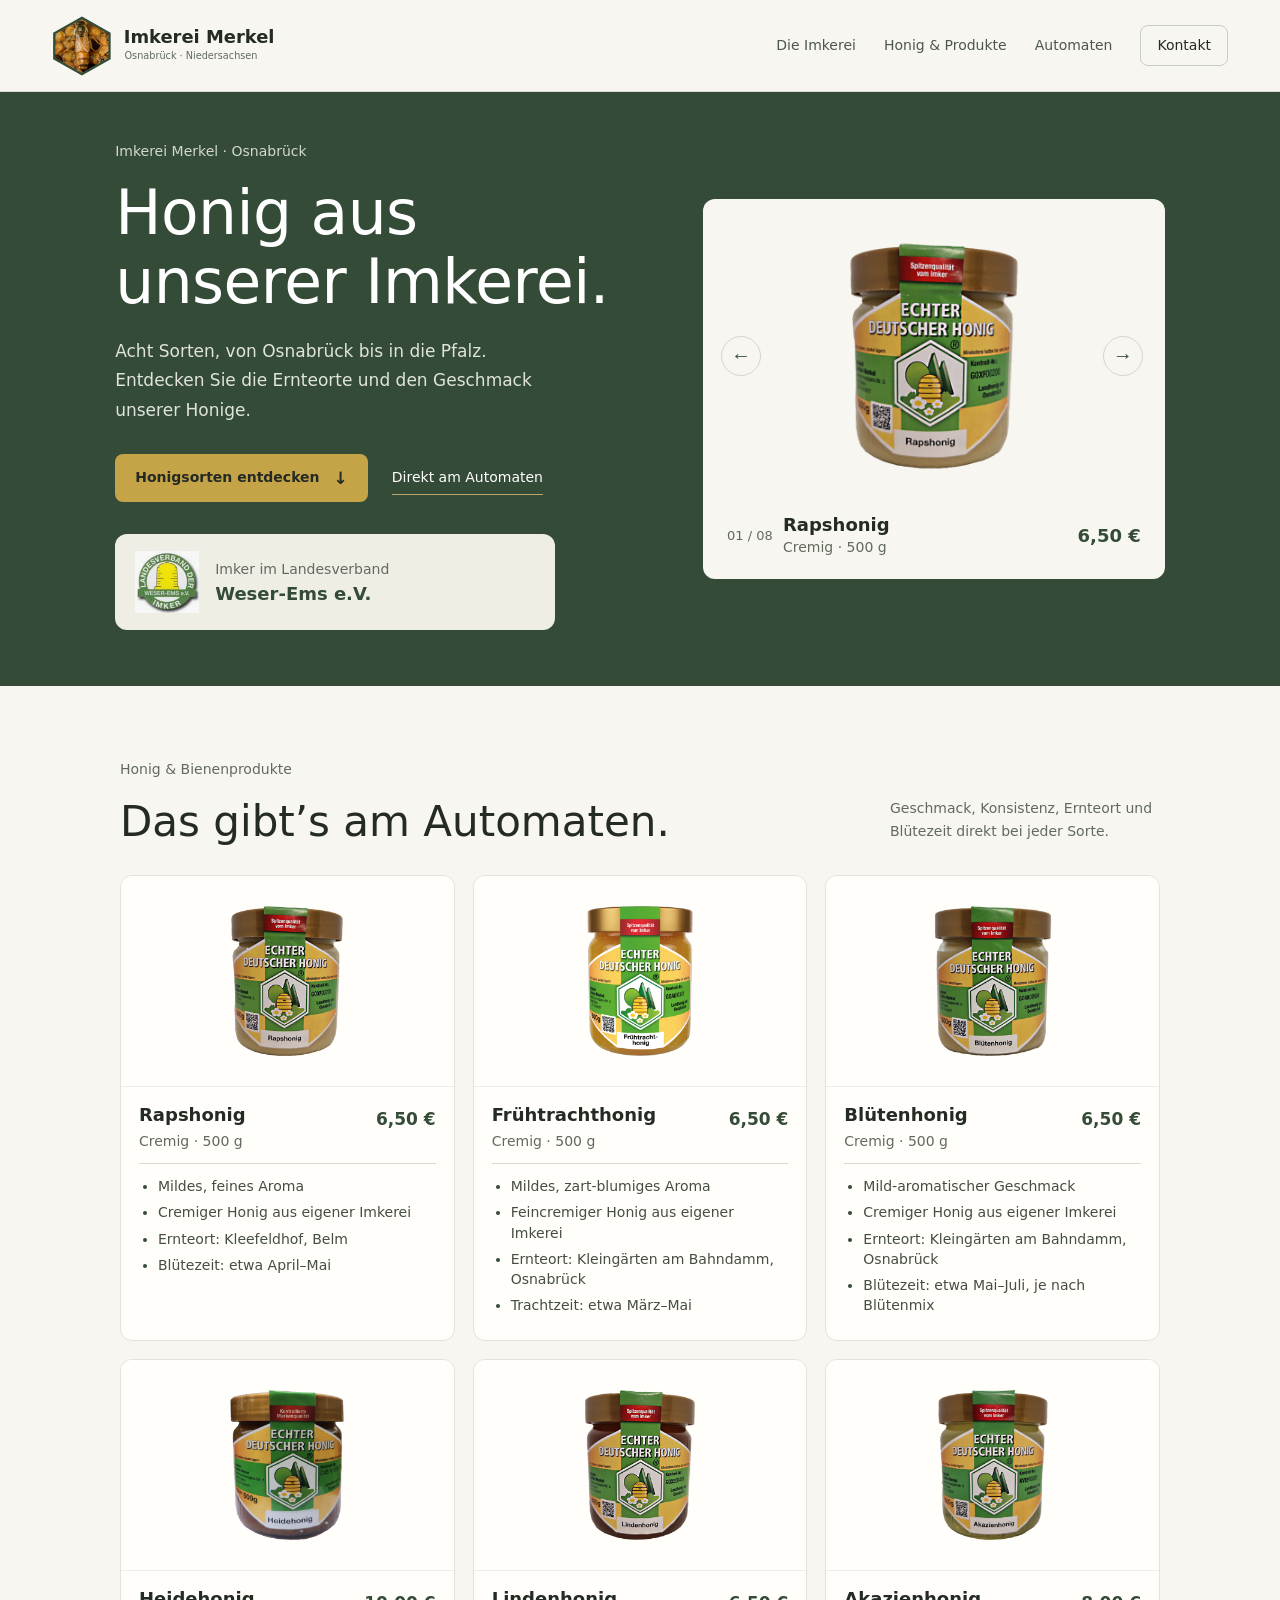
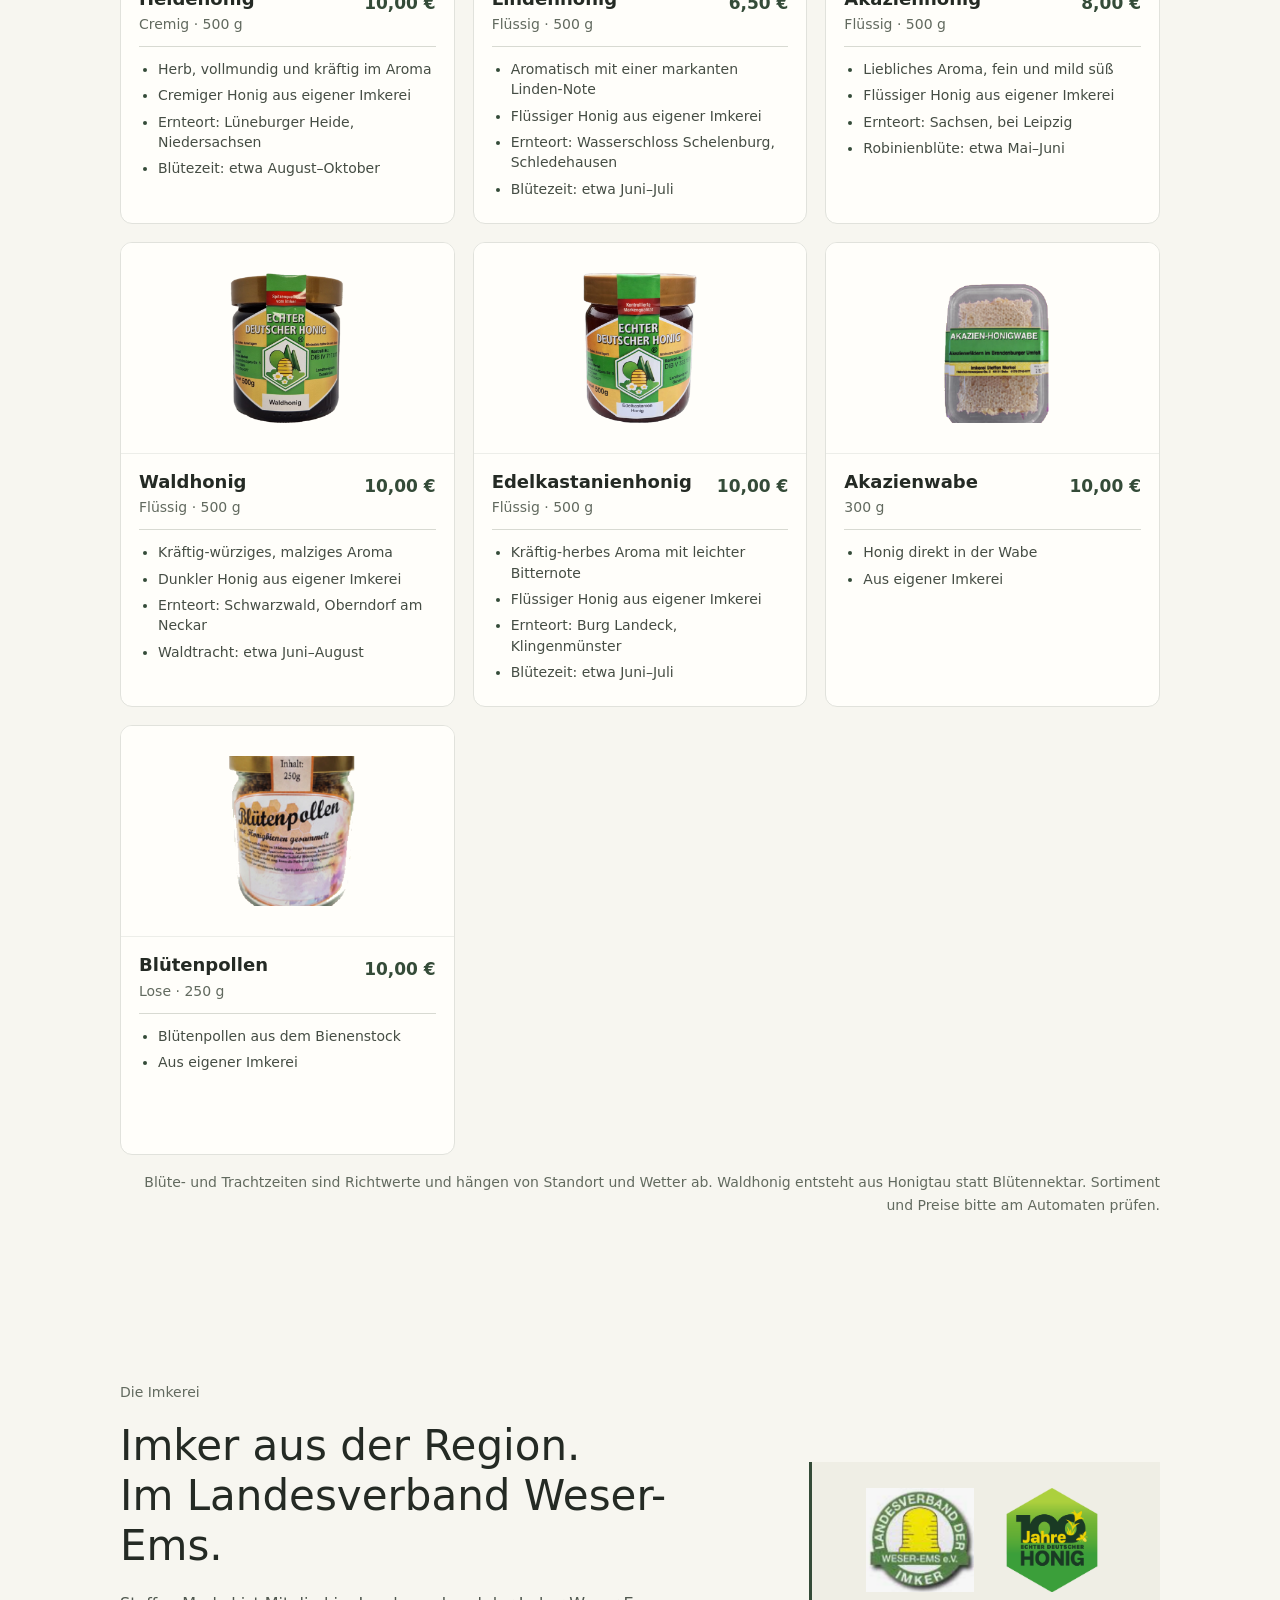
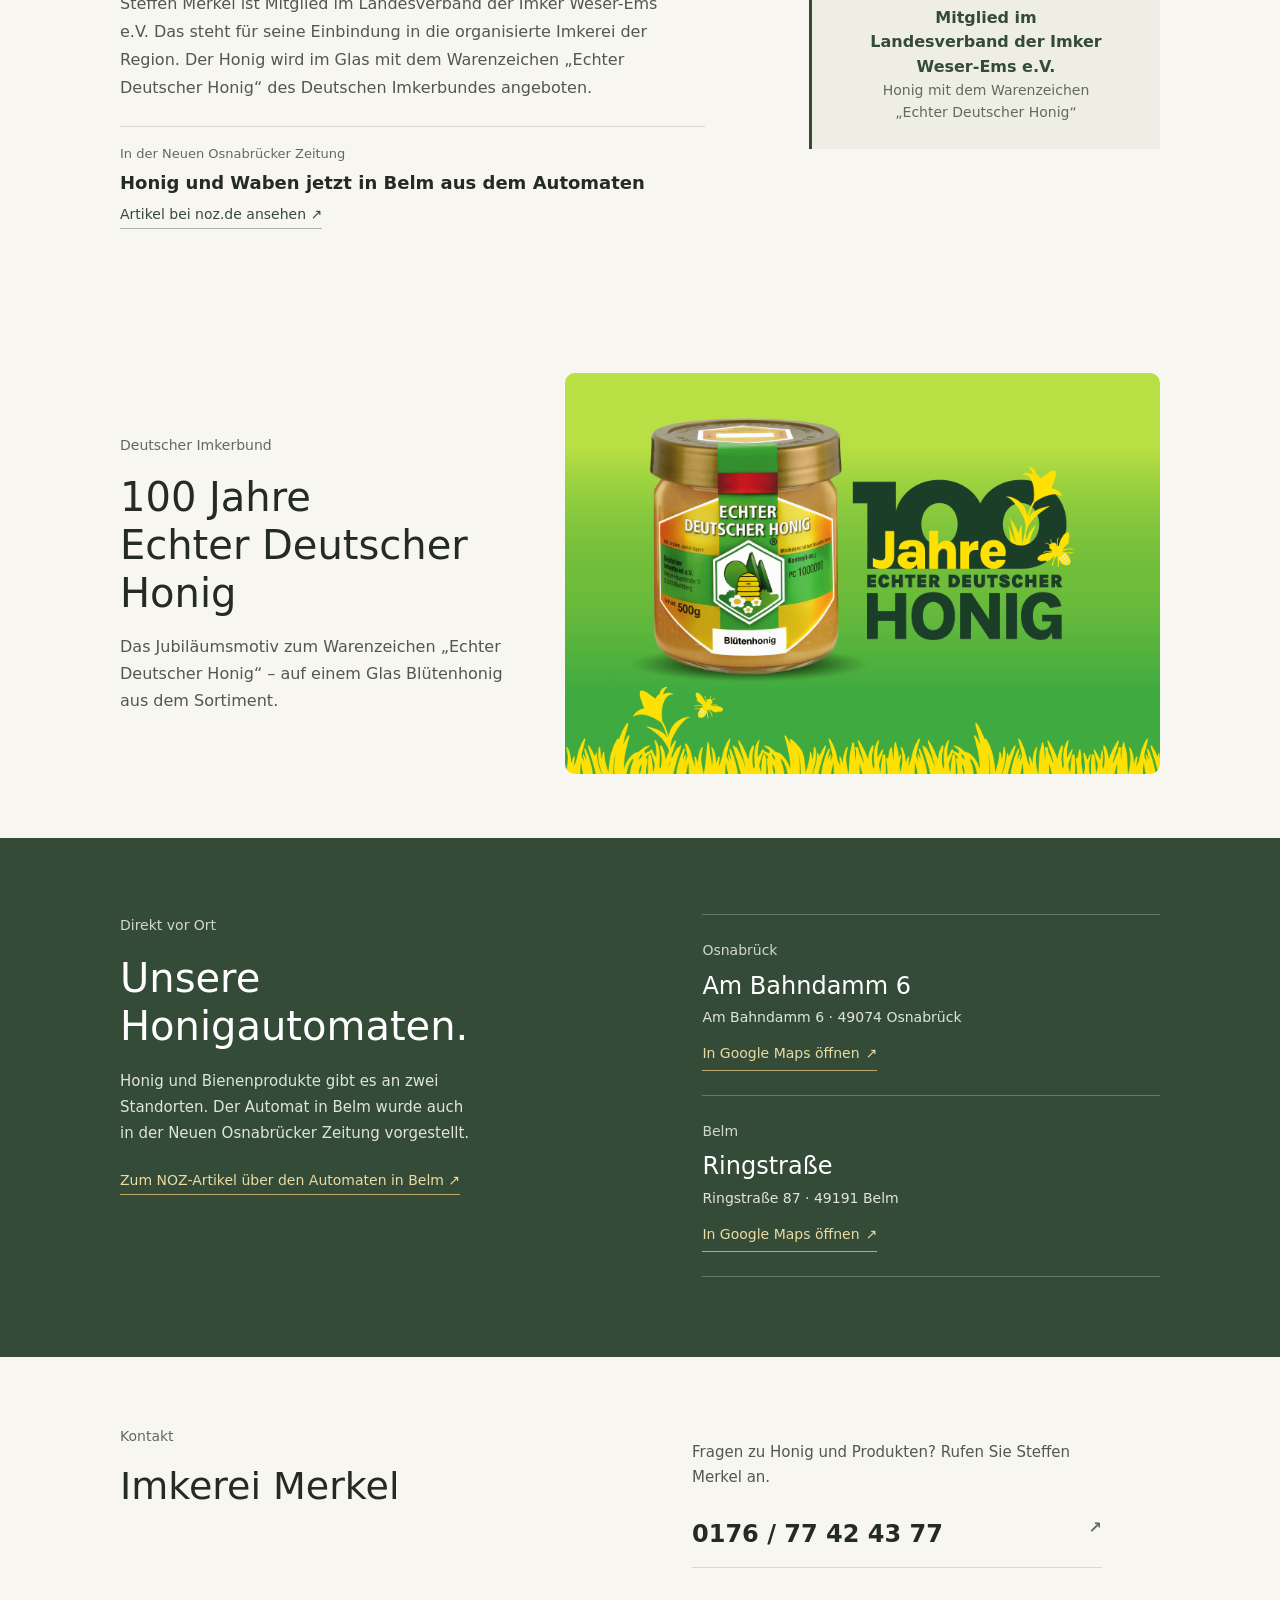
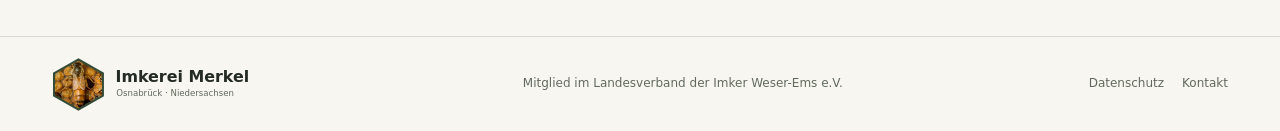
==== commit 462e8a19: "Impressum aus unveröffentlichter Vorschau entfernen" ====
--- a/index.html
+++ b/index.html
@@ -73,7 +73,7 @@
 
     <section class="contact section-pad" id="kontakt"><div><p class="eyebrow">Kontakt</p><h2>Imkerei Merkel</h2></div><div><p>Fragen zu Honig und Produkten? Rufen Sie Steffen Merkel an.</p><a class="contact-phone" href="tel:+4917677424377">0176 / 77 42 43 77 <span>↗</span></a></div></section>
   </main>
-  <footer><a class="brand footer-brand" href="#start" aria-label="Imkerei Merkel – Startseite"><img class="brand-logo" src="assets/imkerei-merkel-logo.svg" alt=""></a><span>Mitglied im Landesverband der Imker Weser-Ems e.V.</span><nav class="legal-links" aria-label="Rechtliche Informationen"><a href="impressum.html">Impressum</a><a href="datenschutz.html">Datenschutz</a><a href="#kontakt">Kontakt</a></nav></footer>
+  <footer><a class="brand footer-brand" href="#start" aria-label="Imkerei Merkel – Startseite"><img class="brand-logo" src="assets/imkerei-merkel-logo.svg" alt=""></a><span>Mitglied im Landesverband der Imker Weser-Ems e.V.</span><nav class="legal-links" aria-label="Rechtliche Informationen"><a href="datenschutz.html">Datenschutz</a><a href="#kontakt">Kontakt</a></nav></footer>
   <script src="script.js"></script>
 </body>
 </html>
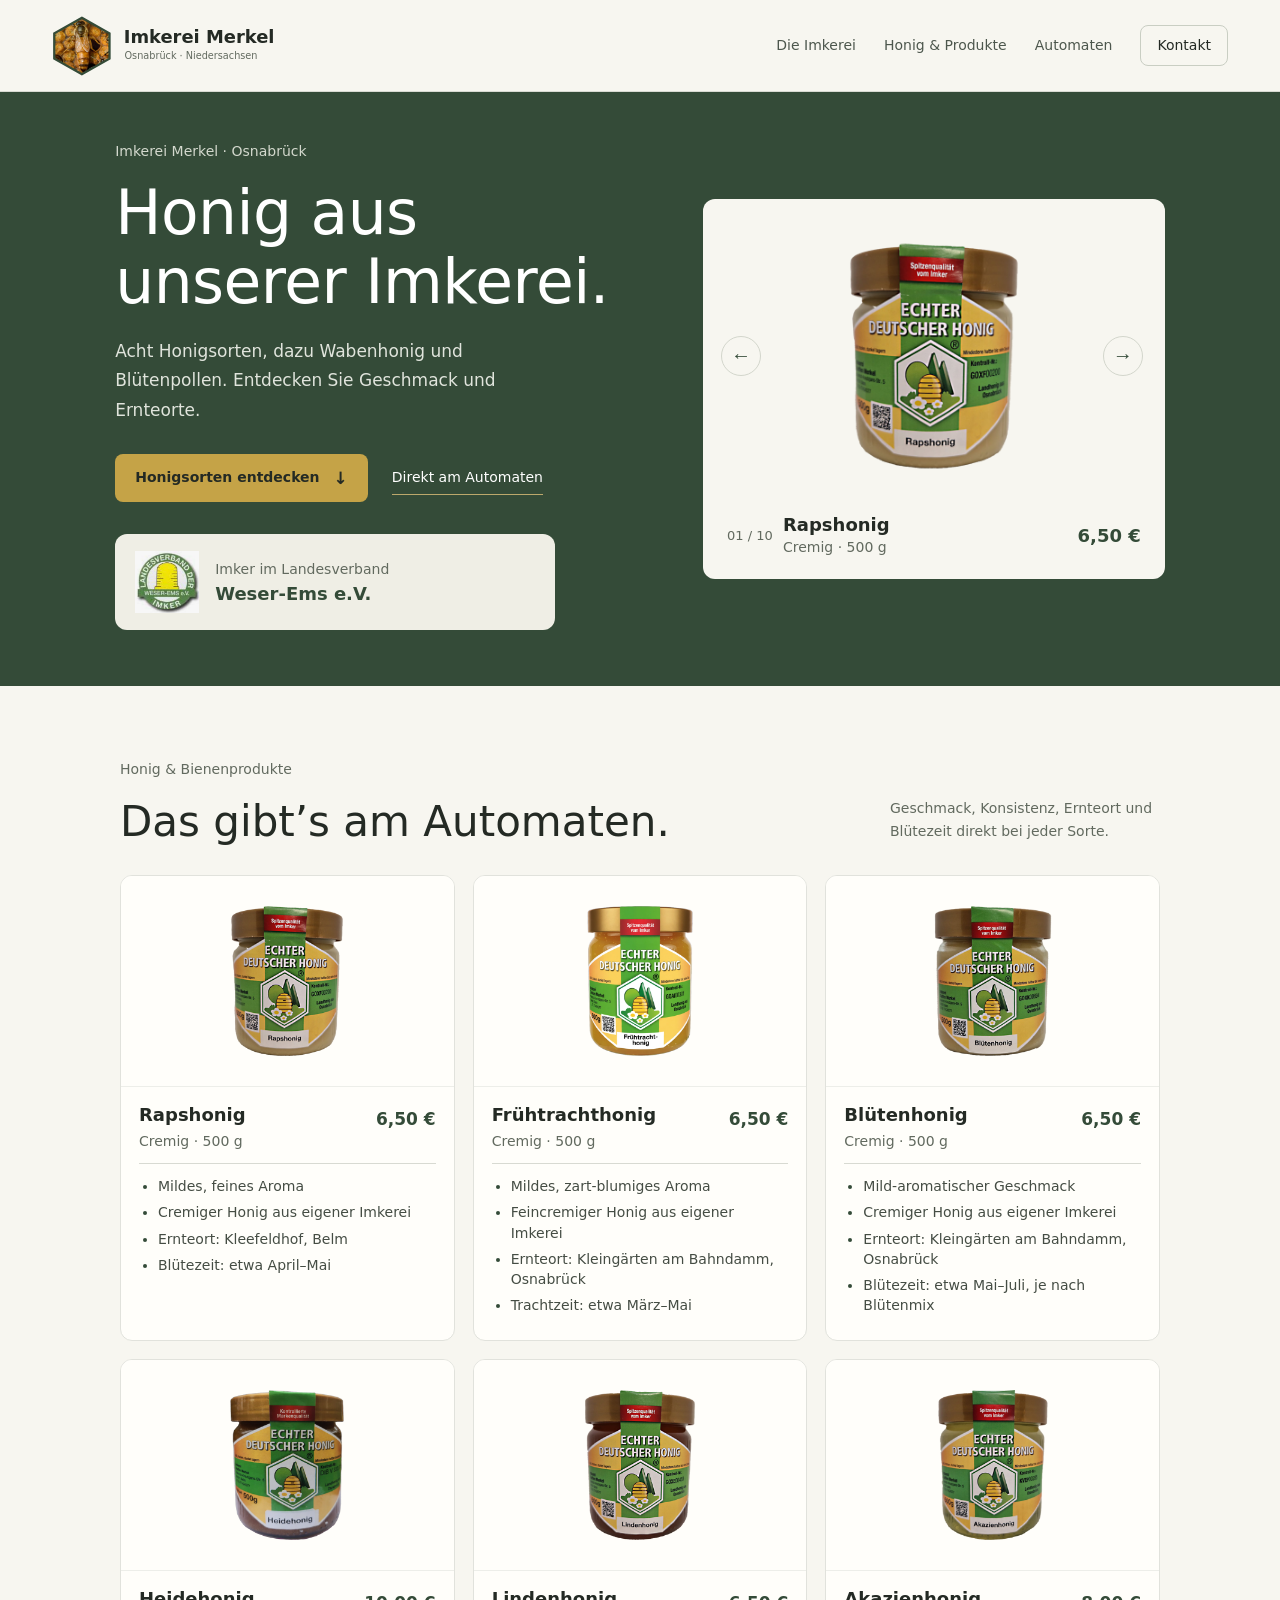
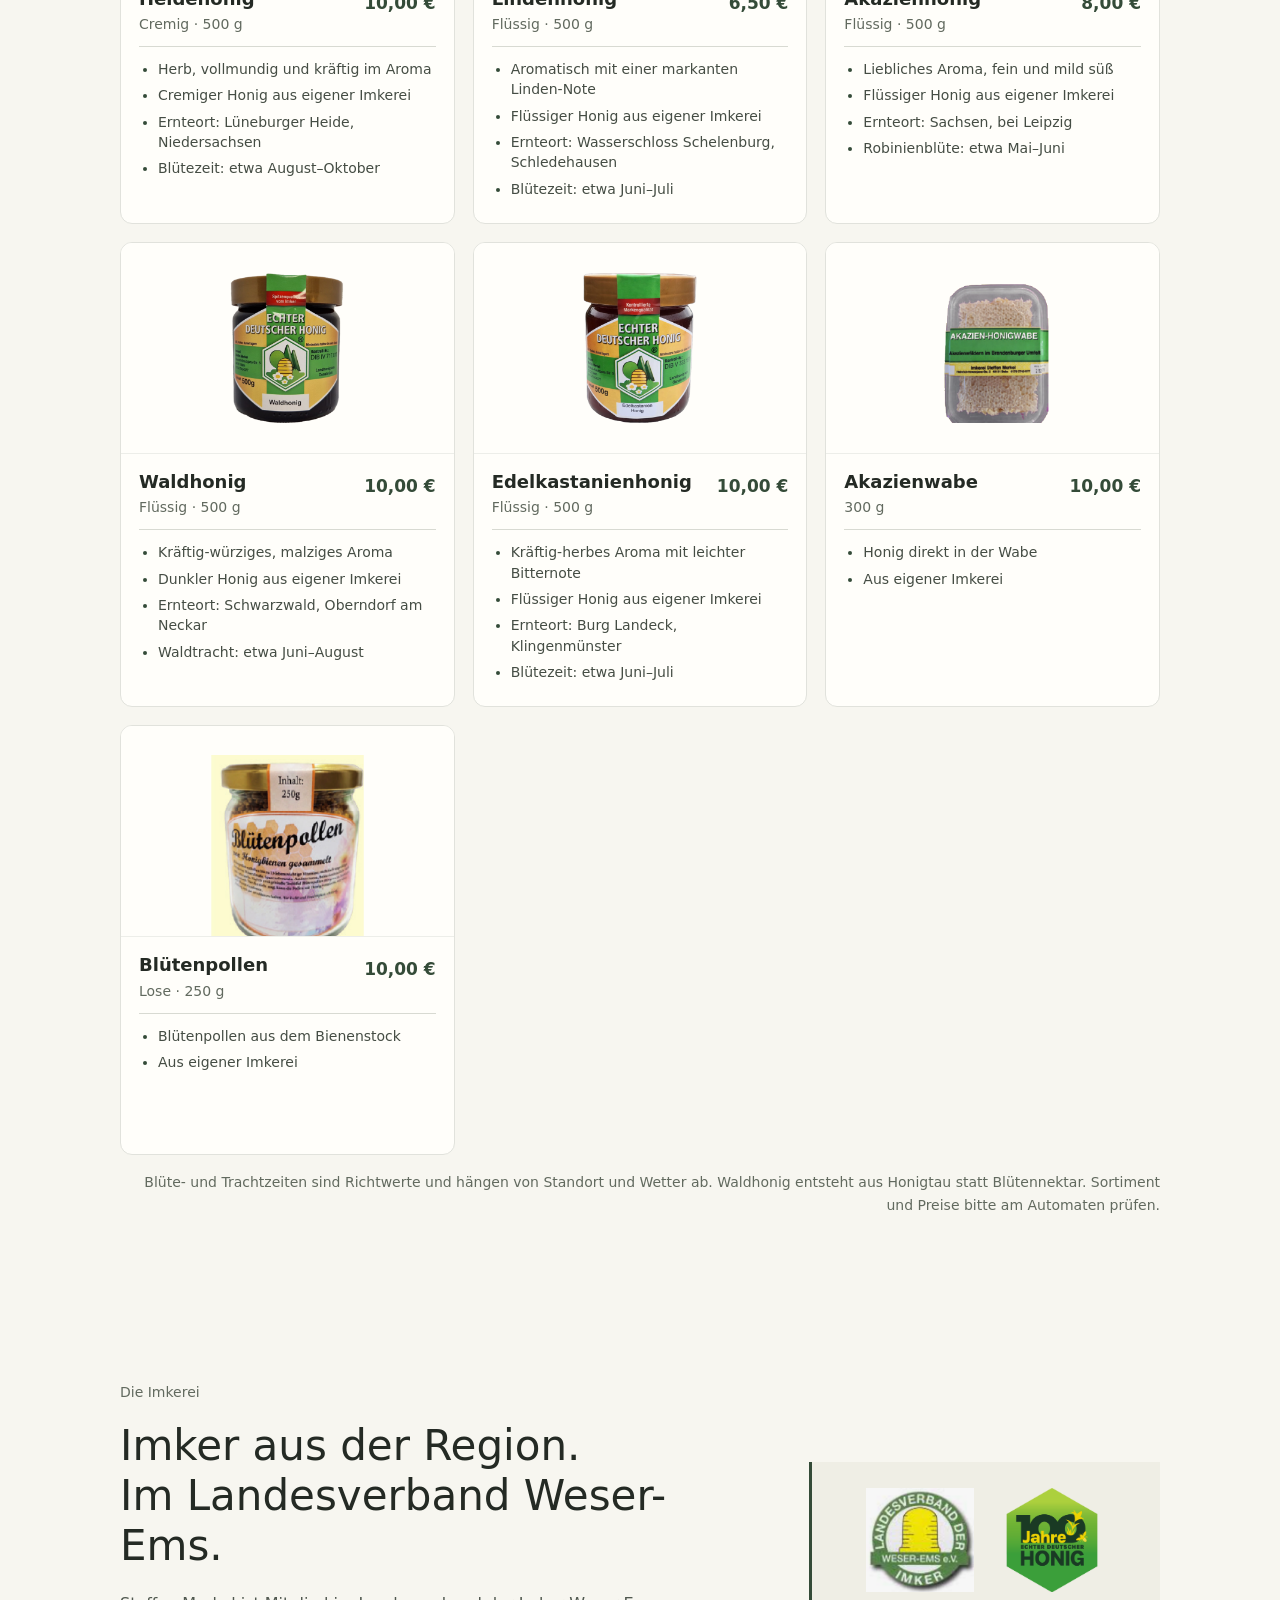
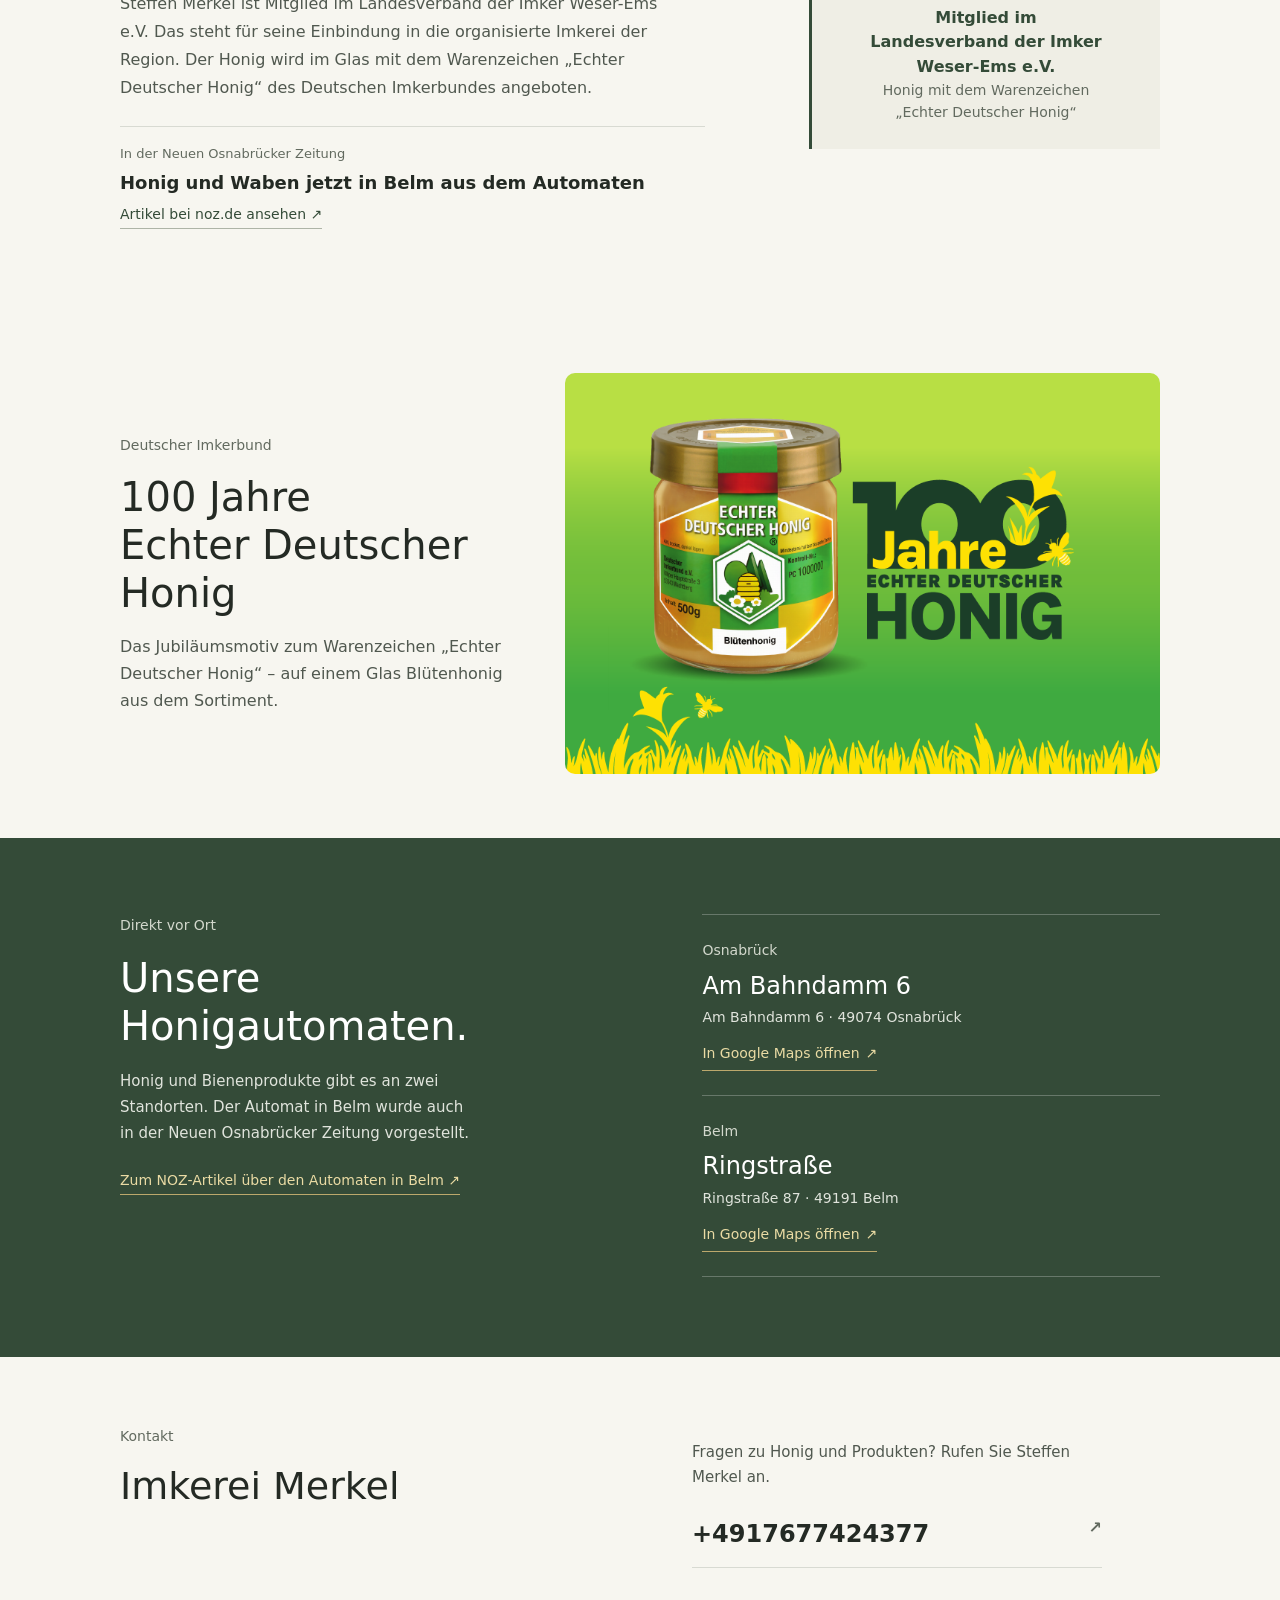
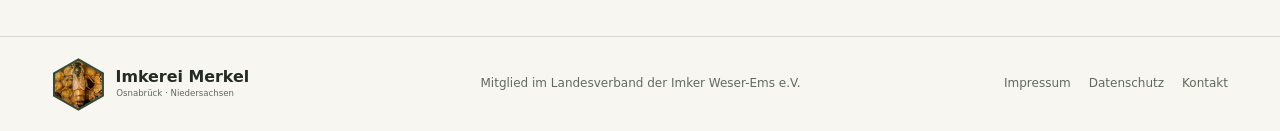
==== commit d7207502: "Website-Kontaktdaten und Sortiment aktualisieren" ====
--- a/index.html
+++ b/index.html
@@ -22,7 +22,7 @@
       <div class="hero-copy">
         <p class="eyebrow">Imkerei Merkel · Osnabrück</p>
         <h1>Honig aus<br>unserer Imkerei.</h1>
-        <p class="hero-intro">Acht Sorten, von Osnabrück bis in die Pfalz. Entdecken Sie die Ernteorte und den Geschmack unserer Honige.</p>
+        <p class="hero-intro">Acht Honigsorten, dazu Wabenhonig und Blütenpollen. Entdecken Sie Geschmack und Ernteorte.</p>
         <div class="hero-actions"><a class="button button-dark" href="#honig">Honigsorten entdecken <span>↓</span></a><a class="text-link" href="#automaten">Direkt am Automaten</a></div>
         <div class="membership"><img src="assets/image.png" alt="Logo des Landesverbands der Imker Weser-Ems e.V."><div><span>Imker im Landesverband</span><strong>Weser-Ems e.V.</strong></div></div>
       </div>
@@ -32,7 +32,7 @@
           <img data-hero-honey-image src="assets/products/Raps.png" alt="Rapshonig im Glas">
           <button class="hero-carousel-arrow" type="button" data-hero-next aria-label="Nächste Honigsorte">→</button>
         </div>
-        <div class="hero-carousel-caption" aria-live="polite"><span data-hero-honey-count>01 / 08</span><strong data-hero-honey-name>Rapshonig</strong><span data-hero-honey-meta>Cremig · 500 g</span><b data-hero-honey-price>6,50 €</b></div>
+        <div class="hero-carousel-caption" aria-live="polite"><span data-hero-honey-count>01 / 10</span><strong data-hero-honey-name>Rapshonig</strong><span data-hero-honey-meta>Cremig · 500 g</span><b data-hero-honey-price>6,50 €</b></div>
       </div>
     </section>
 
@@ -71,9 +71,9 @@
       </div>
     </section>
 
-    <section class="contact section-pad" id="kontakt"><div><p class="eyebrow">Kontakt</p><h2>Imkerei Merkel</h2></div><div><p>Fragen zu Honig und Produkten? Rufen Sie Steffen Merkel an.</p><a class="contact-phone" href="tel:+4917677424377">0176 / 77 42 43 77 <span>↗</span></a></div></section>
+    <section class="contact section-pad" id="kontakt"><div><p class="eyebrow">Kontakt</p><h2>Imkerei Merkel</h2></div><div><p>Fragen zu Honig und Produkten? Rufen Sie Steffen Merkel an.</p><a class="contact-phone" href="tel:+4917677424377">+4917677424377 <span>↗</span></a></div></section>
   </main>
-  <footer><a class="brand footer-brand" href="#start" aria-label="Imkerei Merkel – Startseite"><img class="brand-logo" src="assets/imkerei-merkel-logo.svg" alt=""></a><span>Mitglied im Landesverband der Imker Weser-Ems e.V.</span><nav class="legal-links" aria-label="Rechtliche Informationen"><a href="datenschutz.html">Datenschutz</a><a href="#kontakt">Kontakt</a></nav></footer>
+  <footer><a class="brand footer-brand" href="#start" aria-label="Imkerei Merkel – Startseite"><img class="brand-logo" src="assets/imkerei-merkel-logo.svg" alt=""></a><span>Mitglied im Landesverband der Imker Weser-Ems e.V.</span><nav class="legal-links" aria-label="Rechtliche Informationen"><a href="impressum.html">Impressum</a><a href="datenschutz.html">Datenschutz</a><a href="#kontakt">Kontakt</a></nav></footer>
   <script src="script.js"></script>
 </body>
 </html>
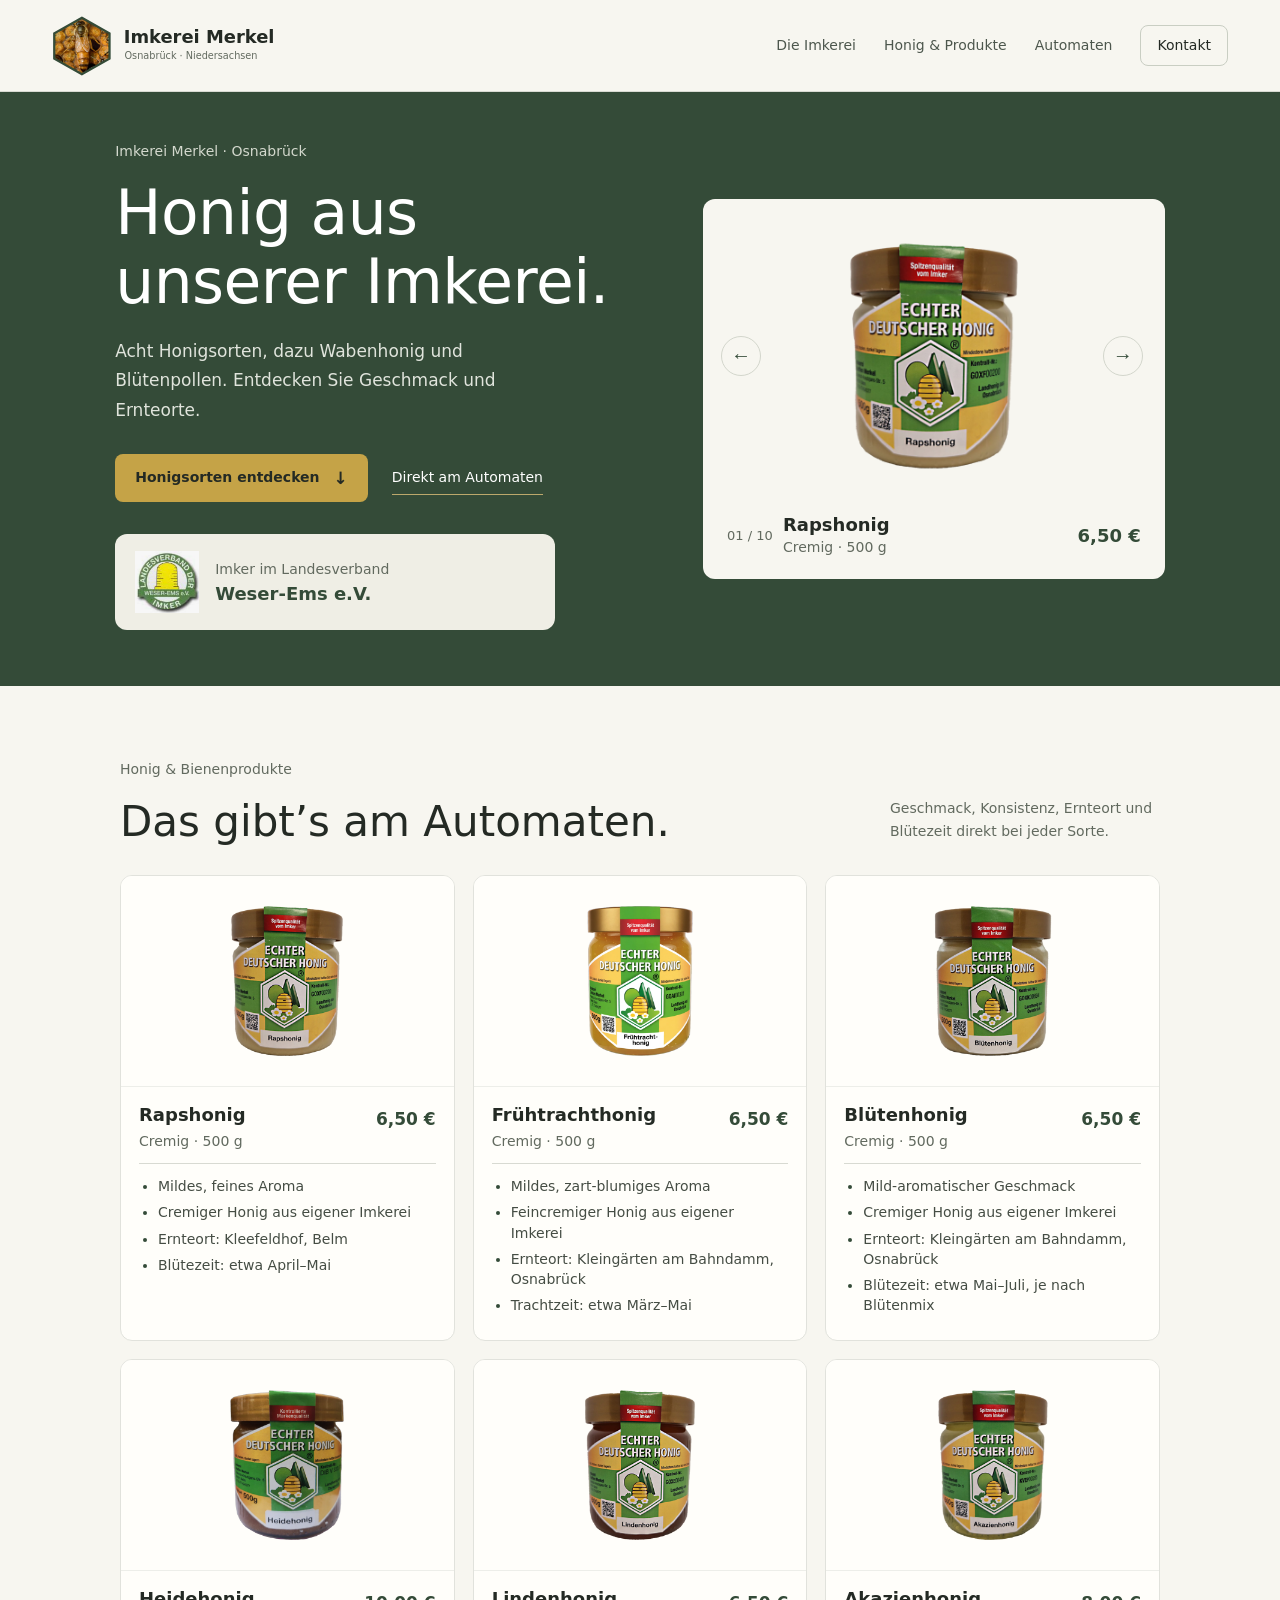
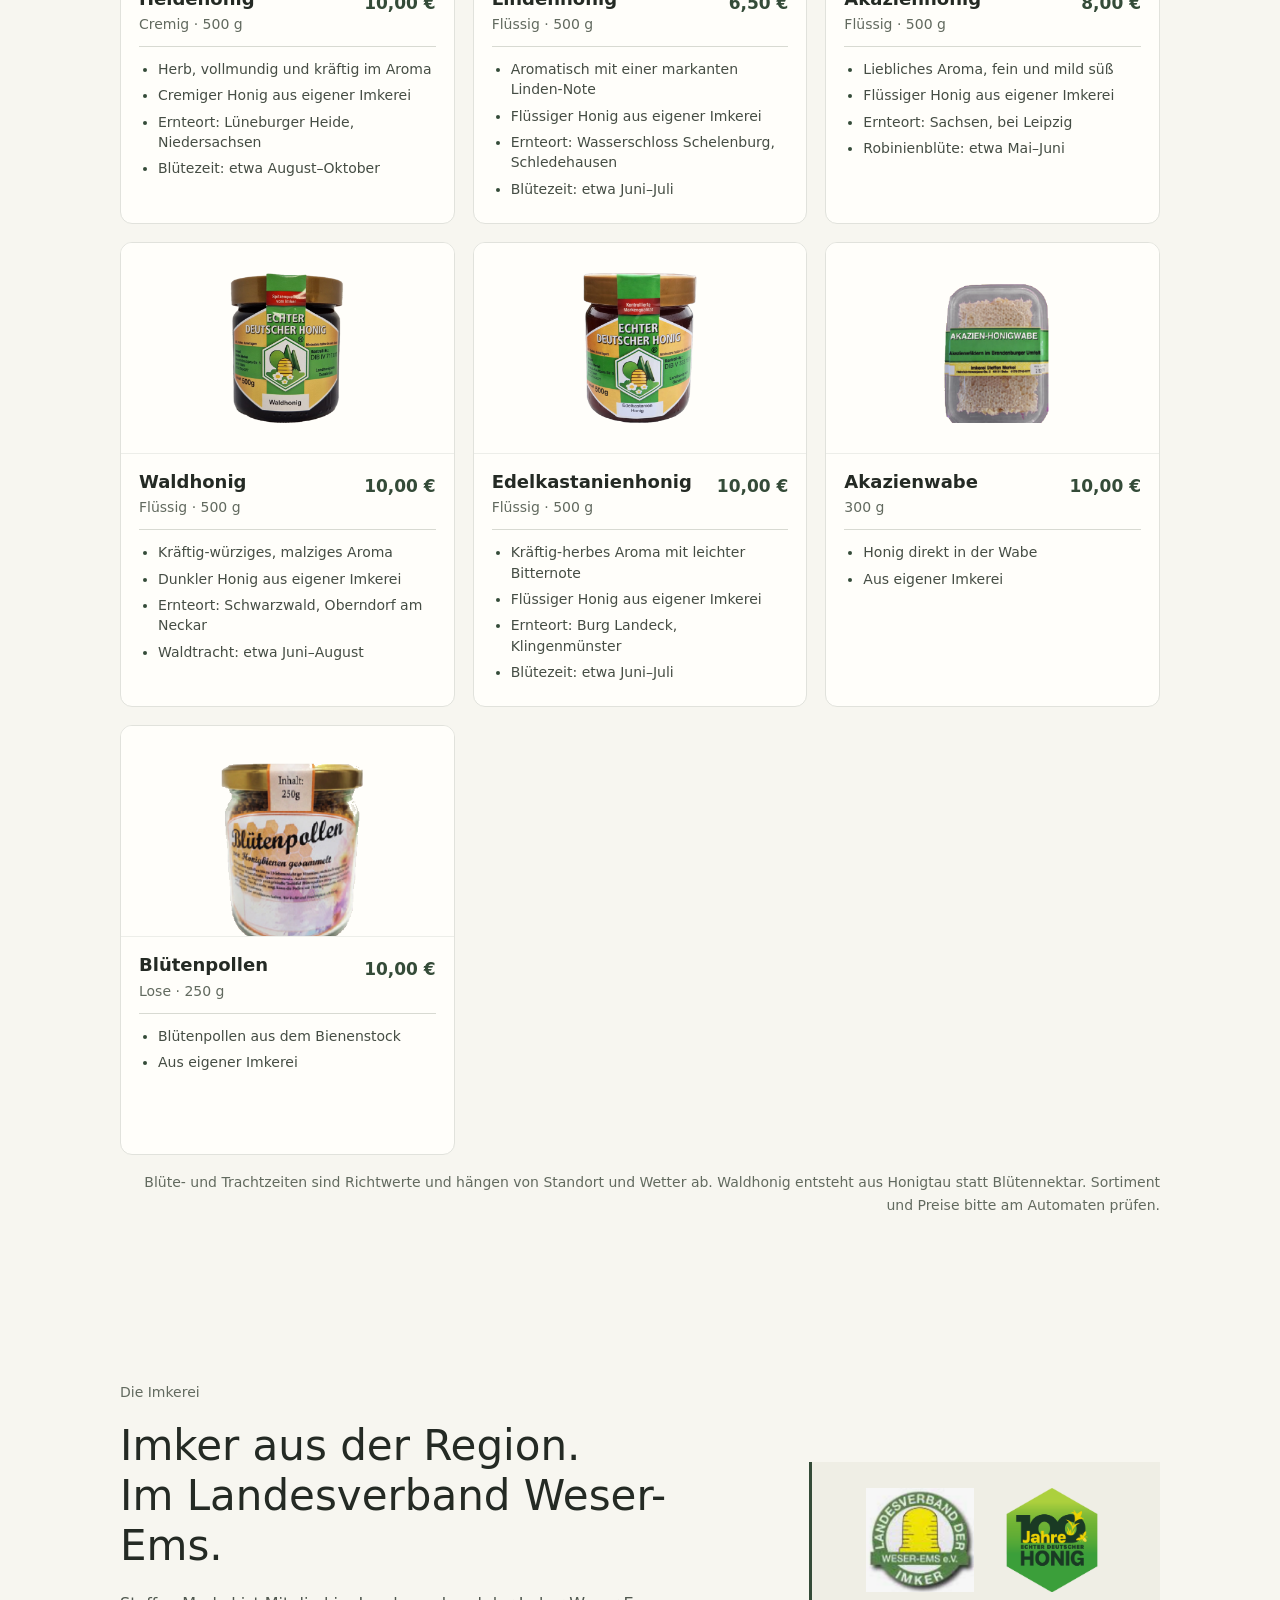
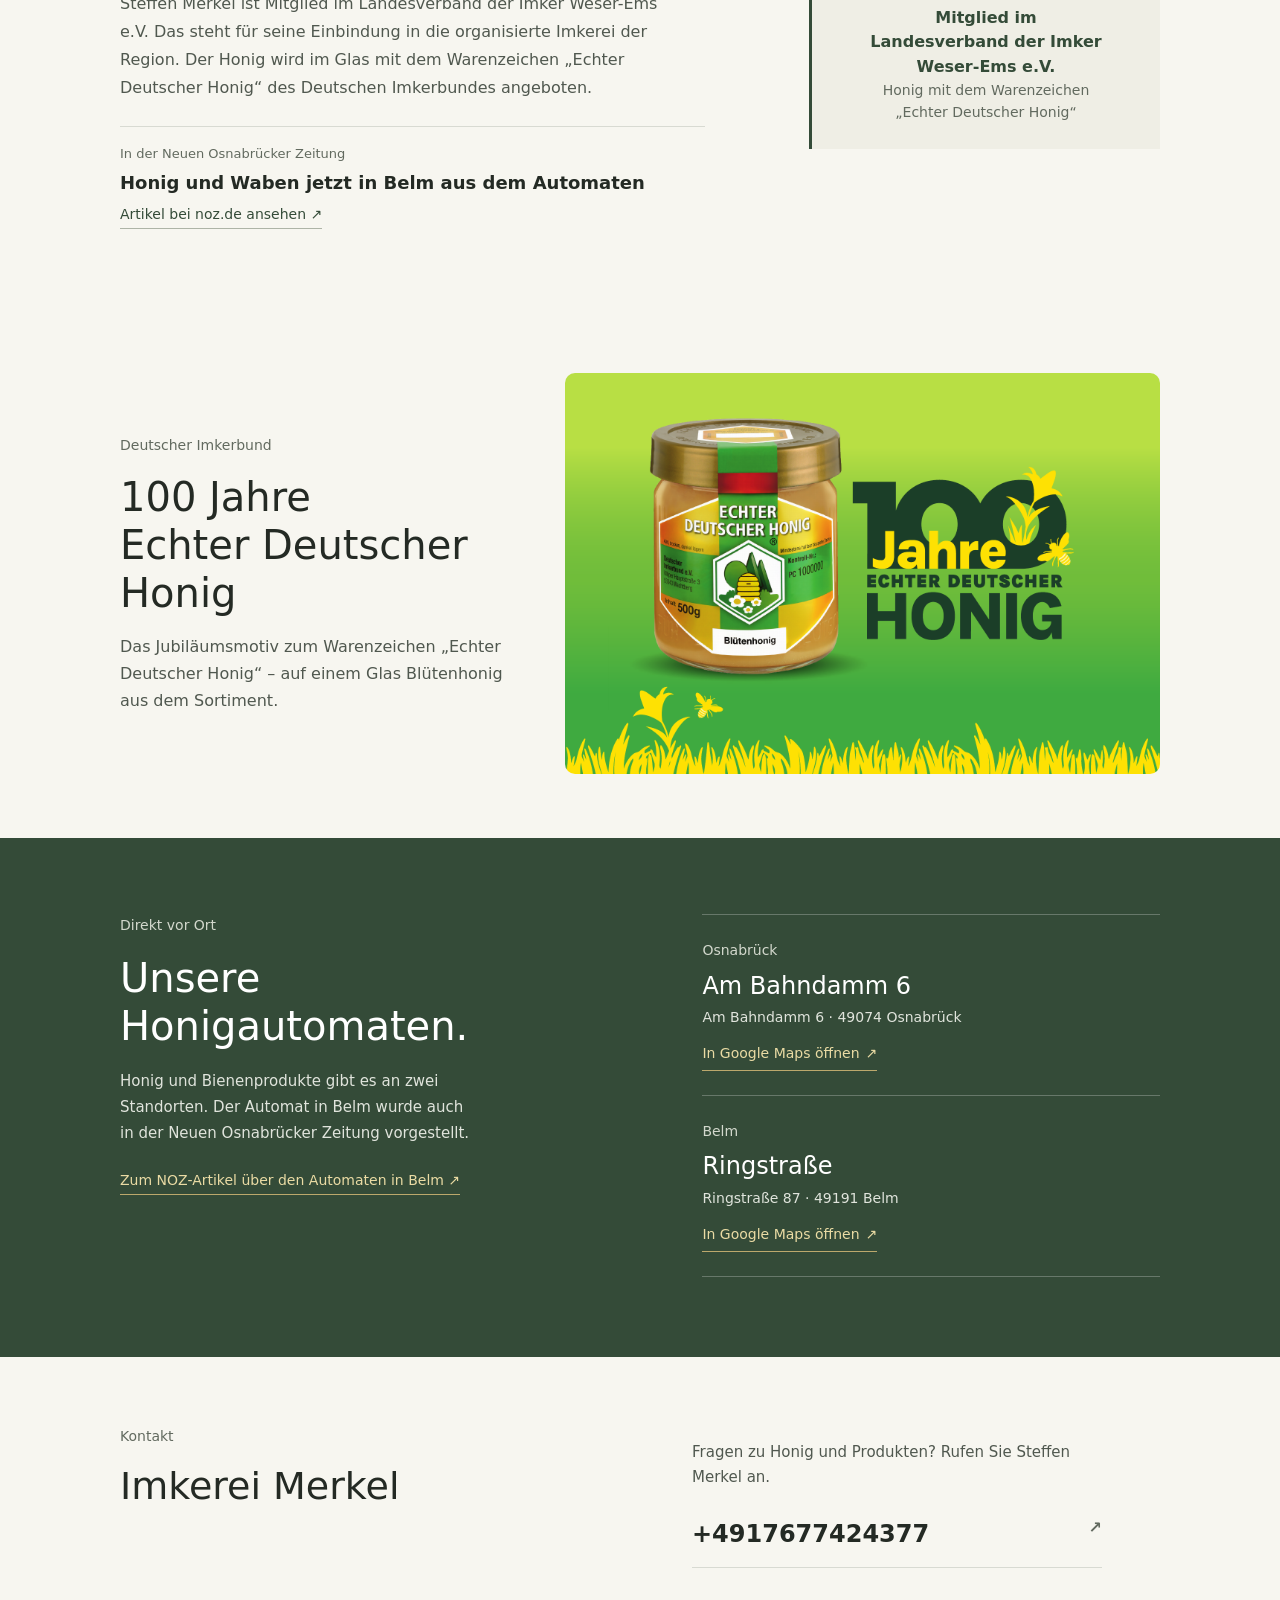
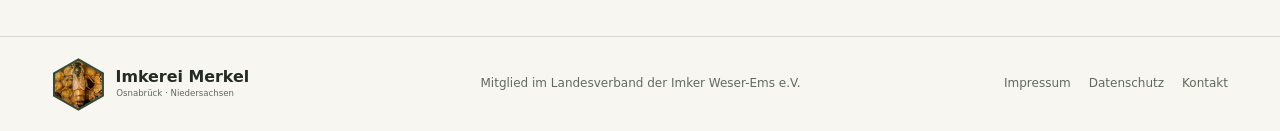
==== commit 5427934a: "Add Google Search Console verification tag" ====
--- a/index.html
+++ b/index.html
@@ -5,6 +5,7 @@
   <meta name="viewport" content="width=device-width, initial-scale=1">
   <meta name="theme-color" content="#f7f6f0">
   <meta name="description" content="Honig aus der Imkerei Merkel in Osnabrück. Mitglied im Landesverband der Imker Weser-Ems e.V. Honigautomaten in Osnabrück und Belm.">
+  <meta name="google-site-verification" content="B_D8e3ARNOJuxF84C4HhXdMgn0dXKwvCENdmDPsMzAQ">
   <title>Imkerei Merkel – Honig aus Osnabrück</title>
   <link rel="stylesheet" href="styles.css">
 </head>
